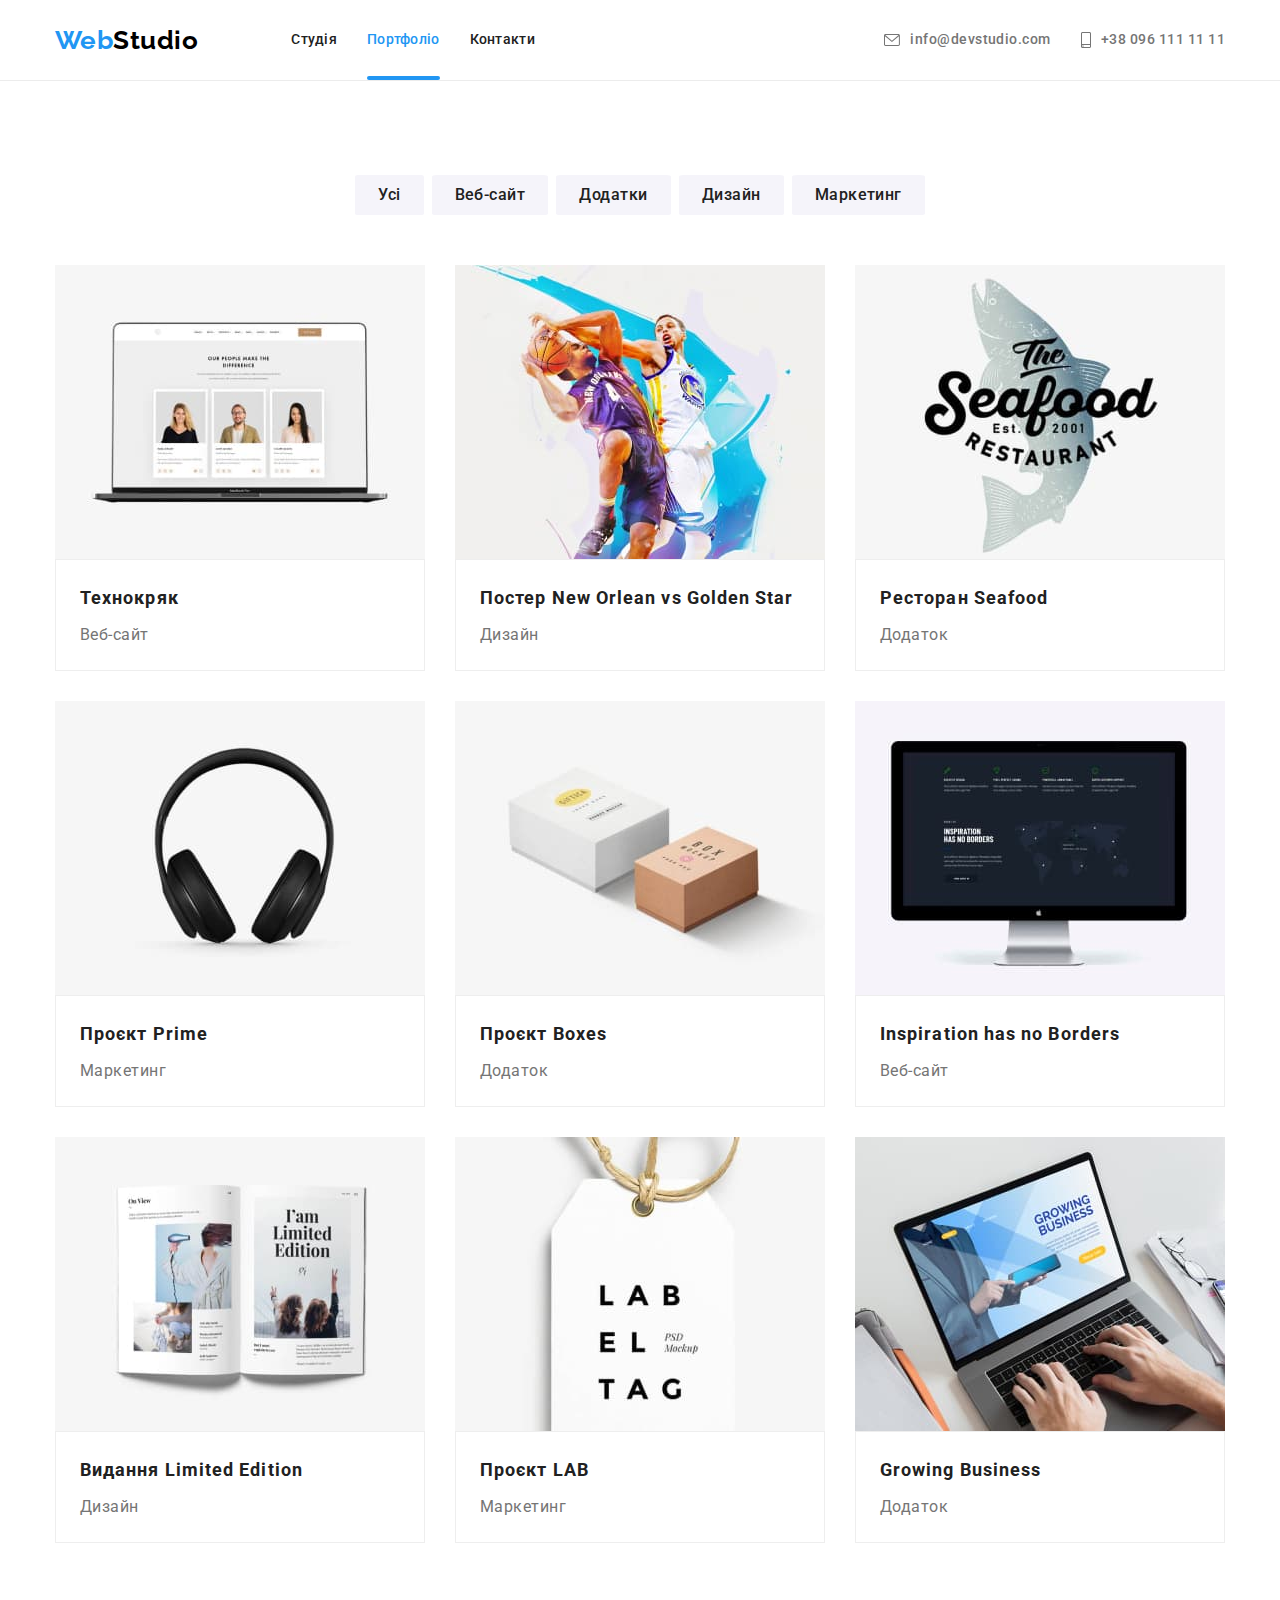
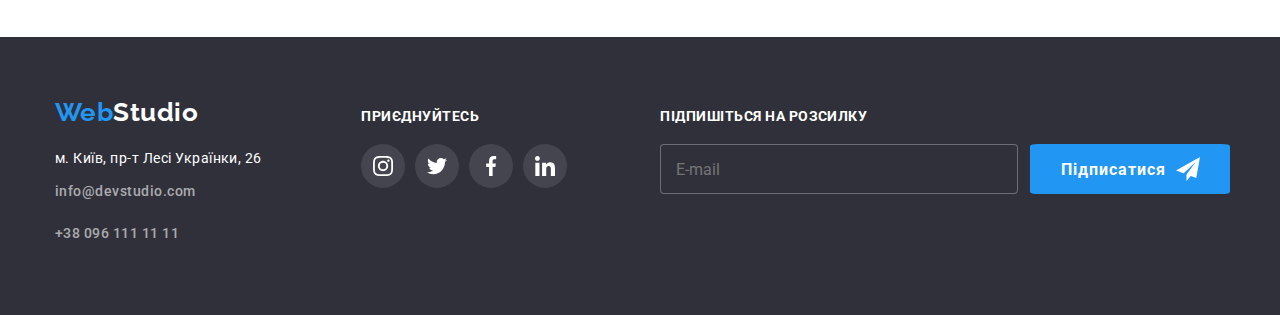
==== portfolio.html @ f46c578a "копіює 6 репозиторій" ====
<!DOCTYPE html>
<html lang="en">
  <head>
    <meta charset="UTF-8" />
    <meta http-equiv="X-UA-Compatible" content="IE=edge" />
    <meta name="viewport" content="width=device-width, initial-scale=1.0" />
    <title>Document</title>
    <link rel="preconnect" href="https://fonts.googleapis.com" />
    <link rel="preconnect" href="https://fonts.gstatic.com" crossorigin />
    <link
      href="https://fonts.googleapis.com/css2?family=Raleway:wght@700&family=Roboto:wght@400;500;700;900&display=swap"
      rel="stylesheet"
    />

    <link
      rel="stylesheet"
      href="https://cdnjs.cloudflare.com/ajax/libs/modern-normalize/1.1.0/modern-normalize.min.css"
    />
    <link rel="stylesheet" href="./css/styles.css" />
  </head>
  <body class="body">
    <header>
      <div class="header-body container">
        <nav class="nav">
          <a class="logo" href="/"
            >Web<span class="logo studio">Studio</span></a
          >
          <ul class="header list">
            <li class="last-margin">
              <a class="heder-nav" href="./index.html">Студія</a>
            </li>
            <li class="test last-margin">
              <a class="heder-nav current" href="./portfolio.html">Портфоліо</a>
            </li>
            <li class="last-margin">
              <a class="heder-nav" href="">Контакти</a>
            </li>
          </ul>
        </nav>
        <ul class="contacts list">
          <li class="last-margin">
            <a class="contacts-info" href="mailto:info@devstudio.com">
              <svg class="envelope" width="16" height="12">
                <use href="./images/symbol-defs.svg#icon-envelope"></use>
              </svg>
              info@devstudio.com</a
            >
          </li>
          <li class="last-margin">
            <a class="contacts-info" href="tel:+380961111111"
              ><svg class="envelope" width="10" height="16">
                <use href="./images/symbol-defs.svg#icon-smartphone"></use>
              </svg>
              +38 096 111 11 11</a
            >
          </li>
        </ul>
      </div>
    </header>
    <main>
      <section class="section">
        <div class="container">
          <h1 style="display: none">Галерея наших робіт</h1>
          <ul class="filters list">
            <li class="button-meny">
              <button class="button-portfolio" type="button">Усі</button>
            </li>
            <li class="button-meny">
              <button class="button-portfolio" type="button">Веб-сайт</button>
            </li>
            <li class="button-meny">
              <button class="button-portfolio" type="button">Додатки</button>
            </li>
            <li class="button-meny">
              <button class="button-portfolio" type="button">Дизайн</button>
            </li>
            <li class="button-meny">
              <button class="button-portfolio" type="button">Маркетинг</button>
            </li>
          </ul>

          <ul class="gallery-meny list">
            <li class="gallery">
              <a class="card">
                <div class="tumb">
                  <img
                    class="foto"
                    src="./images/portfolio1.jpg"
                    alt="Веб-сайт Технокряк"
                    width="370"
                  />
                  <p class="text-overlay">
                    Ресурс пропонує комплексні пропозиції з різним рівнем
                    функціоналу та сервісів. Все це дозволить відвідувачу
                    отримати вичерпні відомості про компанію чи приватну особу.
                  </p>
                </div>

                <div class="group">
                  <h2 class="portfolio">Технокряк</h2>
                  <p class="portfolio-examples">Веб-сайт</p>
                </div>
              </a>
            </li>
            <li class="gallery">
              <a class="card">
                <div class="tumb">
                  <img
                    class="foto"
                    src="./images/portfolio2.jpg"
                    alt="Наш постер для баскетбольної гри"
                    width="370"
                  />
                  <p class="text-overlay">
                    Ресурс пропонує комплексні пропозиції з різним рівнем
                    функціоналу та сервісів. Все це дозволить відвідувачу
                    отримати вичерпні відомості про компанію чи приватну особу.
                  </p>
                </div>
                <div class="group">
                  <h2 class="portfolio">Постер New Orlean vs Golden Star</h2>
                  <p class="portfolio-examples">Дизайн</p>
                </div>
              </a>
            </li>
            <li class="gallery">
              <a class="card">
                <div class="tumb">
                  <img
                    class="foto"
                    src="./images/portfolio3.jpg"
                    alt="Наш Додаток для ресторану"
                    width="370"
                  />
                  <p class="text-overlay">
                    Ресурс пропонує комплексні пропозиції з різним рівнем
                    функціоналу та сервісів. Все це дозволить відвідувачу
                    отримати вичерпні відомості про компанію чи приватну особу.
                  </p>
                </div>
                <div class="group">
                  <h2 class="portfolio">Ресторан Seafood</h2>
                  <p class="portfolio-examples">Додаток</p>
                </div>
              </a>
            </li>
            <li class="gallery">
              <a class="card">
                <div class="tumb">
                  <img
                    class="foto"
                    src="./images/portfolio7.jpg"
                    alt="Навушники"
                    width="370"
                  />
                  <p class="text-overlay">
                    Ресурс пропонує комплексні пропозиції з різним рівнем
                    функціоналу та сервісів. Все це дозволить відвідувачу
                    отримати вичерпні відомості про компанію чи приватну особу.
                  </p>
                </div>
                <div class="group">
                  <h2 class="portfolio">Проєкт Prime</h2>
                  <p class="portfolio-examples">Маркетинг</p>
                </div>
              </a>
            </li>
            <li class="gallery">
              <a class="card">
                <div class="tumb">
                  <img
                    class="foto"
                    src="./images/portfolio8.jpg"
                    alt="Коробки"
                    width="370"
                  />
                  <p class="text-overlay">
                    Ресурс пропонує комплексні пропозиції з різним рівнем
                    функціоналу та сервісів. Все це дозволить відвідувачу
                    отримати вичерпні відомості про компанію чи приватну особу.
                  </p>
                </div>
                <div class="group">
                  <h2 class="portfolio">Проєкт Boxes</h2>
                  <p class="portfolio-examples">Додаток</p>
                </div>
              </a>
            </li>
            <li class="gallery">
              <a class="card">
                <div class="tumb">
                  <img
                    class="foto"
                    src="./images/portfolio9.jpg"
                    alt="Наші Веб-сайти на екрані комп'ютера"
                    width="370"
                  />
                  <p class="text-overlay">
                    Ресурс пропонує комплексні пропозиції з різним рівнем
                    функціоналу та сервісів. Все це дозволить відвідувачу
                    отримати вичерпні відомості про компанію чи приватну особу.
                  </p>
                </div>
                <div class="group">
                  <h2 class="portfolio">Inspiration has no Borders</h2>
                  <p class="portfolio-examples">Веб-сайт</p>
                </div>
              </a>
            </li>
            <li class="gallery">
              <a class="card">
                <div class="tumb">
                  <img
                    class="foto"
                    src="./images/portfolio4.jpg"
                    alt="Книга"
                    width="370"
                  />
                  <p class="text-overlay">
                    Ресурс пропонує комплексні пропозиції з різним рівнем
                    функціоналу та сервісів. Все це дозволить відвідувачу
                    отримати вичерпні відомості про компанію чи приватну особу.
                  </p>
                </div>
                <div class="group">
                  <h2 class="portfolio">Видання Limited Edition</h2>
                  <p class="portfolio-examples">Дизайн</p>
                </div>
              </a>
            </li>
            <li class="gallery">
              <a class="card">
                <div class="tumb">
                  <img
                    class="foto"
                    src="./images/portfolio5.jpg"
                    alt="Значок лейбл"
                    width="370"
                  />
                  <p class="text-overlay">
                    Ресурс пропонує комплексні пропозиції з різним рівнем
                    функціоналу та сервісів. Все це дозволить відвідувачу
                    отримати вичерпні відомості про компанію чи приватну особу.
                  </p>
                </div>
                <div class="group">
                  <h2 class="portfolio">Проєкт LAB</h2>
                  <p class="portfolio-examples">Маркетинг</p>
                </div>
              </a>
            </li>
            <li class="gallery">
              <a class="card">
                <div class="tumb">
                  <img
                    class="foto"
                    src="./images/portfolio6.jpg"
                    alt="Наші додаток зображений на екрані комп'ютера"
                    width="370"
                  />
                  <p class="text-overlay">
                    Ресурс пропонує комплексні пропозиції з різним рівнем
                    функціоналу та сервісів. Все це дозволить відвідувачу
                    отримати вичерпні відомості про компанію чи приватну особу.
                  </p>
                </div>
                <div class="group">
                  <h2 class="portfolio">Growing Business</h2>
                  <p class="portfolio-examples">Додаток</p>
                </div>
              </a>
            </li>
          </ul>
        </div>
      </section>
    </main>
    <footer class="footer">
      <div class="footer-nav container">
        <div class="left-footer">
          <div class="logo-footer">
            <a class="logo" href="/"
              >Web<span class="logo wite">Studio</span></a
            >
          </div>

          <address>
            <p class="adres">м. Київ, пр-т Лесі Українки, 26</p>
            <ul class="list">
              <li class="margin">
                <a class="contacts-info footer" href="mailto:info@devstudio.com"
                  >info@devstudio.com</a
                >
              </li>
              <li>
                <a class="contacts-info footer" href="tel:+380961111111"
                  >+38 096 111 11 11</a
                >
              </li>
            </ul>
          </address>
        </div>

        <div class="center-footer">
          <h2 class="welcome">ПРИЄДНУЙТЕСЬ</h2>
          <ul class="icon-list list">
            <li class="footer-icon">
              <a href="#icon-instagram" class="icon icon-footer"
                ><svg class="social" width="20" height="20">
                  <use
                    href="./images/symbol-defs.svg#icon-instagram"
                  ></use></svg
              ></a>
            </li>
            <li class="footer-icon">
              <a href="#icon-twitter" class="icon icon-footer"
                ><svg class="social" width="20" height="20">
                  <use href="./images/symbol-defs.svg#icon-twitter"></use></svg
              ></a>
            </li>
            <li class="footer-icon">
              <a href="#icon-facebook" class="icon icon-footer"
                ><svg class="social" width="20" height="20">
                  <use href="./images/symbol-defs.svg#icon-facebook"></use></svg
              ></a>
            </li>
            <li class="footer-icon">
              <a href="#icon-linkedin" class="icon icon-footer"
                ><svg class="social" width="20" height="20">
                  <use href="./images/symbol-defs.svg#icon-linkedin"></use></svg
              ></a>
            </li>
          </ul>
        </div>

        <div class="right-footer">
          <h2 class="welcome">ПІДПИШІТЬСЯ НА РОЗСИЛКУ</h2>
          <form action="" class="email-footer">
            <label>
              <input
                class="email-footer-input"
                type="email-footer"
                name="email-footer"
                id="email-footer"
                placeholder="E-mail"
            /></label>
            <button class="button" type="submit">
              Підписатися<svg class="icon-send" width="24" height="24">
                <use href="./images/symbol-defs.svg#icon-icon-send"></use>
              </svg>
            </button>
          </form>
        </div>
      </div>
    </footer>
  </body>
</html>
---- css/styles.css ----
:root {
  --primary-text-color: #000000;
  --title-text-color: #757575;
  --accent-color: #2196f3;
  --heading-color: #2f303a;
  --featurs-title-color: #212121;
  --foter-adres-color: rgba(255, 255, 255, 0.6);
  --body-background-color: #ffffff;
  --heading-background-color: #f5f4fa;
  --featurs-bacgraund-color: #f5f5f5;
  --button-focus-color: #188ce8;
  --border-solid-color: #eeeeee;
  --sociala-medier-color: #afb1b8;
}

html {
  box-sizing: border-box;
}

* *::before,
*::after {
  box-sizing: inherit;
}

h1,
h2,
h3,
p,
ul {
  margin: 0;
  padding: 0;
}

.body {
  background-color: var(--body-background-color);

  font-family: Roboto, sans-serif;
  letter-spacing: 0.03em;
  margin: 0 auto;
}

.list {
  list-style: none;
}

.container {
  margin-left: auto;
  margin-right: auto;

  width: 1200px;
  padding-left: 15px;
  padding-right: 15px;
}

.section {
  padding-top: 94px;
  padding-bottom: 94px;
}

header {
  border-bottom: 1px solid #ececec;
}

.header-body {
  display: flex;
  justify-content: space-between;
  align-items: center;
}

.nav {
  display: flex;
  justify-content: space-between;
  align-items: center;
}

.logo {
  color: var(--accent-color);
  font-family: Raleway, sans-serif;
  font-weight: 700;
  font-size: 26px;
  line-height: 1.19;
  text-decoration: none;

  display: inline-block;
  margin-right: 93px;
}
.logo.studio {
  color: var(--primary-text-color);
  font-family: Raleway, sans-serif;
  font-weight: 700;
  font-size: 26px;
  line-height: 1.19;
  margin-right: 0px;
}

.header {
  display: flex;
}
.heder-nav {
  color: var(--featurs-title-color);
  font-weight: 500;
  font-size: 14px;
  line-height: 1.14;
  letter-spacing: 0.02em;
  text-decoration: none;

  display: block;
  padding: 32px 0;
  transition: color 250ms cubic-bezier(0.4, 0, 0.2, 1);
}

.current {
  color: var(--accent-color);
}
.test {
  position: relative;
}

.current::after {
  position: absolute;
  content: "";
  display: flex;
  height: 4px;
  width: 100%;
  background: #2196f3;
  border-radius: 2px;
  margin-top: 28px;
}

.heder-nav:hover,
.heder-nav:focus {
  color: var(--accent-color);
}

.contacts {
  display: flex;
}

.contacts-info {
  color: var(--title-text-color);
  text-decoration: none;
  font-size: 14px;
  line-height: 1.71;
  font-weight: 500;

  display: inline-flex;
  align-items: center;
  transition: color 250ms cubic-bezier(0.4, 0, 0.2, 1);
}

.contacts-info:hover,
.contacts-info:focus {
  color: var(--accent-color);
}

.envelope {
  margin-right: 10px;
}

.last-margin:not(:last-child) {
  margin-right: 30px;
}

.hero {
  background-color: #c4c4c4;
  text-align: center;
  padding: 200px;

  max-width: 1600px;
  min-height: 600px;
  background-image: linear-gradient(
      rgba(47, 48, 58, 0.4),
      rgba(47, 48, 58, 0.4)
    ),
    url(../images/fon.jpg);

  margin-left: auto;
  margin-right: auto;
}
.herou-text {
  color: var(--body-background-color);
  font-weight: 900;
  font-size: 44px;
  line-height: 1.36;
  text-align: center;
  letter-spacing: 0.06em;
  text-transform: uppercase;

  margin-bottom: 30px;
}
.button {
  padding: 10px 32px;
  display: inline-block;
  border-radius: 4%;
  min-width: 216px;
  text-align: center;

  color: var(--body-background-color);
  background-color: var(--accent-color);

  font-family: inherit;
  font-weight: 700;
  font-size: 16px;
  line-height: 1.87;
  letter-spacing: 0.06em;

  cursor: pointer;
  border: 1px solid transparent;
  transition: transform 250ms cubic-bezier(0.4, 0, 0.2, 1);
}

.button:hover,
.button:focus {
  background-color: var(--button-focus-color);
}

.backdrop {
  position: fixed;
  top: 0px;
  left: 0px;
  width: 100%;
  height: 100%;
  background-color: rgba(0, 0, 0, 0.2);
  z-index: 1;

  transition: opacity 250ms cubic-bezier(0.4, 0, 0.2, 1),
    visibility 250ms cubic-bezier(0.4, 0, 0.2, 1);
}

.backdrop.is-hidden {
  opacity: 0;
  pointer-events: none;
  visibility: hidden;
  transition: background-color 250ms cubic-bezier(0.4, 0, 0.2, 1);
}

.modal {
  position: absolute;
  top: 50%;
  left: 50%;
  transform: translate(-50%, -50%);

  width: 528px;
  height: 581px;
  padding: 40px;
  background: var(--body-background-color);

  box-shadow: 0px 1px 3px rgba(0, 0, 0, 0.12), 0px 1px 1px rgba(0, 0, 0, 0.14),
    0px 2px 1px rgba(0, 0, 0, 0.2);
  border-radius: 4px;

  transition: background-color 250ms cubic-bezier(0.4, 0, 0.2, 1),
    box-shadow 250ms cubic-bezier(0.4, 0, 0.2, 1);
}

.form {
  width: 448px;
}

.titile-modal {
  margin-bottom: 12px;

  font-family: "Roboto";
  font-style: normal;
  font-weight: 700;
  font-size: 20px;
  line-height: 1.15;
  text-align: center;
  letter-spacing: 0.03em;
}

.close-modal {
  position: absolute;
  top: 8px;
  right: 8px;

  display: flex;
  align-items: center;
  justify-content: center;

  margin: 0px;
  width: 30px;
  height: 30px;

  border: 1px solid rgba(0, 0, 0, 0.1);
  background-color: #ffffff;
  border-radius: 50%;
  cursor: pointer;

  transition: color 250ms cubic-bezier(0.4, 0, 0.2, 1);
}

.close-modal:hover,
.close-modal:focus {
  color: var(--accent-color);
}

.form-icon {
  display: inline-block;
  position: absolute;

  bottom: 11px;
  left: 12px;
  transition: color 250ms cubic-bezier(0.4, 0, 0.2, 1);
}

.form-filed {
  display: flex;
  position: relative;
  flex-direction: column;
  margin-bottom: 10px;
}

.form-input {
  margin: 0px;
  padding: 11px 12px;
  padding-left: 40px;

  border: 1px solid rgba(33, 33, 33, 0.2);
  border-radius: 4px;
  transition: border-color 250ms cubic-bezier(0.4, 0, 0.2, 1);
  outline: none;
}

.form-input:focus-within {
  border: 1px solid var(--accent-color);
}

.form-input:focus ~ .form-icon {
  fill: #2196f3;
}

.form-filed label {
  margin-bottom: 4px;
  text-align: left;

  font-family: "Roboto";
  font-style: normal;
  font-weight: 400;
  font-size: 12px;
  line-height: 1.16;
  letter-spacing: 0.01em;
  color: var(--title-text-color);
}

.comment {
  width: 448px;
  height: 120px;

  padding: 11px 12px;
  border: 1px solid rgba(33, 33, 33, 0.2);
  border-radius: 4px;
  resize: none;

  font-family: "Roboto";
  font-style: normal;
  font-weight: 400;
  font-size: 12px;
  line-height: 1.16;
  letter-spacing: 0.01em;
  outline: none;
  color: var(--title-text-color);
  transition: border-color 250ms cubic-bezier(0.4, 0, 0.2, 1);
}

.form-filed.textarea {
  margin-bottom: 20px;
}

.comment:focus-within {
  border: 1px solid var(--accent-color);
}

.comment::placeholder {
  color: rgba(117, 117, 117, 0.5);
}

.checkbox {
  position: absolute;
  width: 1px;
  height: 1px;
  margin: -1px;
  border: 0;
  padding: 0;

  white-space: nowrap;
  clip-path: inset(100%);
  clip: rect(0 0 0 0);
  overflow: hidden;
}

.icon-check {
  position: absolute;
  left: 0;
  top: 4px;
  fill: transparent;
  display: inline-block;
  border: 2px solid #212121;
  border-radius: 2px;
  transition: background-color 250ms cubic-bezier(0.4, 0, 0.2, 1),
    border-color 250ms cubic-bezier(0.4, 0, 0.2, 1),
    fill 250ms cubic-bezier(0.4, 0, 0.2, 1);
}

.checkbox:checked + .icon-check {
  fill: var(--body-background-color);
  background-color: var(--accent-color);
  border-color: var(--accent-color);
}

.accept {
  color: var(--title-text-color);
  font-family: "Roboto";
  font-style: normal;
  font-weight: 400;
  font-size: 14px;
  line-height: 1.71;
  margin-bottom: 30px;

  display: inline-block;
  position: relative;
  padding-left: 20px;
}

.a-accept {
  color: var(--accent-color);
  text-decoration: underline;

  margin-left: 5px;
}

.form .button {
  margin-left: auto;
  margin-right: auto;
}

.featurs {
  display: flex;
  width: 1170px;
}
.groups:not(:last-child) {
  margin-right: 30px;
}

.featurs-group {
  background-color: var(--featurs-bacgraund-color);
  width: 270px;
  height: 120px;

  display: flex;
  justify-content: center;
  align-items: center;
}

.featurs-title {
  color: var(--featurs-title-color);
  font-size: 14px;
  line-height: 1.4;
  text-transform: uppercase;

  margin-bottom: 10px;
  margin-top: 30px;
}
.featurs-text {
  color: var(--title-text-color);
  font-size: 14px;
  line-height: 1.7;

  margin-right: 30px;
}

.heading {
  padding-top: 0;
}

.box {
  position: relative;
}

.label-text {
  display: flex;
  font-family: "Roboto";
  font-style: normal;
  font-weight: 700;
  font-size: 14px;
  line-height: 1.14;
  color: var(--body-background-color);

  padding: 27px 0px;
  width: 370px;

  position: absolute;
  background-color: rgba(47, 48, 58, 0.8);
  text-align: center;
  justify-content: center;
  bottom: 0px;
}

.heading-titel {
  color: var(--featurs-title-color);
  font-size: 36px;
  line-height: 1.16;
  text-align: center;

  margin-bottom: 50px;
}

.container > .heading-foto {
  display: flex;

  margin: 0%;
  padding: 0%;
  list-style: none;
}

.foto {
  max-width: 100%;
  height: auto;
  display: block;
}
.foto .no-grap {
  display: block;
}

.foto:not(:last-child) {
  margin-right: 30px;
}

.content {
  background-color: var(--heading-background-color);

  margin-top: 0%;
  margin-bottom: 0%;
}
.content-title {
  color: var(--featurs-title-color);
  font-size: 36px;
  line-height: 1.16;
  text-align: center;

  margin-top: 0%;
  margin-bottom: 50px;
}

.images {
  display: flex;
  justify-content: space-between;
}

.content-frame {
  background-color: var(--body-background-color);

  margin-top: 0;
  margin-bottom: 0px;
  padding-bottom: 30px;

  box-shadow: 0px 1px 3px rgba(0, 0, 0, 0.12), 0px 1px 1px rgba(0, 0, 0, 0.14),
    0px 2px 1px rgba(0, 0, 0, 0.2);
  border-radius: 0px 0px 4px 4px;
}

.name {
  color: var(--featurs-title-color);
  font-weight: 500;
  font-size: 16px;
  line-height: 1.18;
  text-align: center;
}

.comanda {
  padding-top: 30px;
  padding-bottom: 30px;
}

.position {
  color: var(--title-text-color);
  font-size: 16px;
  line-height: 1.18;
  text-align: center;

  margin-top: 10px;
}

.icon-list {
  display: flex;
  justify-content: center;
}

.ic:not(:last-child) {
  margin-right: 10px;
}

.icon {
  display: flex;
  justify-content: center;
  align-items: center;

  height: 44px;
  width: 44px;

  color: var(--sociala-medier-color);
  cursor: pointer;
  border-radius: 50%;
  transition: background-color 250ms cubic-bezier(0.4, 0, 0.2, 1),
    color 250ms cubic-bezier(0.4, 0, 0.2, 1);
}

.icon:hover,
.icon:focus {
  background-color: var(--accent-color);
  color: var(--body-background-color);
}

.social {
  object-position: 50px 50px;
  fill: currentColor;

  transition: color 250ma cubic-bezier(0.4, 0, 0.2, 1);
}

.social:hover,
.social:focus {
  color: var(--body-background-color);
}

.customers-section {
  padding-top: 94px;
  padding-bottom: 94px;
}
.customers {
  font-family: Roboto;
  font-size: 36px;
  line-height: 1.16;
  text-align: center;
  color: var(--featurs-title-color);
}

.custom-list {
  display: flex;
  margin-top: 50px;
}

.custom {
  margin-right: 30px;
}

.custom:not(:last-child) {
  margin-right: 30px;
}

.custom-logo {
  display: flex;
  justify-content: center;
  align-items: center;

  width: 170px;
  height: 92px;

  cursor: pointer;
  border: 1px solid var(--sociala-medier-color);
  color: var(--sociala-medier-color);
  border-radius: 4px;

  transition: color 250ms cubic-bezier(0.4, 0, 0.2, 1),
    border-color 250ms cubic-bezier(0.4, 0, 0.2, 1);
}

.custom-logo:hover,
.custom-logo:focus {
  color: var(--accent-color);
  border: 1px solid var(--accent-color);
}
.footer {
  background-color: var(--heading-color);

  padding-top: 60px;
  padding-bottom: 60px;
}

.footer .logo {
  margin-bottom: 20px;
  display: flex;
}

.logo.wite {
  color: var(--body-background-color);
  font-family: Raleway, sans-serif;
  font-weight: 700;
  font-size: 26px;
  line-height: 1.19;
  margin: 0px;
}

.adres {
  color: var(--body-background-color);
  font-style: normal;
  font-size: 14px;
  line-height: 1.71;

  margin-bottom: 9px;
}
.contacts-info.footer {
  padding-top: 0;
  padding-bottom: 9px;

  color: var(--foter-adres-color);
  font-size: 14px;
  line-height: 1.71;
  font-style: normal;

  transition: color 250ms cubic-bezier(0.4, 0, 0.2, 1);
}

.margin {
  margin-bottom: 9px;
}

.contacts-info.footer:hover,
.contacts-info.footer:focus {
  color: var(--accent-color);
}

.footer-nav {
  display: flex;
  align-items: baseline;
}

.left-footer {
  margin-right: 70px;
}

.footer-icon:not(:last-child) {
  margin-right: 10px;
}

.right-footer {
  margin-left: 93px;
}

.email-footer {
  display: flex;
}
.icon-send {
}

.email-footer input {
  width: 358px;
  height: 50px;
  padding: 16px 15px;
  margin-right: 12px;

  font-family: "Roboto";
  font-style: normal;
  font-weight: 400;
  font-size: 16px;
  line-height: 1.25;
  color: rgba(255, 255, 255, 0.6);

  background-color: var(--heading-color);
  border: 1px solid rgba(255, 255, 255, 0.3);
  border-radius: 4px;
  outline: none;
  transition: border-color 250ms cubic-bezier(0.4, 0, 0.2, 1);
}

.email-footer input:focus-within {
  border: 1px solid var(--accent-color);
}

form .button {
  display: flex;
  align-items: center;
  justify-content: center;
  padding: 10px 28px;

  height: 50px;
  min-width: 200px;
}

.icon-send {
  margin-left: 10px;
}

.icon.icon-footer {
  color: var(--body-background-color);
  background-color: rgba(255, 255, 255, 0.1);
  border-radius: 50px;

  transition: background-color 250ms cubic-bezier(0.4, 0, 0.2, 1);
}

.icon.icon-footer:hover,
.icon.icon-footer:focus {
  background-color: #2196f3;
}

.welcome {
  font-family: Roboto;
  font-weight: 700;
  color: var(--body-background-color);
  font-size: 14px;
  line-height: 1.14;

  margin-bottom: 20px;
}

/* Css for portfolio */

.filters {
  display: flex;
  justify-content: center;
  margin-bottom: 50px;
}

.button-meny:not(:last-child) {
  margin-right: 8px;
}

.button-meny {
  border-radius: 4px;
}

.button-portfolio {
  display: inline-block;
  text-align: center;
  padding: 6px 22px;

  color: var(--featurs-title-color);
  background-color: var(--heading-background-color);

  font-family: inherit;
  font-weight: 500;
  font-size: 16px;
  line-height: 1.62;
  letter-spacing: 0.03em;

  cursor: pointer;
  border-radius: 4%;
  border: 1px solid transparent;

  transition: color 250ms cubic-bezier(0.4, 0, 0.2, 1),
    background-color 250ms cubic-bezier(0.4, 0, 0.2, 1),
    box-shadow 250ms cubic-bezier(0.4, 0, 0.2, 1);
}

.button-portfolio:hover,
.button-portfolio:focus {
  background-color: var(--accent-color);
  color: var(--body-background-color);
  box-shadow: 0px 3px 1px rgba(0, 0, 0, 0.1), 0px 1px 2px rgba(0, 0, 0, 0.08),
    0px 2px 2px rgba(0, 0, 0, 0.12);
}

.gallery-meny {
  display: flex;
  flex-wrap: wrap;

  margin-bottom: -30px;
  margin-right: -30px;
}

.gallery {
  flex-basis: calc((100% - 90px) / 3);

  margin-bottom: 30px;
  margin-right: 30px;
}

.card {
  display: block;

  cursor: pointer;
  transition: box-shadow 250ms cubic-bezier(0.4, 0, 0.2, 1);
}

.card:hover {
  box-shadow: 0px 1px 1px rgba(0, 0, 0, 0.12), 0px 4px 4px rgba(0, 0, 0, 0.06),
    1px 4px 6px rgba(0, 0, 0, 0.16);
}

.tumb {
  position: relative;
  overflow: hidden;
  display: flex;
}

.tumb::before {
  content: "";
  position: absolute;
  display: inline-block;

  width: 100%;
  height: 100%;

  background-color: rgba(33, 150, 243, 0.9);
  transition: opacity 250ms cubic-bezier(0.4, 0, 0.2, 1),
    transform 250ms cubic-bezier(0.4, 0, 0.2, 1);
  opacity: 1;
  transform: translateY(100%);
}

.card:hover .tumb::before {
  opacity: 1;
  transform: translateY(0);
}
.text-overlay {
  position: absolute;
  top: 50%;
  left: 50%;
  transform: translate(-50%, -50%);

  width: 322px;
  height: 168px;

  font-family: "Roboto";
  font-style: normal;
  font-weight: 400;
  font-size: 18px;
  line-height: 1.5;
  color: var(--body-background-color);

  opacity: 0;
  transition: opacity 250ms cubic-bezier(0.4, 0, 0.2, 1);
}

.card:hover .text-overlay {
  opacity: 1;
}

.portfolio {
  color: var(--featurs-title-color);
  font-size: 18px;
  line-height: 2;
  letter-spacing: 0.06em;

  margin-top: 0;
  margin-bottom: 4px;
}
.portfolio-examples {
  color: var(--title-text-color);
  font-size: 16px;
  line-height: 1.87;

  margin-top: 0;
  margin-bottom: 0;
}

.group {
  padding-top: 20px;
  padding-bottom: 20px;
  padding-left: 24px;

  max-width: 370px;
  border: 1px solid var(--border-solid-color);
}
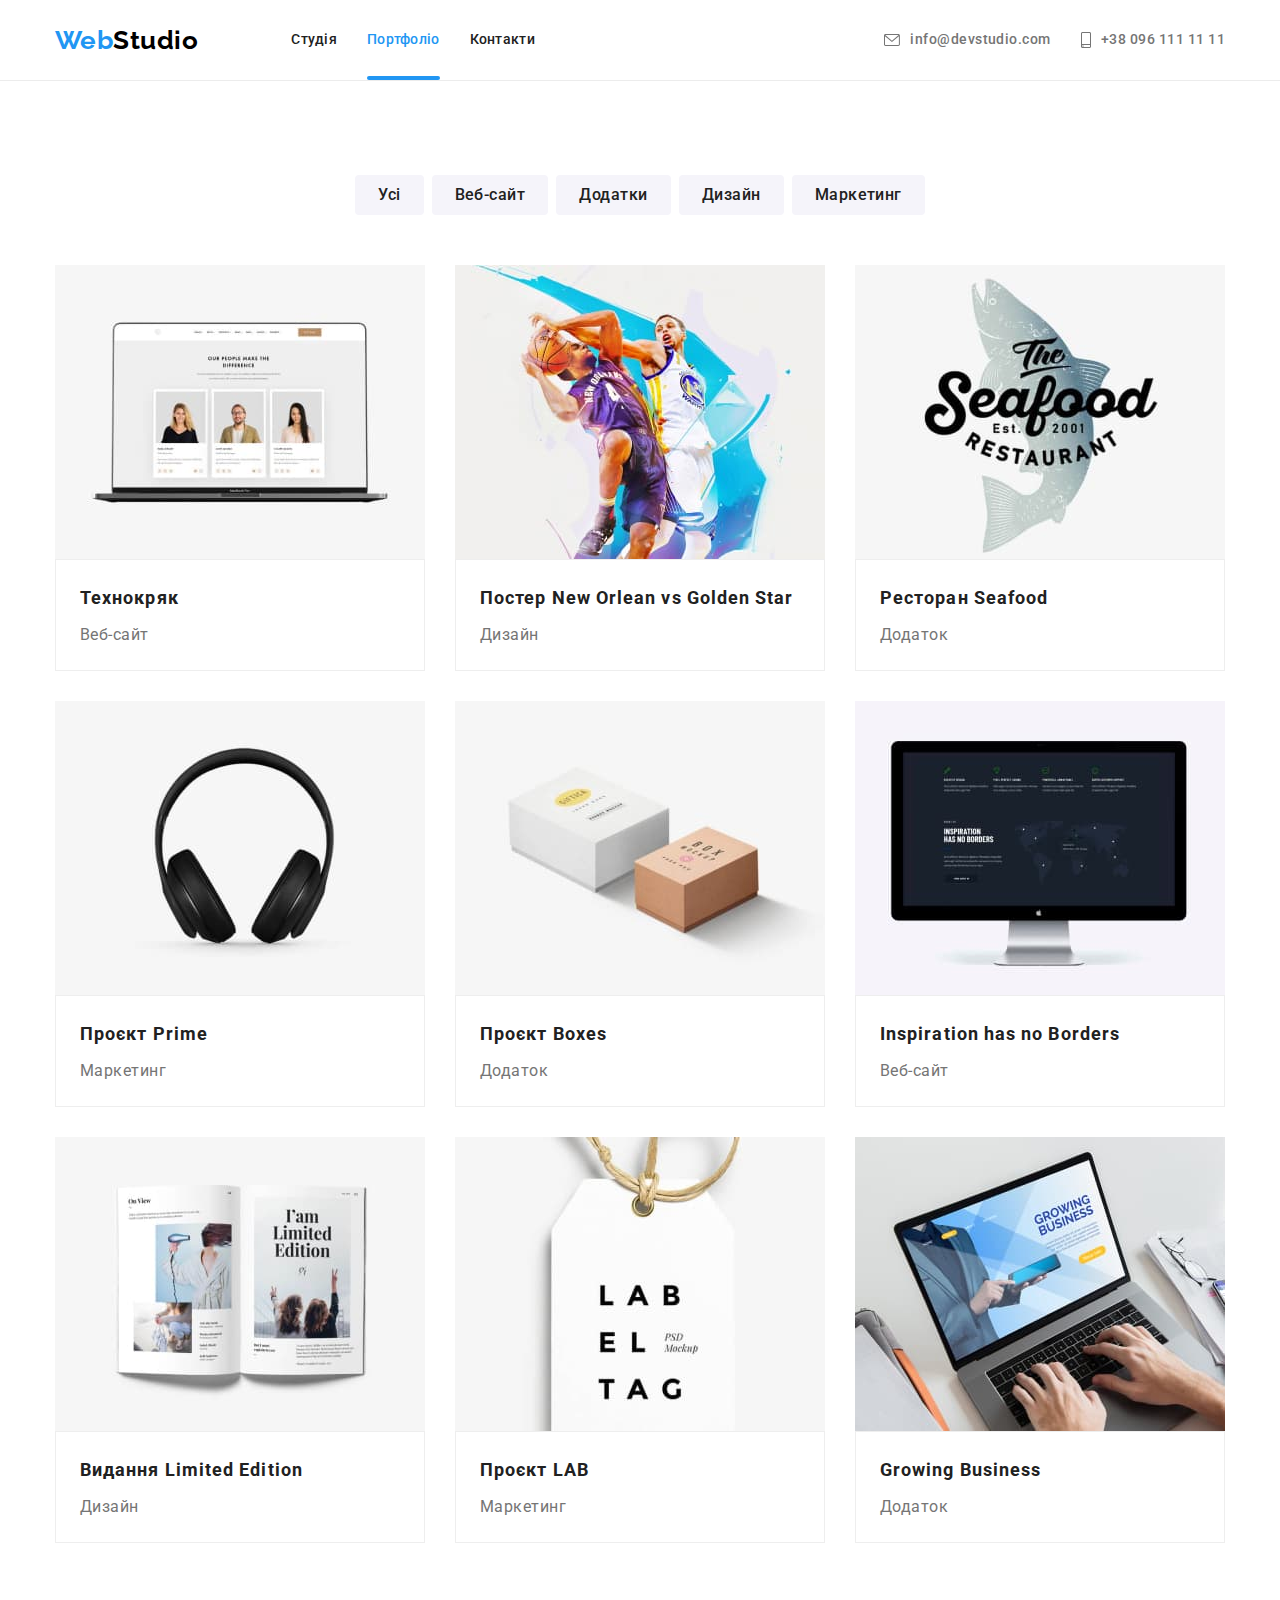
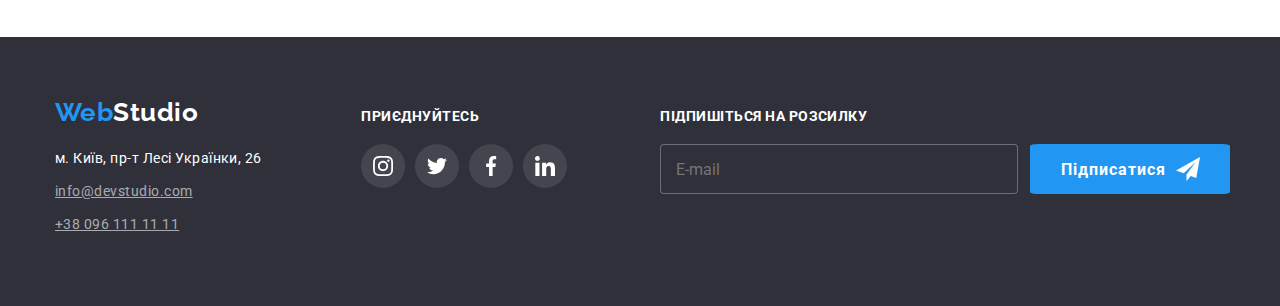
==== commit afd1eaff: "додає класи ВEM" ====
--- a/portfolio.html
+++ b/portfolio.html
@@ -19,36 +19,42 @@
     <link rel="stylesheet" href="./css/styles.css" />
   </head>
   <body class="body">
-    <header>
-      <div class="header-body container">
-        <nav class="nav">
+    <header class="header">
+      <div class="header__body container">
+        <nav class="header__nav">
           <a class="logo" href="/"
-            >Web<span class="logo studio">Studio</span></a
+            >Web<span class="logo--black">Studio</span></a
           >
-          <ul class="header list">
-            <li class="last-margin">
-              <a class="heder-nav" href="./index.html">Студія</a>
-            </li>
-            <li class="test last-margin">
-              <a class="heder-nav current" href="./portfolio.html">Портфоліо</a>
-            </li>
-            <li class="last-margin">
-              <a class="heder-nav" href="">Контакти</a>
+          <ul class="header__list-nav list">
+            <li class="heder__nav-page--last-margin">
+              <a class="heder__nav-page" href="./index.html">Студія</a>
+            </li>
+            <li
+              class="heder__nav-page--current-small heder__nav-page--last-margin"
+            >
+              <a
+                class="heder__nav-page heder__nav-page--current"
+                href="./portfolio.html"
+                >Портфоліо</a
+              >
+            </li>
+            <li class="heder__nav-page--last-margin">
+              <a class="heder__nav-page" href="">Контакти</a>
             </li>
           </ul>
         </nav>
         <ul class="contacts list">
-          <li class="last-margin">
-            <a class="contacts-info" href="mailto:info@devstudio.com">
-              <svg class="envelope" width="16" height="12">
+          <li class="contacts--last-margin">
+            <a class="contacts__info" href="mailto:info@devstudio.com">
+              <svg class="contacts__symbol" width="16" height="12">
                 <use href="./images/symbol-defs.svg#icon-envelope"></use>
               </svg>
               info@devstudio.com</a
             >
           </li>
-          <li class="last-margin">
-            <a class="contacts-info" href="tel:+380961111111"
-              ><svg class="envelope" width="10" height="16">
+          <li class="contacts--last-margin">
+            <a class="contacts__info" href="tel:+380961111111"
+              ><svg class="contacts__symbol" width="10" height="16">
                 <use href="./images/symbol-defs.svg#icon-smartphone"></use>
               </svg>
               +38 096 111 11 11</a
@@ -57,216 +63,231 @@
         </ul>
       </div>
     </header>
+
     <main>
-      <section class="section">
+      <section class="portfolio">
         <div class="container">
           <h1 style="display: none">Галерея наших робіт</h1>
-          <ul class="filters list">
-            <li class="button-meny">
-              <button class="button-portfolio" type="button">Усі</button>
-            </li>
-            <li class="button-meny">
-              <button class="button-portfolio" type="button">Веб-сайт</button>
-            </li>
-            <li class="button-meny">
-              <button class="button-portfolio" type="button">Додатки</button>
-            </li>
-            <li class="button-meny">
-              <button class="button-portfolio" type="button">Дизайн</button>
-            </li>
-            <li class="button-meny">
-              <button class="button-portfolio" type="button">Маркетинг</button>
+          <ul class="portfolio__meny list">
+            <li class="portfolio__meny-button-last-margin">
+              <button class="portfolio__meny-button" type="button">Усі</button>
+            </li>
+            <li class="portfolio__meny-button-last-margin">
+              <button class="portfolio__meny-button" type="button">
+                Веб-сайт
+              </button>
+            </li>
+            <li class="portfolio__meny-button-last-margin">
+              <button class="portfolio__meny-button" type="button">
+                Додатки
+              </button>
+            </li>
+            <li class="portfolio__meny-button-last-margin">
+              <button class="portfolio__meny-button" type="button">
+                Дизайн
+              </button>
+            </li>
+            <li class="portfolio__meny-button-last-margin">
+              <button class="portfolio__meny-button" type="button">
+                Маркетинг
+              </button>
             </li>
           </ul>
 
-          <ul class="gallery-meny list">
-            <li class="gallery">
-              <a class="card">
-                <div class="tumb">
-                  <img
-                    class="foto"
+          <ul class="portfolio__gallery list">
+            <li class="portfolio__gallery-li">
+              <a class="portfolio__gallery-card">
+                <div class="portfolio__gallery-tumb">
+                  <img
+                    class="portfolio__gallery-img"
                     src="./images/portfolio1.jpg"
                     alt="Веб-сайт Технокряк"
                     width="370"
                   />
-                  <p class="text-overlay">
-                    Ресурс пропонує комплексні пропозиції з різним рівнем
-                    функціоналу та сервісів. Все це дозволить відвідувачу
-                    отримати вичерпні відомості про компанію чи приватну особу.
-                  </p>
-                </div>
-
-                <div class="group">
-                  <h2 class="portfolio">Технокряк</h2>
-                  <p class="portfolio-examples">Веб-сайт</p>
-                </div>
-              </a>
-            </li>
-            <li class="gallery">
-              <a class="card">
-                <div class="tumb">
-                  <img
-                    class="foto"
+                  <p class="portfolio__text--overlay">
+                    Ресурс пропонує комплексні пропозиції з різним рівнем
+                    функціоналу та сервісів. Все це дозволить відвідувачу
+                    отримати вичерпні відомості про компанію чи приватну особу.
+                  </p>
+                </div>
+
+                <div class="portfolio__gallery-group">
+                  <h2 class="portfolio__group-title">Технокряк</h2>
+                  <p class="portfolio__group-examples">Веб-сайт</p>
+                </div>
+              </a>
+            </li>
+            <li class="portfolio__gallery-li">
+              <a class="portfolio__gallery-card">
+                <div class="portfolio__gallery-tumb">
+                  <img
+                    class="portfolio__gallery-img"
                     src="./images/portfolio2.jpg"
                     alt="Наш постер для баскетбольної гри"
                     width="370"
                   />
-                  <p class="text-overlay">
-                    Ресурс пропонує комплексні пропозиції з різним рівнем
-                    функціоналу та сервісів. Все це дозволить відвідувачу
-                    отримати вичерпні відомості про компанію чи приватну особу.
-                  </p>
-                </div>
-                <div class="group">
-                  <h2 class="portfolio">Постер New Orlean vs Golden Star</h2>
-                  <p class="portfolio-examples">Дизайн</p>
-                </div>
-              </a>
-            </li>
-            <li class="gallery">
-              <a class="card">
-                <div class="tumb">
-                  <img
-                    class="foto"
+                  <p class="portfolio__text--overlay">
+                    Ресурс пропонує комплексні пропозиції з різним рівнем
+                    функціоналу та сервісів. Все це дозволить відвідувачу
+                    отримати вичерпні відомості про компанію чи приватну особу.
+                  </p>
+                </div>
+                <div class="portfolio__gallery-group">
+                  <h2 class="portfolio__group-title">
+                    Постер New Orlean vs Golden Star
+                  </h2>
+                  <p class="portfolio__group-examples">Дизайн</p>
+                </div>
+              </a>
+            </li>
+            <li class="portfolio__gallery-li">
+              <a class="portfolio__gallery-card">
+                <div class="portfolio__gallery-tumb">
+                  <img
+                    class="portfolio__gallery-img"
                     src="./images/portfolio3.jpg"
                     alt="Наш Додаток для ресторану"
                     width="370"
                   />
-                  <p class="text-overlay">
-                    Ресурс пропонує комплексні пропозиції з різним рівнем
-                    функціоналу та сервісів. Все це дозволить відвідувачу
-                    отримати вичерпні відомості про компанію чи приватну особу.
-                  </p>
-                </div>
-                <div class="group">
-                  <h2 class="portfolio">Ресторан Seafood</h2>
-                  <p class="portfolio-examples">Додаток</p>
-                </div>
-              </a>
-            </li>
-            <li class="gallery">
-              <a class="card">
-                <div class="tumb">
-                  <img
-                    class="foto"
+                  <p class="portfolio__text--overlay">
+                    Ресурс пропонує комплексні пропозиції з різним рівнем
+                    функціоналу та сервісів. Все це дозволить відвідувачу
+                    отримати вичерпні відомості про компанію чи приватну особу.
+                  </p>
+                </div>
+                <div class="portfolio__gallery-group">
+                  <h2 class="portfolio__group-title">Ресторан Seafood</h2>
+                  <p class="portfolio__group-examples">Додаток</p>
+                </div>
+              </a>
+            </li>
+            <li class="portfolio__gallery-li">
+              <a class="portfolio__gallery-card">
+                <div class="portfolio__gallery-tumb">
+                  <img
+                    class="portfolio__gallery-img"
                     src="./images/portfolio7.jpg"
                     alt="Навушники"
                     width="370"
                   />
-                  <p class="text-overlay">
-                    Ресурс пропонує комплексні пропозиції з різним рівнем
-                    функціоналу та сервісів. Все це дозволить відвідувачу
-                    отримати вичерпні відомості про компанію чи приватну особу.
-                  </p>
-                </div>
-                <div class="group">
-                  <h2 class="portfolio">Проєкт Prime</h2>
-                  <p class="portfolio-examples">Маркетинг</p>
-                </div>
-              </a>
-            </li>
-            <li class="gallery">
-              <a class="card">
-                <div class="tumb">
-                  <img
-                    class="foto"
+                  <p class="portfolio__text--overlay">
+                    Ресурс пропонує комплексні пропозиції з різним рівнем
+                    функціоналу та сервісів. Все це дозволить відвідувачу
+                    отримати вичерпні відомості про компанію чи приватну особу.
+                  </p>
+                </div>
+                <div class="portfolio__gallery-group">
+                  <h2 class="portfolio__group-title">Проєкт Prime</h2>
+                  <p class="portfolio__group-examples">Маркетинг</p>
+                </div>
+              </a>
+            </li>
+            <li class="portfolio__gallery-li">
+              <a class="portfolio__gallery-card">
+                <div class="portfolio__gallery-tumb">
+                  <img
+                    class="portfolio__gallery-img"
                     src="./images/portfolio8.jpg"
                     alt="Коробки"
                     width="370"
                   />
-                  <p class="text-overlay">
-                    Ресурс пропонує комплексні пропозиції з різним рівнем
-                    функціоналу та сервісів. Все це дозволить відвідувачу
-                    отримати вичерпні відомості про компанію чи приватну особу.
-                  </p>
-                </div>
-                <div class="group">
-                  <h2 class="portfolio">Проєкт Boxes</h2>
-                  <p class="portfolio-examples">Додаток</p>
-                </div>
-              </a>
-            </li>
-            <li class="gallery">
-              <a class="card">
-                <div class="tumb">
-                  <img
-                    class="foto"
+                  <p class="portfolio__text--overlay">
+                    Ресурс пропонує комплексні пропозиції з різним рівнем
+                    функціоналу та сервісів. Все це дозволить відвідувачу
+                    отримати вичерпні відомості про компанію чи приватну особу.
+                  </p>
+                </div>
+                <div class="portfolio__gallery-group">
+                  <h2 class="portfolio__group-title">Проєкт Boxes</h2>
+                  <p class="portfolio__group-examples">Додаток</p>
+                </div>
+              </a>
+            </li>
+            <li class="portfolio__gallery-li">
+              <a class="portfolio__gallery-card">
+                <div class="portfolio__gallery-tumb">
+                  <img
+                    class="portfolio__gallery-img"
                     src="./images/portfolio9.jpg"
                     alt="Наші Веб-сайти на екрані комп'ютера"
                     width="370"
                   />
-                  <p class="text-overlay">
-                    Ресурс пропонує комплексні пропозиції з різним рівнем
-                    функціоналу та сервісів. Все це дозволить відвідувачу
-                    отримати вичерпні відомості про компанію чи приватну особу.
-                  </p>
-                </div>
-                <div class="group">
-                  <h2 class="portfolio">Inspiration has no Borders</h2>
-                  <p class="portfolio-examples">Веб-сайт</p>
-                </div>
-              </a>
-            </li>
-            <li class="gallery">
-              <a class="card">
-                <div class="tumb">
-                  <img
-                    class="foto"
+                  <p class="portfolio__text--overlay">
+                    Ресурс пропонує комплексні пропозиції з різним рівнем
+                    функціоналу та сервісів. Все це дозволить відвідувачу
+                    отримати вичерпні відомості про компанію чи приватну особу.
+                  </p>
+                </div>
+                <div class="portfolio__gallery-group">
+                  <h2 class="portfolio__group-title">
+                    Inspiration has no Borders
+                  </h2>
+                  <p class="portfolio__group-examples">Веб-сайт</p>
+                </div>
+              </a>
+            </li>
+            <li class="portfolio__gallery-li">
+              <a class="portfolio__gallery-card">
+                <div class="portfolio__gallery-tumb">
+                  <img
+                    class="portfolio__gallery-img"
                     src="./images/portfolio4.jpg"
                     alt="Книга"
                     width="370"
                   />
-                  <p class="text-overlay">
-                    Ресурс пропонує комплексні пропозиції з різним рівнем
-                    функціоналу та сервісів. Все це дозволить відвідувачу
-                    отримати вичерпні відомості про компанію чи приватну особу.
-                  </p>
-                </div>
-                <div class="group">
-                  <h2 class="portfolio">Видання Limited Edition</h2>
-                  <p class="portfolio-examples">Дизайн</p>
-                </div>
-              </a>
-            </li>
-            <li class="gallery">
-              <a class="card">
-                <div class="tumb">
-                  <img
-                    class="foto"
+                  <p class="portfolio__text--overlay">
+                    Ресурс пропонує комплексні пропозиції з різним рівнем
+                    функціоналу та сервісів. Все це дозволить відвідувачу
+                    отримати вичерпні відомості про компанію чи приватну особу.
+                  </p>
+                </div>
+                <div class="portfolio__gallery-group">
+                  <h2 class="portfolio__group-title">
+                    Видання Limited Edition
+                  </h2>
+                  <p class="portfolio__group-examples">Дизайн</p>
+                </div>
+              </a>
+            </li>
+            <li class="portfolio__gallery-li">
+              <a class="portfolio__gallery-card">
+                <div class="portfolio__gallery-tumb">
+                  <img
+                    class="portfolio__gallery-img"
                     src="./images/portfolio5.jpg"
                     alt="Значок лейбл"
                     width="370"
                   />
-                  <p class="text-overlay">
-                    Ресурс пропонує комплексні пропозиції з різним рівнем
-                    функціоналу та сервісів. Все це дозволить відвідувачу
-                    отримати вичерпні відомості про компанію чи приватну особу.
-                  </p>
-                </div>
-                <div class="group">
-                  <h2 class="portfolio">Проєкт LAB</h2>
-                  <p class="portfolio-examples">Маркетинг</p>
-                </div>
-              </a>
-            </li>
-            <li class="gallery">
-              <a class="card">
-                <div class="tumb">
-                  <img
-                    class="foto"
+                  <p class="portfolio__text--overlay">
+                    Ресурс пропонує комплексні пропозиції з різним рівнем
+                    функціоналу та сервісів. Все це дозволить відвідувачу
+                    отримати вичерпні відомості про компанію чи приватну особу.
+                  </p>
+                </div>
+                <div class="portfolio__gallery-group">
+                  <h2 class="portfolio__group-title">Проєкт LAB</h2>
+                  <p class="portfolio__group-examples">Маркетинг</p>
+                </div>
+              </a>
+            </li>
+            <li class="portfolio__gallery-li">
+              <a class="portfolio__gallery-card">
+                <div class="portfolio__gallery-tumb">
+                  <img
+                    class="portfolio__gallery-img"
                     src="./images/portfolio6.jpg"
                     alt="Наші додаток зображений на екрані комп'ютера"
                     width="370"
                   />
-                  <p class="text-overlay">
-                    Ресурс пропонує комплексні пропозиції з різним рівнем
-                    функціоналу та сервісів. Все це дозволить відвідувачу
-                    отримати вичерпні відомості про компанію чи приватну особу.
-                  </p>
-                </div>
-                <div class="group">
-                  <h2 class="portfolio">Growing Business</h2>
-                  <p class="portfolio-examples">Додаток</p>
+                  <p class="portfolio__text--overlay">
+                    Ресурс пропонує комплексні пропозиції з різним рівнем
+                    функціоналу та сервісів. Все це дозволить відвідувачу
+                    отримати вичерпні відомості про компанію чи приватну особу.
+                  </p>
+                </div>
+                <div class="portfolio__gallery-group">
+                  <h2 class="portfolio__group-title">Growing Business</h2>
+                  <p class="portfolio__group-examples">Додаток</p>
                 </div>
               </a>
             </li>
@@ -275,24 +296,21 @@
       </section>
     </main>
     <footer class="footer">
-      <div class="footer-nav container">
-        <div class="left-footer">
-          <div class="logo-footer">
-            <a class="logo" href="/"
-              >Web<span class="logo wite">Studio</span></a
-            >
-          </div>
-
+      <div class="footer__nav container">
+        <div class="footer__contact-details">
+          <a class="logo logo--position" href="/"
+            >Web<span class="logo--wite">Studio</span></a
+          >
           <address>
-            <p class="adres">м. Київ, пр-т Лесі Українки, 26</p>
-            <ul class="list">
-              <li class="margin">
-                <a class="contacts-info footer" href="mailto:info@devstudio.com"
+            <p class="footer__adres">м. Київ, пр-т Лесі Українки, 26</p>
+            <ul class="footer__contacts list">
+              <li class="footer__contacts--margin">
+                <a class="footer__contacts" href="mailto:info@devstudio.com"
                   >info@devstudio.com</a
                 >
               </li>
               <li>
-                <a class="contacts-info footer" href="tel:+380961111111"
+                <a class="footer__contacts" href="tel:+380961111111"
                   >+38 096 111 11 11</a
                 >
               </li>
@@ -300,51 +318,62 @@
           </address>
         </div>
 
-        <div class="center-footer">
-          <h2 class="welcome">ПРИЄДНУЙТЕСЬ</h2>
-          <ul class="icon-list list">
-            <li class="footer-icon">
-              <a href="#icon-instagram" class="icon icon-footer"
-                ><svg class="social" width="20" height="20">
+        <div>
+          <h2 class="footer__social-networks">ПРИЄДНУЙТЕСЬ</h2>
+          <ul class="sociala-medier list">
+            <li class="sociala-medier__icon--last-margin">
+              <a
+                href="#icon-instagram"
+                class="sociala-medier__link sociala-medier__link--grey"
+                ><svg class="sociala-medier__icon" width="20" height="20">
                   <use
                     href="./images/symbol-defs.svg#icon-instagram"
                   ></use></svg
               ></a>
             </li>
-            <li class="footer-icon">
-              <a href="#icon-twitter" class="icon icon-footer"
-                ><svg class="social" width="20" height="20">
+            <li class="sociala-medier__icon--last-margin">
+              <a
+                href="#icon-twitter"
+                class="sociala-medier__link sociala-medier__link--grey"
+                ><svg class="sociala-medier__icon" width="20" height="20">
                   <use href="./images/symbol-defs.svg#icon-twitter"></use></svg
               ></a>
             </li>
-            <li class="footer-icon">
-              <a href="#icon-facebook" class="icon icon-footer"
-                ><svg class="social" width="20" height="20">
+            <li class="sociala-medier__icon--last-margin">
+              <a
+                href="#icon-facebook"
+                class="sociala-medier__link sociala-medier__link--grey"
+                ><svg class="sociala-medier__icon" width="20" height="20">
                   <use href="./images/symbol-defs.svg#icon-facebook"></use></svg
               ></a>
             </li>
-            <li class="footer-icon">
-              <a href="#icon-linkedin" class="icon icon-footer"
-                ><svg class="social" width="20" height="20">
+            <li class="sociala-medier__icon--last-margin">
+              <a
+                href="#icon-linkedin"
+                class="sociala-medier__link sociala-medier__link--grey"
+                ><svg class="sociala-medier__icon" width="20" height="20">
                   <use href="./images/symbol-defs.svg#icon-linkedin"></use></svg
               ></a>
             </li>
           </ul>
         </div>
-
-        <div class="right-footer">
-          <h2 class="welcome">ПІДПИШІТЬСЯ НА РОЗСИЛКУ</h2>
-          <form action="" class="email-footer">
+        <div class="footer__subscription">
+          <h2 class="footer__social-networks">ПІДПИШІТЬСЯ НА РОЗСИЛКУ</h2>
+          <form action="" class="footer__form">
             <label>
               <input
-                class="email-footer-input"
+                class="footer__form-email"
                 type="email-footer"
                 name="email-footer"
                 id="email-footer"
                 placeholder="E-mail"
             /></label>
-            <button class="button" type="submit">
-              Підписатися<svg class="icon-send" width="24" height="24">
+            <button class="button footer__button" type="submit">
+              Підписатися<svg
+                class="footer__button-icon"
+                width="24"
+                height="24"
+              >
                 <use href="./images/symbol-defs.svg#icon-icon-send"></use>
               </svg>
             </button>
--- a/css/styles.css
+++ b/css/styles.css
@@ -31,6 +31,10 @@
   padding: 0;
 }
 
+.list {
+  list-style: none;
+}
+
 .body {
   background-color: var(--body-background-color);
 
@@ -39,8 +43,14 @@
   margin: 0 auto;
 }
 
-.list {
-  list-style: none;
+.header {
+  border-bottom: 1px solid #ececec;
+}
+
+.header__body {
+  display: flex;
+  justify-content: space-between;
+  align-items: center;
 }
 
 .container {
@@ -52,22 +62,7 @@
   padding-right: 15px;
 }
 
-.section {
-  padding-top: 94px;
-  padding-bottom: 94px;
-}
-
-header {
-  border-bottom: 1px solid #ececec;
-}
-
-.header-body {
-  display: flex;
-  justify-content: space-between;
-  align-items: center;
-}
-
-.nav {
+.header__nav {
   display: flex;
   justify-content: space-between;
   align-items: center;
@@ -84,7 +79,7 @@
   display: inline-block;
   margin-right: 93px;
 }
-.logo.studio {
+.logo--black {
   color: var(--primary-text-color);
   font-family: Raleway, sans-serif;
   font-weight: 700;
@@ -93,10 +88,10 @@
   margin-right: 0px;
 }
 
-.header {
-  display: flex;
-}
-.heder-nav {
+.header__list-nav {
+  display: flex;
+}
+.heder__nav-page {
   color: var(--featurs-title-color);
   font-weight: 500;
   font-size: 14px;
@@ -109,14 +104,16 @@
   transition: color 250ms cubic-bezier(0.4, 0, 0.2, 1);
 }
 
-.current {
+.heder__nav-page:hover,
+.heder__nav-page:focus {
   color: var(--accent-color);
 }
-.test {
-  position: relative;
-}
-
-.current::after {
+
+.heder__nav-page--current {
+  color: var(--accent-color);
+}
+
+.heder__nav-page--current::after {
   position: absolute;
   content: "";
   display: flex;
@@ -127,16 +124,23 @@
   margin-top: 28px;
 }
 
-.heder-nav:hover,
-.heder-nav:focus {
-  color: var(--accent-color);
+.heder__nav-page--current-small {
+  position: relative;
+}
+
+.heder__nav-page--last-margin:not(:last-child) {
+  margin-right: 30px;
 }
 
 .contacts {
   display: flex;
 }
 
-.contacts-info {
+.contacts--last-margin:not(:last-child) {
+  margin-right: 30px;
+}
+
+.contacts__info {
   color: var(--title-text-color);
   text-decoration: none;
   font-size: 14px;
@@ -148,17 +152,13 @@
   transition: color 250ms cubic-bezier(0.4, 0, 0.2, 1);
 }
 
-.contacts-info:hover,
-.contacts-info:focus {
+.contacts__info:hover,
+.contacts__info:focus {
   color: var(--accent-color);
 }
 
-.envelope {
+.contacts__symbol {
   margin-right: 10px;
-}
-
-.last-margin:not(:last-child) {
-  margin-right: 30px;
 }
 
 .hero {
@@ -177,7 +177,7 @@
   margin-left: auto;
   margin-right: auto;
 }
-.herou-text {
+.herou__text {
   color: var(--body-background-color);
   font-weight: 900;
   font-size: 44px;
@@ -253,11 +253,33 @@
     box-shadow 250ms cubic-bezier(0.4, 0, 0.2, 1);
 }
 
-.form {
-  width: 448px;
-}
-
-.titile-modal {
+.modal__button-close {
+  position: absolute;
+  top: 8px;
+  right: 8px;
+
+  display: flex;
+  align-items: center;
+  justify-content: center;
+
+  margin: 0px;
+  width: 30px;
+  height: 30px;
+
+  border: 1px solid rgba(0, 0, 0, 0.1);
+  background-color: #ffffff;
+  border-radius: 50%;
+  cursor: pointer;
+
+  transition: color 250ms cubic-bezier(0.4, 0, 0.2, 1);
+}
+
+.modal__button-close:hover,
+.modal__button-close:focus {
+  color: var(--accent-color);
+}
+
+.modal__titile {
   margin-bottom: 12px;
 
   font-family: "Roboto";
@@ -269,68 +291,17 @@
   letter-spacing: 0.03em;
 }
 
-.close-modal {
-  position: absolute;
-  top: 8px;
-  right: 8px;
-
-  display: flex;
-  align-items: center;
-  justify-content: center;
-
-  margin: 0px;
-  width: 30px;
-  height: 30px;
-
-  border: 1px solid rgba(0, 0, 0, 0.1);
-  background-color: #ffffff;
-  border-radius: 50%;
-  cursor: pointer;
-
-  transition: color 250ms cubic-bezier(0.4, 0, 0.2, 1);
-}
-
-.close-modal:hover,
-.close-modal:focus {
-  color: var(--accent-color);
-}
-
-.form-icon {
-  display: inline-block;
-  position: absolute;
-
-  bottom: 11px;
-  left: 12px;
-  transition: color 250ms cubic-bezier(0.4, 0, 0.2, 1);
-}
-
-.form-filed {
+.form {
+  width: 448px;
+}
+
+.form__filed {
   display: flex;
   position: relative;
   flex-direction: column;
   margin-bottom: 10px;
 }
-
-.form-input {
-  margin: 0px;
-  padding: 11px 12px;
-  padding-left: 40px;
-
-  border: 1px solid rgba(33, 33, 33, 0.2);
-  border-radius: 4px;
-  transition: border-color 250ms cubic-bezier(0.4, 0, 0.2, 1);
-  outline: none;
-}
-
-.form-input:focus-within {
-  border: 1px solid var(--accent-color);
-}
-
-.form-input:focus ~ .form-icon {
-  fill: #2196f3;
-}
-
-.form-filed label {
+.form__filed label {
   margin-bottom: 4px;
   text-align: left;
 
@@ -343,7 +314,35 @@
   color: var(--title-text-color);
 }
 
-.comment {
+.form__input {
+  margin: 0px;
+  padding: 11px 12px;
+  padding-left: 40px;
+
+  border: 1px solid rgba(33, 33, 33, 0.2);
+  border-radius: 4px;
+  transition: border-color 250ms cubic-bezier(0.4, 0, 0.2, 1);
+  outline: none;
+}
+
+.form__input:focus-within {
+  border: 1px solid var(--accent-color);
+}
+
+.form__input:focus ~ .form__icon {
+  fill: #2196f3;
+}
+
+.form__icon {
+  display: inline-block;
+  position: absolute;
+
+  bottom: 11px;
+  left: 12px;
+  transition: color 250ms cubic-bezier(0.4, 0, 0.2, 1);
+}
+
+.form__comment {
   width: 448px;
   height: 120px;
 
@@ -363,19 +362,32 @@
   transition: border-color 250ms cubic-bezier(0.4, 0, 0.2, 1);
 }
 
-.form-filed.textarea {
+.form__comment:focus-within {
+  border: 1px solid var(--accent-color);
+}
+
+.form__comment::placeholder {
+  color: rgba(117, 117, 117, 0.5);
+}
+
+.form__filed.form__filed--margin-bottom {
   margin-bottom: 20px;
 }
 
-.comment:focus-within {
-  border: 1px solid var(--accent-color);
-}
-
-.comment::placeholder {
-  color: rgba(117, 117, 117, 0.5);
-}
-
-.checkbox {
+.form__accept {
+  color: var(--title-text-color);
+  font-family: "Roboto";
+  font-style: normal;
+  font-weight: 400;
+  font-size: 14px;
+  line-height: 1.71;
+  margin-bottom: 30px;
+
+  display: inline-block;
+  position: relative;
+  padding-left: 20px;
+}
+.form__checkbox {
   position: absolute;
   width: 1px;
   height: 1px;
@@ -389,7 +401,7 @@
   overflow: hidden;
 }
 
-.icon-check {
+.form__icon-check {
   position: absolute;
   left: 0;
   top: 4px;
@@ -402,47 +414,38 @@
     fill 250ms cubic-bezier(0.4, 0, 0.2, 1);
 }
 
-.checkbox:checked + .icon-check {
+.form__checkbox:checked + .form__icon-check {
   fill: var(--body-background-color);
   background-color: var(--accent-color);
   border-color: var(--accent-color);
 }
 
-.accept {
-  color: var(--title-text-color);
-  font-family: "Roboto";
-  font-style: normal;
-  font-weight: 400;
-  font-size: 14px;
-  line-height: 1.71;
-  margin-bottom: 30px;
-
-  display: inline-block;
-  position: relative;
-  padding-left: 20px;
-}
-
-.a-accept {
+.form__accept-link {
   color: var(--accent-color);
   text-decoration: underline;
 
   margin-left: 5px;
 }
 
-.form .button {
+.button--auto-margin {
   margin-left: auto;
   margin-right: auto;
 }
 
 .featurs {
+  padding-top: 94px;
+  padding-bottom: 94px;
+}
+
+.featurs__list {
   display: flex;
   width: 1170px;
 }
-.groups:not(:last-child) {
+.featurs__list-groups--margin:not(:last-child) {
   margin-right: 30px;
 }
 
-.featurs-group {
+.featurs__groups-icon {
   background-color: var(--featurs-bacgraund-color);
   width: 270px;
   height: 120px;
@@ -452,7 +455,7 @@
   align-items: center;
 }
 
-.featurs-title {
+.featurs__groups-title {
   color: var(--featurs-title-color);
   font-size: 14px;
   line-height: 1.4;
@@ -461,7 +464,7 @@
   margin-bottom: 10px;
   margin-top: 30px;
 }
-.featurs-text {
+.featurs__groups-text {
   color: var(--title-text-color);
   font-size: 14px;
   line-height: 1.7;
@@ -471,13 +474,41 @@
 
 .heading {
   padding-top: 0;
-}
-
-.box {
+  padding-bottom: 94px;
+}
+
+.heading__titel {
+  color: var(--featurs-title-color);
+  font-size: 36px;
+  line-height: 1.16;
+  text-align: center;
+
+  margin-bottom: 50px;
+}
+
+.heading__gallery {
+  display: flex;
+
+  margin: 0%;
+  padding: 0%;
+  list-style: none;
+}
+
+.heading__gallery-foto {
+  max-width: 100%;
+  height: auto;
+  display: block;
+}
+
+.heading__gallery-foto:not(:last-child) {
+  margin-right: 30px;
+}
+
+.heading__foto-box {
   position: relative;
 }
 
-.label-text {
+.heading__foto-text {
   display: flex;
   font-family: "Roboto";
   font-style: normal;
@@ -496,58 +527,31 @@
   bottom: 0px;
 }
 
-.heading-titel {
+.comanda {
+  background-color: var(--heading-background-color);
+
+  margin-top: 0%;
+  margin-bottom: 0%;
+
+  padding-top: 94px;
+  padding-bottom: 94px;
+}
+.comanda__title {
   color: var(--featurs-title-color);
   font-size: 36px;
   line-height: 1.16;
   text-align: center;
 
-  margin-bottom: 50px;
-}
-
-.container > .heading-foto {
-  display: flex;
-
-  margin: 0%;
-  padding: 0%;
-  list-style: none;
-}
-
-.foto {
-  max-width: 100%;
-  height: auto;
-  display: block;
-}
-.foto .no-grap {
-  display: block;
-}
-
-.foto:not(:last-child) {
-  margin-right: 30px;
-}
-
-.content {
-  background-color: var(--heading-background-color);
-
-  margin-top: 0%;
-  margin-bottom: 0%;
-}
-.content-title {
-  color: var(--featurs-title-color);
-  font-size: 36px;
-  line-height: 1.16;
-  text-align: center;
-
   margin-top: 0%;
   margin-bottom: 50px;
 }
 
-.images {
+.comanda__worker-list {
   display: flex;
   justify-content: space-between;
 }
 
-.content-frame {
+.comanda__list-content {
   background-color: var(--body-background-color);
 
   margin-top: 0;
@@ -559,7 +563,12 @@
   border-radius: 0px 0px 4px 4px;
 }
 
-.name {
+.comanda__worker-information {
+  padding-top: 30px;
+  padding-bottom: 30px;
+}
+
+.comanda__worker-name {
   color: var(--featurs-title-color);
   font-weight: 500;
   font-size: 16px;
@@ -567,12 +576,7 @@
   text-align: center;
 }
 
-.comanda {
-  padding-top: 30px;
-  padding-bottom: 30px;
-}
-
-.position {
+.comanda__worker-position {
   color: var(--title-text-color);
   font-size: 16px;
   line-height: 1.18;
@@ -581,16 +585,16 @@
   margin-top: 10px;
 }
 
-.icon-list {
+.sociala-medier {
   display: flex;
   justify-content: center;
 }
 
-.ic:not(:last-child) {
+.sociala-medier__icon--last-margin:not(:last-child) {
   margin-right: 10px;
 }
 
-.icon {
+.sociala-medier__link {
   display: flex;
   justify-content: center;
   align-items: center;
@@ -605,29 +609,29 @@
     color 250ms cubic-bezier(0.4, 0, 0.2, 1);
 }
 
-.icon:hover,
-.icon:focus {
+.sociala-medier__link:hover,
+.sociala-medier__link:focus {
   background-color: var(--accent-color);
   color: var(--body-background-color);
 }
 
-.social {
+.sociala-medier__icon {
   object-position: 50px 50px;
   fill: currentColor;
 
   transition: color 250ma cubic-bezier(0.4, 0, 0.2, 1);
 }
 
-.social:hover,
-.social:focus {
-  color: var(--body-background-color);
-}
-
-.customers-section {
+.sociala-medier__icon:hover,
+.sociala-medier__icon:focus {
+  color: var(--body-background-color);
+}
+
+.customers {
   padding-top: 94px;
   padding-bottom: 94px;
 }
-.customers {
+.customers__title {
   font-family: Roboto;
   font-size: 36px;
   line-height: 1.16;
@@ -635,16 +639,12 @@
   color: var(--featurs-title-color);
 }
 
-.custom-list {
+.customers__list {
   display: flex;
   margin-top: 50px;
 }
 
-.custom {
-  margin-right: 30px;
-}
-
-.custom:not(:last-child) {
+.customers__list-client:not(:last-child) {
   margin-right: 30px;
 }
 
@@ -670,6 +670,7 @@
   color: var(--accent-color);
   border: 1px solid var(--accent-color);
 }
+
 .footer {
   background-color: var(--heading-color);
 
@@ -677,12 +678,21 @@
   padding-bottom: 60px;
 }
 
-.footer .logo {
+.footer__nav {
+  display: flex;
+  align-items: baseline;
+}
+
+.footer__contact-details {
+  margin-right: 70px;
+}
+
+.logo--position {
   margin-bottom: 20px;
   display: flex;
 }
 
-.logo.wite {
+.logo--wite {
   color: var(--body-background-color);
   font-family: Raleway, sans-serif;
   font-weight: 700;
@@ -691,7 +701,7 @@
   margin: 0px;
 }
 
-.adres {
+.footer__adres {
   color: var(--body-background-color);
   font-style: normal;
   font-size: 14px;
@@ -699,7 +709,12 @@
 
   margin-bottom: 9px;
 }
-.contacts-info.footer {
+
+.footer__contacts--margin {
+  margin-bottom: 9px;
+}
+
+.footer__contacts {
   padding-top: 0;
   padding-bottom: 9px;
 
@@ -711,39 +726,43 @@
   transition: color 250ms cubic-bezier(0.4, 0, 0.2, 1);
 }
 
-.margin {
-  margin-bottom: 9px;
-}
-
-.contacts-info.footer:hover,
-.contacts-info.footer:focus {
+.footer__contacts:hover,
+.footer__contacts:focus {
   color: var(--accent-color);
 }
 
-.footer-nav {
-  display: flex;
-  align-items: baseline;
-}
-
-.left-footer {
-  margin-right: 70px;
-}
-
-.footer-icon:not(:last-child) {
-  margin-right: 10px;
-}
-
-.right-footer {
+.footer__social-networks {
+  font-family: Roboto;
+  font-weight: 700;
+  color: var(--body-background-color);
+  font-size: 14px;
+  line-height: 1.14;
+
+  margin-bottom: 20px;
+}
+
+.sociala-medier__link--grey {
+  color: var(--body-background-color);
+  background-color: rgba(255, 255, 255, 0.1);
+  border-radius: 50px;
+
+  transition: background-color 250ms cubic-bezier(0.4, 0, 0.2, 1);
+}
+
+.sociala-medier__link--grey:hover,
+.sociala-medier__link--grey:focus {
+  background-color: #2196f3;
+}
+
+.footer__subscription {
   margin-left: 93px;
 }
 
-.email-footer {
-  display: flex;
-}
-.icon-send {
-}
-
-.email-footer input {
+.footer__form {
+  display: flex;
+}
+
+.footer__form-email {
   width: 358px;
   height: 50px;
   padding: 16px 15px;
@@ -763,11 +782,11 @@
   transition: border-color 250ms cubic-bezier(0.4, 0, 0.2, 1);
 }
 
-.email-footer input:focus-within {
+.footer__form-email:focus-within {
   border: 1px solid var(--accent-color);
 }
 
-form .button {
+.footer__button {
   display: flex;
   align-items: center;
   justify-content: center;
@@ -777,50 +796,27 @@
   min-width: 200px;
 }
 
-.icon-send {
+.footer__button-icon {
   margin-left: 10px;
 }
 
-.icon.icon-footer {
-  color: var(--body-background-color);
-  background-color: rgba(255, 255, 255, 0.1);
-  border-radius: 50px;
-
-  transition: background-color 250ms cubic-bezier(0.4, 0, 0.2, 1);
-}
-
-.icon.icon-footer:hover,
-.icon.icon-footer:focus {
-  background-color: #2196f3;
-}
-
-.welcome {
-  font-family: Roboto;
-  font-weight: 700;
-  color: var(--body-background-color);
-  font-size: 14px;
-  line-height: 1.14;
-
-  margin-bottom: 20px;
-}
-
 /* Css for portfolio */
 
-.filters {
+.portfolio {
+  padding-top: 94px;
+  padding-bottom: 94px;
+}
+.portfolio__meny {
   display: flex;
   justify-content: center;
   margin-bottom: 50px;
 }
 
-.button-meny:not(:last-child) {
+.portfolio__meny-button-last-margin:not(:last-child) {
   margin-right: 8px;
 }
 
-.button-meny {
-  border-radius: 4px;
-}
-
-.button-portfolio {
+.portfolio__meny-button {
   display: inline-block;
   text-align: center;
   padding: 6px 22px;
@@ -837,21 +833,22 @@
   cursor: pointer;
   border-radius: 4%;
   border: 1px solid transparent;
+  border-radius: 4px;
 
   transition: color 250ms cubic-bezier(0.4, 0, 0.2, 1),
     background-color 250ms cubic-bezier(0.4, 0, 0.2, 1),
     box-shadow 250ms cubic-bezier(0.4, 0, 0.2, 1);
 }
 
-.button-portfolio:hover,
-.button-portfolio:focus {
+.portfolio__meny-button:hover,
+.portfolio__meny-button:focus {
   background-color: var(--accent-color);
   color: var(--body-background-color);
   box-shadow: 0px 3px 1px rgba(0, 0, 0, 0.1), 0px 1px 2px rgba(0, 0, 0, 0.08),
     0px 2px 2px rgba(0, 0, 0, 0.12);
 }
 
-.gallery-meny {
+.portfolio__gallery {
   display: flex;
   flex-wrap: wrap;
 
@@ -859,32 +856,41 @@
   margin-right: -30px;
 }
 
-.gallery {
+.portfolio__gallery-li {
   flex-basis: calc((100% - 90px) / 3);
 
   margin-bottom: 30px;
   margin-right: 30px;
 }
 
-.card {
+.portfolio__gallery-card {
   display: block;
 
   cursor: pointer;
   transition: box-shadow 250ms cubic-bezier(0.4, 0, 0.2, 1);
 }
 
-.card:hover {
+.portfolio__gallery-card:hover {
   box-shadow: 0px 1px 1px rgba(0, 0, 0, 0.12), 0px 4px 4px rgba(0, 0, 0, 0.06),
     1px 4px 6px rgba(0, 0, 0, 0.16);
 }
 
-.tumb {
+.portfolio__gallery-card:hover .portfolio__gallery-tumb::before {
+  opacity: 1;
+  transform: translateY(0);
+}
+
+.portfolio__gallery-card:hover .portfolio__text--overlay {
+  opacity: 1;
+}
+
+.portfolio__gallery-tumb {
   position: relative;
   overflow: hidden;
   display: flex;
 }
 
-.tumb::before {
+.portfolio__gallery-tumb::before {
   content: "";
   position: absolute;
   display: inline-block;
@@ -899,11 +905,17 @@
   transform: translateY(100%);
 }
 
-.card:hover .tumb::before {
-  opacity: 1;
-  transform: translateY(0);
-}
-.text-overlay {
+.portfolio__gallery-img {
+  max-width: 100%;
+  height: auto;
+  display: block;
+}
+
+.portfolio__gallery-img:not(:last-child) {
+  margin-right: 30px;
+}
+
+.portfolio__text--overlay {
   position: absolute;
   top: 50%;
   left: 50%;
@@ -923,11 +935,16 @@
   transition: opacity 250ms cubic-bezier(0.4, 0, 0.2, 1);
 }
 
-.card:hover .text-overlay {
-  opacity: 1;
-}
-
-.portfolio {
+.portfolio__gallery-group {
+  padding-top: 20px;
+  padding-bottom: 20px;
+  padding-left: 24px;
+
+  max-width: 370px;
+  border: 1px solid var(--border-solid-color);
+}
+
+.portfolio__group-title {
   color: var(--featurs-title-color);
   font-size: 18px;
   line-height: 2;
@@ -936,7 +953,7 @@
   margin-top: 0;
   margin-bottom: 4px;
 }
-.portfolio-examples {
+.portfolio__group-examples {
   color: var(--title-text-color);
   font-size: 16px;
   line-height: 1.87;
@@ -944,12 +961,3 @@
   margin-top: 0;
   margin-bottom: 0;
 }
-
-.group {
-  padding-top: 20px;
-  padding-bottom: 20px;
-  padding-left: 24px;
-
-  max-width: 370px;
-  border: 1px solid var(--border-solid-color);
-}
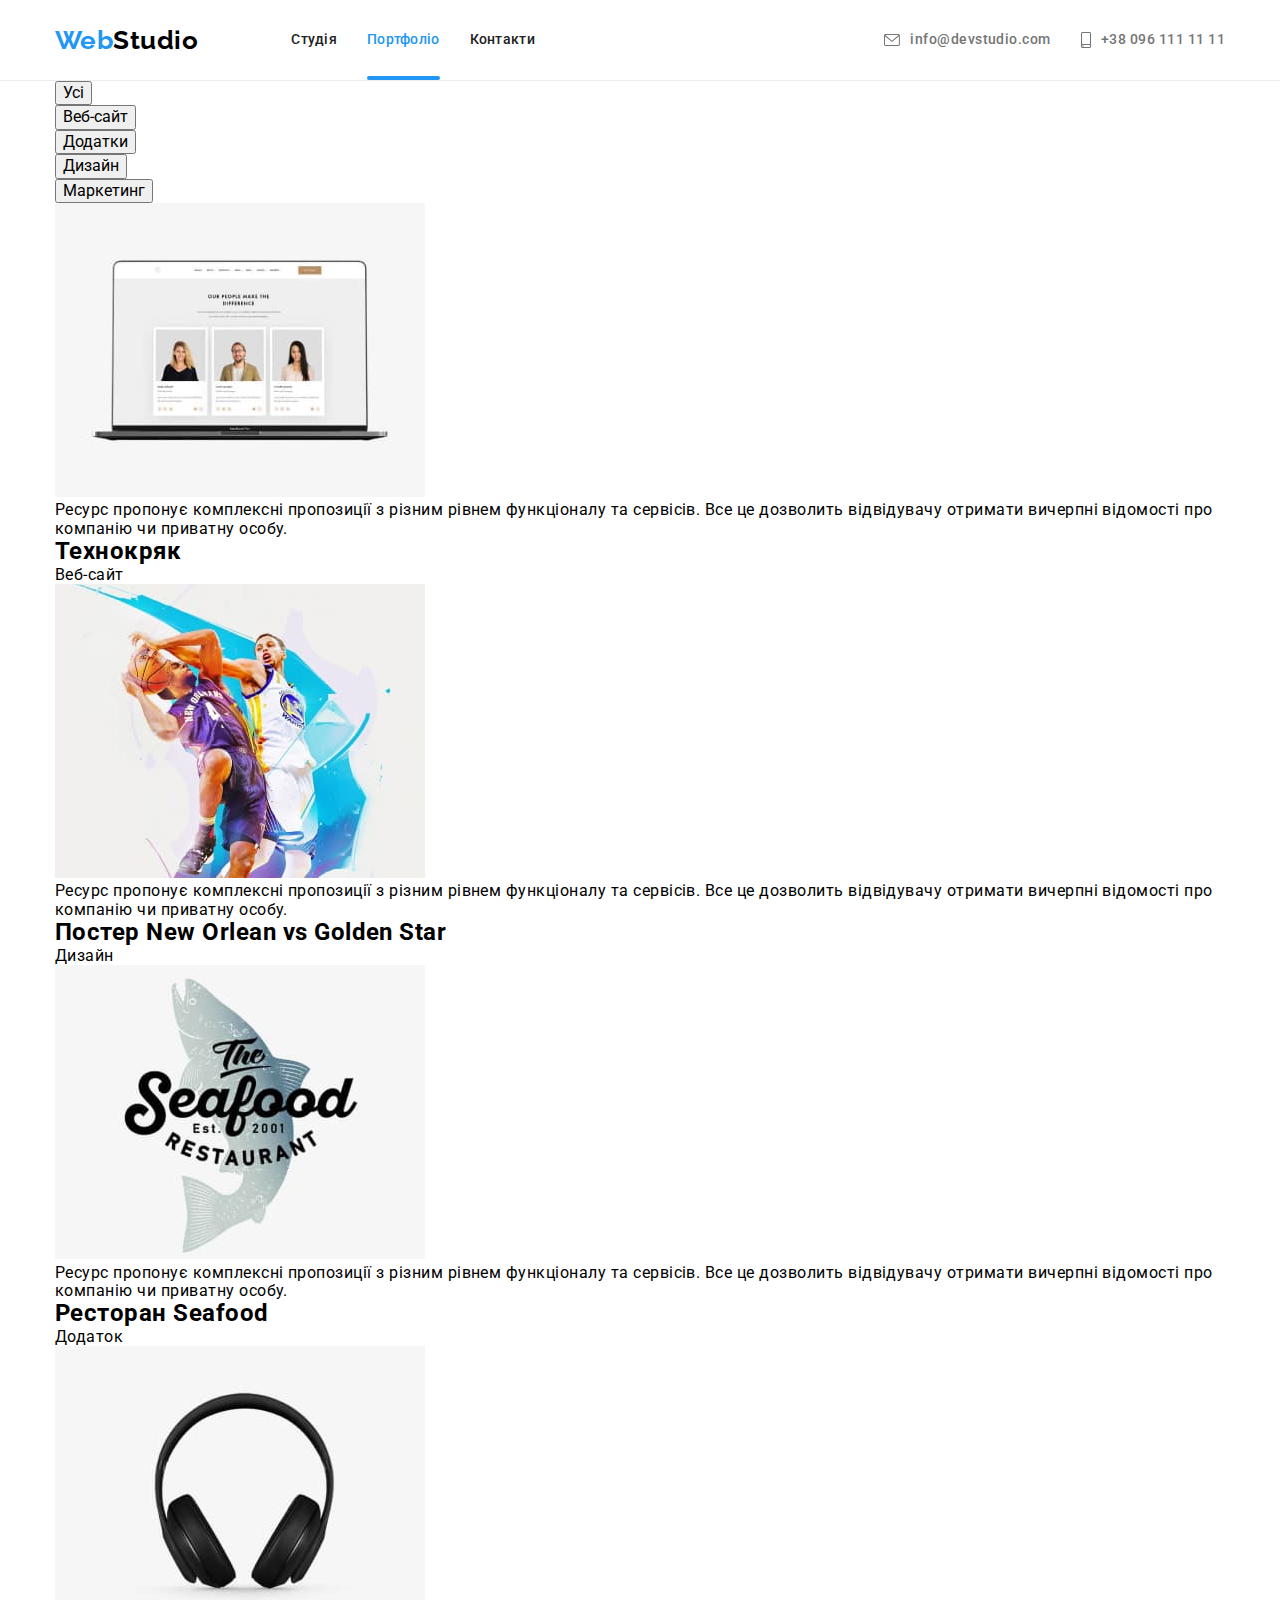
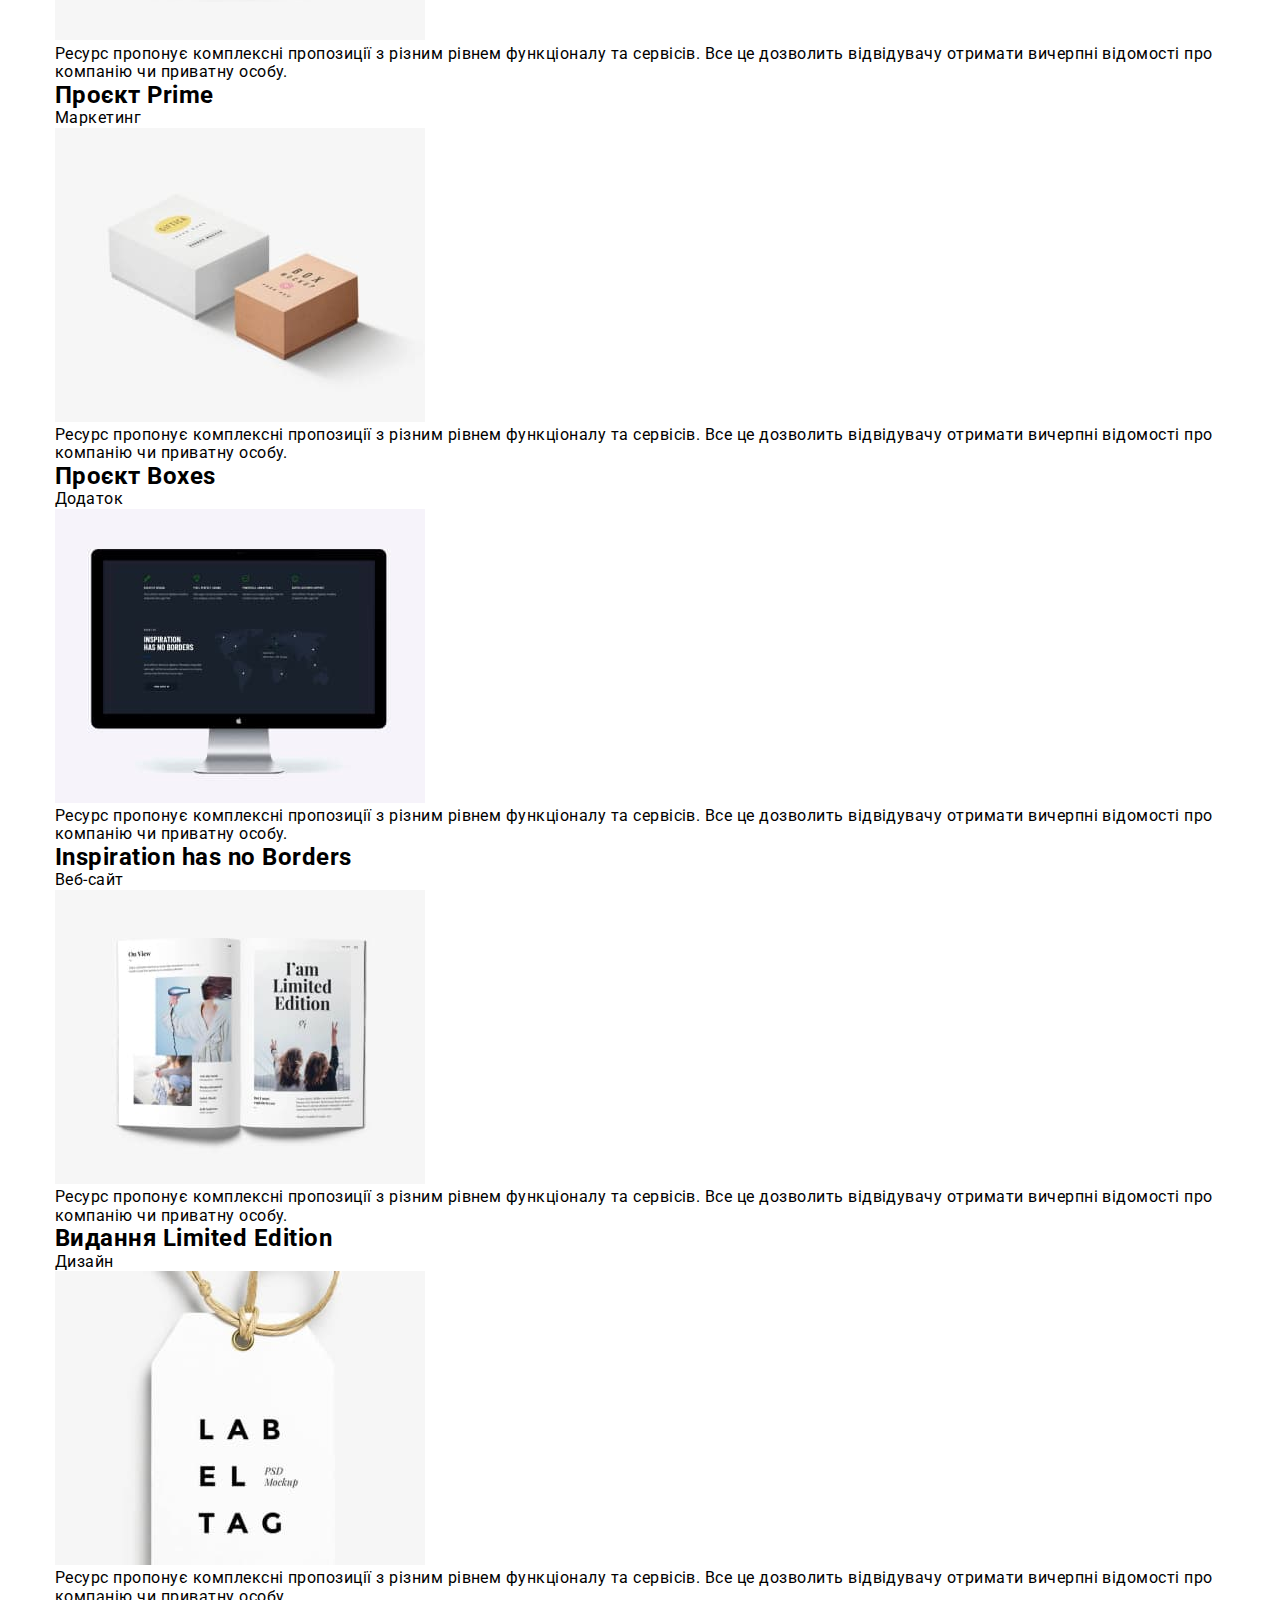
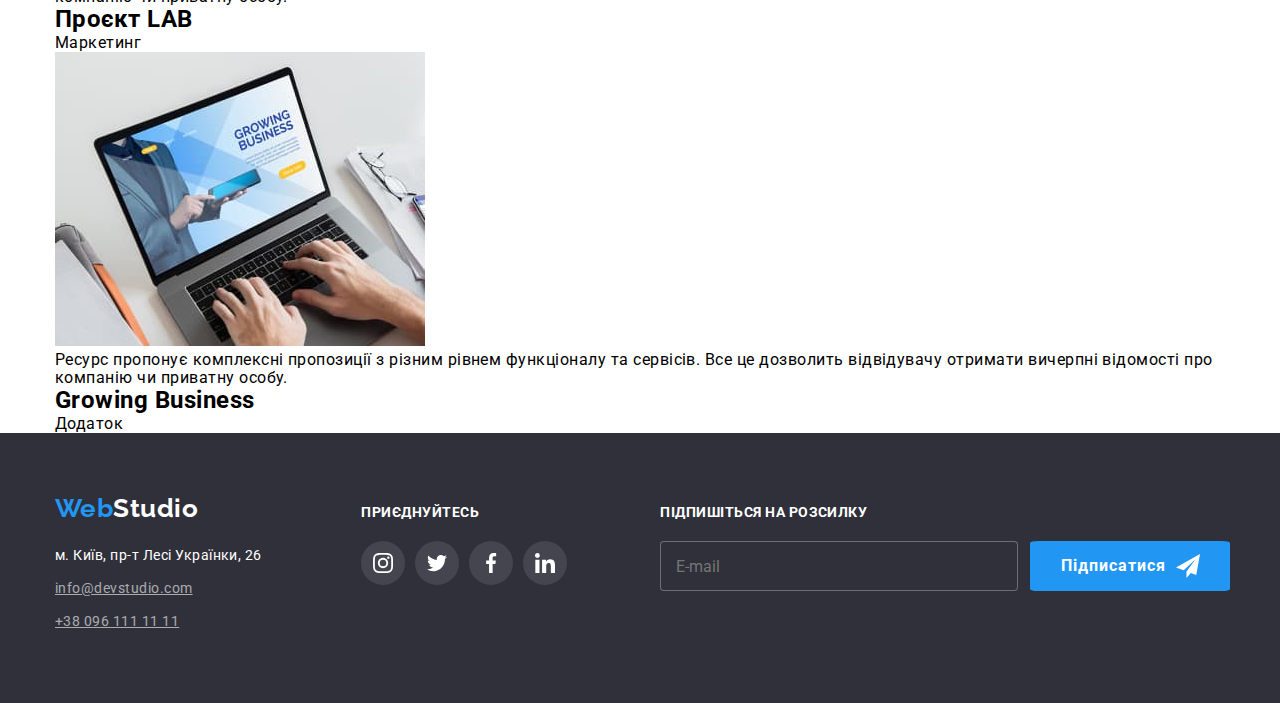
==== commit c7b0d962: "scss for portfolio" ====
--- a/portfolio.html
+++ b/portfolio.html
@@ -17,24 +17,19 @@
       href="https://cdnjs.cloudflare.com/ajax/libs/modern-normalize/1.1.0/modern-normalize.min.css"
     />
     <link rel="stylesheet" href="./css/styles.css" />
+    <link rel="stylesheet" href="./css/main.min.css" />
   </head>
   <body class="body">
     <header class="header">
       <div class="header__body container">
         <nav class="header__nav">
-          <a class="logo" href="/"
-            >Web<span class="logo--black">Studio</span></a
-          >
+          <a class="logo" href="/">Web<span class="logo--black">Studio</span></a>
           <ul class="header__list-nav list">
             <li class="heder__nav-page--last-margin">
               <a class="heder__nav-page" href="./index.html">Студія</a>
             </li>
-            <li
-              class="heder__nav-page--current-small heder__nav-page--last-margin"
-            >
-              <a
-                class="heder__nav-page heder__nav-page--current"
-                href="./portfolio.html"
+            <li class="heder__nav-page--current-small heder__nav-page--last-margin">
+              <a class="heder__nav-page heder__nav-page--current" href="./portfolio.html"
                 >Портфоліо</a
               >
             </li>
@@ -69,28 +64,20 @@
         <div class="container">
           <h1 style="display: none">Галерея наших робіт</h1>
           <ul class="portfolio__meny list">
+            <li class="portfolio__meny-button--last-margin">
+              <button class="portfolio__meny-button" type="button">Усі</button>
+            </li>
             <li class="portfolio__meny-button-last-margin">
-              <button class="portfolio__meny-button" type="button">Усі</button>
+              <button class="portfolio__meny-button" type="button">Веб-сайт</button>
             </li>
             <li class="portfolio__meny-button-last-margin">
-              <button class="portfolio__meny-button" type="button">
-                Веб-сайт
-              </button>
+              <button class="portfolio__meny-button" type="button">Додатки</button>
             </li>
             <li class="portfolio__meny-button-last-margin">
-              <button class="portfolio__meny-button" type="button">
-                Додатки
-              </button>
+              <button class="portfolio__meny-button" type="button">Дизайн</button>
             </li>
             <li class="portfolio__meny-button-last-margin">
-              <button class="portfolio__meny-button" type="button">
-                Дизайн
-              </button>
-            </li>
-            <li class="portfolio__meny-button-last-margin">
-              <button class="portfolio__meny-button" type="button">
-                Маркетинг
-              </button>
+              <button class="portfolio__meny-button" type="button">Маркетинг</button>
             </li>
           </ul>
 
@@ -105,9 +92,9 @@
                     width="370"
                   />
                   <p class="portfolio__text--overlay">
-                    Ресурс пропонує комплексні пропозиції з різним рівнем
-                    функціоналу та сервісів. Все це дозволить відвідувачу
-                    отримати вичерпні відомості про компанію чи приватну особу.
+                    Ресурс пропонує комплексні пропозиції з різним рівнем функціоналу та сервісів.
+                    Все це дозволить відвідувачу отримати вичерпні відомості про компанію чи
+                    приватну особу.
                   </p>
                 </div>
 
@@ -127,15 +114,13 @@
                     width="370"
                   />
                   <p class="portfolio__text--overlay">
-                    Ресурс пропонує комплексні пропозиції з різним рівнем
-                    функціоналу та сервісів. Все це дозволить відвідувачу
-                    отримати вичерпні відомості про компанію чи приватну особу.
-                  </p>
-                </div>
-                <div class="portfolio__gallery-group">
-                  <h2 class="portfolio__group-title">
-                    Постер New Orlean vs Golden Star
-                  </h2>
+                    Ресурс пропонує комплексні пропозиції з різним рівнем функціоналу та сервісів.
+                    Все це дозволить відвідувачу отримати вичерпні відомості про компанію чи
+                    приватну особу.
+                  </p>
+                </div>
+                <div class="portfolio__gallery-group">
+                  <h2 class="portfolio__group-title">Постер New Orlean vs Golden Star</h2>
                   <p class="portfolio__group-examples">Дизайн</p>
                 </div>
               </a>
@@ -150,9 +135,9 @@
                     width="370"
                   />
                   <p class="portfolio__text--overlay">
-                    Ресурс пропонує комплексні пропозиції з різним рівнем
-                    функціоналу та сервісів. Все це дозволить відвідувачу
-                    отримати вичерпні відомості про компанію чи приватну особу.
+                    Ресурс пропонує комплексні пропозиції з різним рівнем функціоналу та сервісів.
+                    Все це дозволить відвідувачу отримати вичерпні відомості про компанію чи
+                    приватну особу.
                   </p>
                 </div>
                 <div class="portfolio__gallery-group">
@@ -171,9 +156,9 @@
                     width="370"
                   />
                   <p class="portfolio__text--overlay">
-                    Ресурс пропонує комплексні пропозиції з різним рівнем
-                    функціоналу та сервісів. Все це дозволить відвідувачу
-                    отримати вичерпні відомості про компанію чи приватну особу.
+                    Ресурс пропонує комплексні пропозиції з різним рівнем функціоналу та сервісів.
+                    Все це дозволить відвідувачу отримати вичерпні відомості про компанію чи
+                    приватну особу.
                   </p>
                 </div>
                 <div class="portfolio__gallery-group">
@@ -192,9 +177,9 @@
                     width="370"
                   />
                   <p class="portfolio__text--overlay">
-                    Ресурс пропонує комплексні пропозиції з різним рівнем
-                    функціоналу та сервісів. Все це дозволить відвідувачу
-                    отримати вичерпні відомості про компанію чи приватну особу.
+                    Ресурс пропонує комплексні пропозиції з різним рівнем функціоналу та сервісів.
+                    Все це дозволить відвідувачу отримати вичерпні відомості про компанію чи
+                    приватну особу.
                   </p>
                 </div>
                 <div class="portfolio__gallery-group">
@@ -213,15 +198,13 @@
                     width="370"
                   />
                   <p class="portfolio__text--overlay">
-                    Ресурс пропонує комплексні пропозиції з різним рівнем
-                    функціоналу та сервісів. Все це дозволить відвідувачу
-                    отримати вичерпні відомості про компанію чи приватну особу.
-                  </p>
-                </div>
-                <div class="portfolio__gallery-group">
-                  <h2 class="portfolio__group-title">
-                    Inspiration has no Borders
-                  </h2>
+                    Ресурс пропонує комплексні пропозиції з різним рівнем функціоналу та сервісів.
+                    Все це дозволить відвідувачу отримати вичерпні відомості про компанію чи
+                    приватну особу.
+                  </p>
+                </div>
+                <div class="portfolio__gallery-group">
+                  <h2 class="portfolio__group-title">Inspiration has no Borders</h2>
                   <p class="portfolio__group-examples">Веб-сайт</p>
                 </div>
               </a>
@@ -236,15 +219,13 @@
                     width="370"
                   />
                   <p class="portfolio__text--overlay">
-                    Ресурс пропонує комплексні пропозиції з різним рівнем
-                    функціоналу та сервісів. Все це дозволить відвідувачу
-                    отримати вичерпні відомості про компанію чи приватну особу.
-                  </p>
-                </div>
-                <div class="portfolio__gallery-group">
-                  <h2 class="portfolio__group-title">
-                    Видання Limited Edition
-                  </h2>
+                    Ресурс пропонує комплексні пропозиції з різним рівнем функціоналу та сервісів.
+                    Все це дозволить відвідувачу отримати вичерпні відомості про компанію чи
+                    приватну особу.
+                  </p>
+                </div>
+                <div class="portfolio__gallery-group">
+                  <h2 class="portfolio__group-title">Видання Limited Edition</h2>
                   <p class="portfolio__group-examples">Дизайн</p>
                 </div>
               </a>
@@ -259,9 +240,9 @@
                     width="370"
                   />
                   <p class="portfolio__text--overlay">
-                    Ресурс пропонує комплексні пропозиції з різним рівнем
-                    функціоналу та сервісів. Все це дозволить відвідувачу
-                    отримати вичерпні відомості про компанію чи приватну особу.
+                    Ресурс пропонує комплексні пропозиції з різним рівнем функціоналу та сервісів.
+                    Все це дозволить відвідувачу отримати вичерпні відомості про компанію чи
+                    приватну особу.
                   </p>
                 </div>
                 <div class="portfolio__gallery-group">
@@ -280,9 +261,9 @@
                     width="370"
                   />
                   <p class="portfolio__text--overlay">
-                    Ресурс пропонує комплексні пропозиції з різним рівнем
-                    функціоналу та сервісів. Все це дозволить відвідувачу
-                    отримати вичерпні відомості про компанію чи приватну особу.
+                    Ресурс пропонує комплексні пропозиції з різним рівнем функціоналу та сервісів.
+                    Все це дозволить відвідувачу отримати вичерпні відомості про компанію чи
+                    приватну особу.
                   </p>
                 </div>
                 <div class="portfolio__gallery-group">
@@ -298,21 +279,15 @@
     <footer class="footer">
       <div class="footer__nav container">
         <div class="footer__contact-details">
-          <a class="logo logo--position" href="/"
-            >Web<span class="logo--wite">Studio</span></a
-          >
+          <a class="logo logo--position" href="/">Web<span class="logo--wite">Studio</span></a>
           <address>
             <p class="footer__adres">м. Київ, пр-т Лесі Українки, 26</p>
             <ul class="footer__contacts list">
               <li class="footer__contacts--margin">
-                <a class="footer__contacts" href="mailto:info@devstudio.com"
-                  >info@devstudio.com</a
-                >
+                <a class="footer__contacts" href="mailto:info@devstudio.com">info@devstudio.com</a>
               </li>
               <li>
-                <a class="footer__contacts" href="tel:+380961111111"
-                  >+38 096 111 11 11</a
-                >
+                <a class="footer__contacts" href="tel:+380961111111">+38 096 111 11 11</a>
               </li>
             </ul>
           </address>
@@ -322,35 +297,25 @@
           <h2 class="footer__social-networks">ПРИЄДНУЙТЕСЬ</h2>
           <ul class="sociala-medier list">
             <li class="sociala-medier__icon--last-margin">
-              <a
-                href="#icon-instagram"
-                class="sociala-medier__link sociala-medier__link--grey"
+              <a href="#icon-instagram" class="sociala-medier__link sociala-medier__link--grey"
                 ><svg class="sociala-medier__icon" width="20" height="20">
-                  <use
-                    href="./images/symbol-defs.svg#icon-instagram"
-                  ></use></svg
+                  <use href="./images/symbol-defs.svg#icon-instagram"></use></svg
               ></a>
             </li>
             <li class="sociala-medier__icon--last-margin">
-              <a
-                href="#icon-twitter"
-                class="sociala-medier__link sociala-medier__link--grey"
+              <a href="#icon-twitter" class="sociala-medier__link sociala-medier__link--grey"
                 ><svg class="sociala-medier__icon" width="20" height="20">
                   <use href="./images/symbol-defs.svg#icon-twitter"></use></svg
               ></a>
             </li>
             <li class="sociala-medier__icon--last-margin">
-              <a
-                href="#icon-facebook"
-                class="sociala-medier__link sociala-medier__link--grey"
+              <a href="#icon-facebook" class="sociala-medier__link sociala-medier__link--grey"
                 ><svg class="sociala-medier__icon" width="20" height="20">
                   <use href="./images/symbol-defs.svg#icon-facebook"></use></svg
               ></a>
             </li>
             <li class="sociala-medier__icon--last-margin">
-              <a
-                href="#icon-linkedin"
-                class="sociala-medier__link sociala-medier__link--grey"
+              <a href="#icon-linkedin" class="sociala-medier__link sociala-medier__link--grey"
                 ><svg class="sociala-medier__icon" width="20" height="20">
                   <use href="./images/symbol-defs.svg#icon-linkedin"></use></svg
               ></a>
@@ -369,11 +334,7 @@
                 placeholder="E-mail"
             /></label>
             <button class="button footer__button" type="submit">
-              Підписатися<svg
-                class="footer__button-icon"
-                width="24"
-                height="24"
-              >
+              Підписатися<svg class="footer__button-icon" width="24" height="24">
                 <use href="./images/symbol-defs.svg#icon-icon-send"></use>
               </svg>
             </button>
--- a/css/styles.css
+++ b/css/styles.css
@@ -1,963 +1 @@
-:root {
-  --primary-text-color: #000000;
-  --title-text-color: #757575;
-  --accent-color: #2196f3;
-  --heading-color: #2f303a;
-  --featurs-title-color: #212121;
-  --foter-adres-color: rgba(255, 255, 255, 0.6);
-  --body-background-color: #ffffff;
-  --heading-background-color: #f5f4fa;
-  --featurs-bacgraund-color: #f5f5f5;
-  --button-focus-color: #188ce8;
-  --border-solid-color: #eeeeee;
-  --sociala-medier-color: #afb1b8;
-}
-
-html {
-  box-sizing: border-box;
-}
-
-* *::before,
-*::after {
-  box-sizing: inherit;
-}
-
-h1,
-h2,
-h3,
-p,
-ul {
-  margin: 0;
-  padding: 0;
-}
-
-.list {
-  list-style: none;
-}
-
-.body {
-  background-color: var(--body-background-color);
-
-  font-family: Roboto, sans-serif;
-  letter-spacing: 0.03em;
-  margin: 0 auto;
-}
-
-.header {
-  border-bottom: 1px solid #ececec;
-}
-
-.header__body {
-  display: flex;
-  justify-content: space-between;
-  align-items: center;
-}
-
-.container {
-  margin-left: auto;
-  margin-right: auto;
-
-  width: 1200px;
-  padding-left: 15px;
-  padding-right: 15px;
-}
-
-.header__nav {
-  display: flex;
-  justify-content: space-between;
-  align-items: center;
-}
-
-.logo {
-  color: var(--accent-color);
-  font-family: Raleway, sans-serif;
-  font-weight: 700;
-  font-size: 26px;
-  line-height: 1.19;
-  text-decoration: none;
-
-  display: inline-block;
-  margin-right: 93px;
-}
-.logo--black {
-  color: var(--primary-text-color);
-  font-family: Raleway, sans-serif;
-  font-weight: 700;
-  font-size: 26px;
-  line-height: 1.19;
-  margin-right: 0px;
-}
-
-.header__list-nav {
-  display: flex;
-}
-.heder__nav-page {
-  color: var(--featurs-title-color);
-  font-weight: 500;
-  font-size: 14px;
-  line-height: 1.14;
-  letter-spacing: 0.02em;
-  text-decoration: none;
-
-  display: block;
-  padding: 32px 0;
-  transition: color 250ms cubic-bezier(0.4, 0, 0.2, 1);
-}
-
-.heder__nav-page:hover,
-.heder__nav-page:focus {
-  color: var(--accent-color);
-}
-
-.heder__nav-page--current {
-  color: var(--accent-color);
-}
-
-.heder__nav-page--current::after {
-  position: absolute;
-  content: "";
-  display: flex;
-  height: 4px;
-  width: 100%;
-  background: #2196f3;
-  border-radius: 2px;
-  margin-top: 28px;
-}
-
-.heder__nav-page--current-small {
-  position: relative;
-}
-
-.heder__nav-page--last-margin:not(:last-child) {
-  margin-right: 30px;
-}
-
-.contacts {
-  display: flex;
-}
-
-.contacts--last-margin:not(:last-child) {
-  margin-right: 30px;
-}
-
-.contacts__info {
-  color: var(--title-text-color);
-  text-decoration: none;
-  font-size: 14px;
-  line-height: 1.71;
-  font-weight: 500;
-
-  display: inline-flex;
-  align-items: center;
-  transition: color 250ms cubic-bezier(0.4, 0, 0.2, 1);
-}
-
-.contacts__info:hover,
-.contacts__info:focus {
-  color: var(--accent-color);
-}
-
-.contacts__symbol {
-  margin-right: 10px;
-}
-
-.hero {
-  background-color: #c4c4c4;
-  text-align: center;
-  padding: 200px;
-
-  max-width: 1600px;
-  min-height: 600px;
-  background-image: linear-gradient(
-      rgba(47, 48, 58, 0.4),
-      rgba(47, 48, 58, 0.4)
-    ),
-    url(../images/fon.jpg);
-
-  margin-left: auto;
-  margin-right: auto;
-}
-.herou__text {
-  color: var(--body-background-color);
-  font-weight: 900;
-  font-size: 44px;
-  line-height: 1.36;
-  text-align: center;
-  letter-spacing: 0.06em;
-  text-transform: uppercase;
-
-  margin-bottom: 30px;
-}
-.button {
-  padding: 10px 32px;
-  display: inline-block;
-  border-radius: 4%;
-  min-width: 216px;
-  text-align: center;
-
-  color: var(--body-background-color);
-  background-color: var(--accent-color);
-
-  font-family: inherit;
-  font-weight: 700;
-  font-size: 16px;
-  line-height: 1.87;
-  letter-spacing: 0.06em;
-
-  cursor: pointer;
-  border: 1px solid transparent;
-  transition: transform 250ms cubic-bezier(0.4, 0, 0.2, 1);
-}
-
-.button:hover,
-.button:focus {
-  background-color: var(--button-focus-color);
-}
-
-.backdrop {
-  position: fixed;
-  top: 0px;
-  left: 0px;
-  width: 100%;
-  height: 100%;
-  background-color: rgba(0, 0, 0, 0.2);
-  z-index: 1;
-
-  transition: opacity 250ms cubic-bezier(0.4, 0, 0.2, 1),
-    visibility 250ms cubic-bezier(0.4, 0, 0.2, 1);
-}
-
-.backdrop.is-hidden {
-  opacity: 0;
-  pointer-events: none;
-  visibility: hidden;
-  transition: background-color 250ms cubic-bezier(0.4, 0, 0.2, 1);
-}
-
-.modal {
-  position: absolute;
-  top: 50%;
-  left: 50%;
-  transform: translate(-50%, -50%);
-
-  width: 528px;
-  height: 581px;
-  padding: 40px;
-  background: var(--body-background-color);
-
-  box-shadow: 0px 1px 3px rgba(0, 0, 0, 0.12), 0px 1px 1px rgba(0, 0, 0, 0.14),
-    0px 2px 1px rgba(0, 0, 0, 0.2);
-  border-radius: 4px;
-
-  transition: background-color 250ms cubic-bezier(0.4, 0, 0.2, 1),
-    box-shadow 250ms cubic-bezier(0.4, 0, 0.2, 1);
-}
-
-.modal__button-close {
-  position: absolute;
-  top: 8px;
-  right: 8px;
-
-  display: flex;
-  align-items: center;
-  justify-content: center;
-
-  margin: 0px;
-  width: 30px;
-  height: 30px;
-
-  border: 1px solid rgba(0, 0, 0, 0.1);
-  background-color: #ffffff;
-  border-radius: 50%;
-  cursor: pointer;
-
-  transition: color 250ms cubic-bezier(0.4, 0, 0.2, 1);
-}
-
-.modal__button-close:hover,
-.modal__button-close:focus {
-  color: var(--accent-color);
-}
-
-.modal__titile {
-  margin-bottom: 12px;
-
-  font-family: "Roboto";
-  font-style: normal;
-  font-weight: 700;
-  font-size: 20px;
-  line-height: 1.15;
-  text-align: center;
-  letter-spacing: 0.03em;
-}
-
-.form {
-  width: 448px;
-}
-
-.form__filed {
-  display: flex;
-  position: relative;
-  flex-direction: column;
-  margin-bottom: 10px;
-}
-.form__filed label {
-  margin-bottom: 4px;
-  text-align: left;
-
-  font-family: "Roboto";
-  font-style: normal;
-  font-weight: 400;
-  font-size: 12px;
-  line-height: 1.16;
-  letter-spacing: 0.01em;
-  color: var(--title-text-color);
-}
-
-.form__input {
-  margin: 0px;
-  padding: 11px 12px;
-  padding-left: 40px;
-
-  border: 1px solid rgba(33, 33, 33, 0.2);
-  border-radius: 4px;
-  transition: border-color 250ms cubic-bezier(0.4, 0, 0.2, 1);
-  outline: none;
-}
-
-.form__input:focus-within {
-  border: 1px solid var(--accent-color);
-}
-
-.form__input:focus ~ .form__icon {
-  fill: #2196f3;
-}
-
-.form__icon {
-  display: inline-block;
-  position: absolute;
-
-  bottom: 11px;
-  left: 12px;
-  transition: color 250ms cubic-bezier(0.4, 0, 0.2, 1);
-}
-
-.form__comment {
-  width: 448px;
-  height: 120px;
-
-  padding: 11px 12px;
-  border: 1px solid rgba(33, 33, 33, 0.2);
-  border-radius: 4px;
-  resize: none;
-
-  font-family: "Roboto";
-  font-style: normal;
-  font-weight: 400;
-  font-size: 12px;
-  line-height: 1.16;
-  letter-spacing: 0.01em;
-  outline: none;
-  color: var(--title-text-color);
-  transition: border-color 250ms cubic-bezier(0.4, 0, 0.2, 1);
-}
-
-.form__comment:focus-within {
-  border: 1px solid var(--accent-color);
-}
-
-.form__comment::placeholder {
-  color: rgba(117, 117, 117, 0.5);
-}
-
-.form__filed.form__filed--margin-bottom {
-  margin-bottom: 20px;
-}
-
-.form__accept {
-  color: var(--title-text-color);
-  font-family: "Roboto";
-  font-style: normal;
-  font-weight: 400;
-  font-size: 14px;
-  line-height: 1.71;
-  margin-bottom: 30px;
-
-  display: inline-block;
-  position: relative;
-  padding-left: 20px;
-}
-.form__checkbox {
-  position: absolute;
-  width: 1px;
-  height: 1px;
-  margin: -1px;
-  border: 0;
-  padding: 0;
-
-  white-space: nowrap;
-  clip-path: inset(100%);
-  clip: rect(0 0 0 0);
-  overflow: hidden;
-}
-
-.form__icon-check {
-  position: absolute;
-  left: 0;
-  top: 4px;
-  fill: transparent;
-  display: inline-block;
-  border: 2px solid #212121;
-  border-radius: 2px;
-  transition: background-color 250ms cubic-bezier(0.4, 0, 0.2, 1),
-    border-color 250ms cubic-bezier(0.4, 0, 0.2, 1),
-    fill 250ms cubic-bezier(0.4, 0, 0.2, 1);
-}
-
-.form__checkbox:checked + .form__icon-check {
-  fill: var(--body-background-color);
-  background-color: var(--accent-color);
-  border-color: var(--accent-color);
-}
-
-.form__accept-link {
-  color: var(--accent-color);
-  text-decoration: underline;
-
-  margin-left: 5px;
-}
-
-.button--auto-margin {
-  margin-left: auto;
-  margin-right: auto;
-}
-
-.featurs {
-  padding-top: 94px;
-  padding-bottom: 94px;
-}
-
-.featurs__list {
-  display: flex;
-  width: 1170px;
-}
-.featurs__list-groups--margin:not(:last-child) {
-  margin-right: 30px;
-}
-
-.featurs__groups-icon {
-  background-color: var(--featurs-bacgraund-color);
-  width: 270px;
-  height: 120px;
-
-  display: flex;
-  justify-content: center;
-  align-items: center;
-}
-
-.featurs__groups-title {
-  color: var(--featurs-title-color);
-  font-size: 14px;
-  line-height: 1.4;
-  text-transform: uppercase;
-
-  margin-bottom: 10px;
-  margin-top: 30px;
-}
-.featurs__groups-text {
-  color: var(--title-text-color);
-  font-size: 14px;
-  line-height: 1.7;
-
-  margin-right: 30px;
-}
-
-.heading {
-  padding-top: 0;
-  padding-bottom: 94px;
-}
-
-.heading__titel {
-  color: var(--featurs-title-color);
-  font-size: 36px;
-  line-height: 1.16;
-  text-align: center;
-
-  margin-bottom: 50px;
-}
-
-.heading__gallery {
-  display: flex;
-
-  margin: 0%;
-  padding: 0%;
-  list-style: none;
-}
-
-.heading__gallery-foto {
-  max-width: 100%;
-  height: auto;
-  display: block;
-}
-
-.heading__gallery-foto:not(:last-child) {
-  margin-right: 30px;
-}
-
-.heading__foto-box {
-  position: relative;
-}
-
-.heading__foto-text {
-  display: flex;
-  font-family: "Roboto";
-  font-style: normal;
-  font-weight: 700;
-  font-size: 14px;
-  line-height: 1.14;
-  color: var(--body-background-color);
-
-  padding: 27px 0px;
-  width: 370px;
-
-  position: absolute;
-  background-color: rgba(47, 48, 58, 0.8);
-  text-align: center;
-  justify-content: center;
-  bottom: 0px;
-}
-
-.comanda {
-  background-color: var(--heading-background-color);
-
-  margin-top: 0%;
-  margin-bottom: 0%;
-
-  padding-top: 94px;
-  padding-bottom: 94px;
-}
-.comanda__title {
-  color: var(--featurs-title-color);
-  font-size: 36px;
-  line-height: 1.16;
-  text-align: center;
-
-  margin-top: 0%;
-  margin-bottom: 50px;
-}
-
-.comanda__worker-list {
-  display: flex;
-  justify-content: space-between;
-}
-
-.comanda__list-content {
-  background-color: var(--body-background-color);
-
-  margin-top: 0;
-  margin-bottom: 0px;
-  padding-bottom: 30px;
-
-  box-shadow: 0px 1px 3px rgba(0, 0, 0, 0.12), 0px 1px 1px rgba(0, 0, 0, 0.14),
-    0px 2px 1px rgba(0, 0, 0, 0.2);
-  border-radius: 0px 0px 4px 4px;
-}
-
-.comanda__worker-information {
-  padding-top: 30px;
-  padding-bottom: 30px;
-}
-
-.comanda__worker-name {
-  color: var(--featurs-title-color);
-  font-weight: 500;
-  font-size: 16px;
-  line-height: 1.18;
-  text-align: center;
-}
-
-.comanda__worker-position {
-  color: var(--title-text-color);
-  font-size: 16px;
-  line-height: 1.18;
-  text-align: center;
-
-  margin-top: 10px;
-}
-
-.sociala-medier {
-  display: flex;
-  justify-content: center;
-}
-
-.sociala-medier__icon--last-margin:not(:last-child) {
-  margin-right: 10px;
-}
-
-.sociala-medier__link {
-  display: flex;
-  justify-content: center;
-  align-items: center;
-
-  height: 44px;
-  width: 44px;
-
-  color: var(--sociala-medier-color);
-  cursor: pointer;
-  border-radius: 50%;
-  transition: background-color 250ms cubic-bezier(0.4, 0, 0.2, 1),
-    color 250ms cubic-bezier(0.4, 0, 0.2, 1);
-}
-
-.sociala-medier__link:hover,
-.sociala-medier__link:focus {
-  background-color: var(--accent-color);
-  color: var(--body-background-color);
-}
-
-.sociala-medier__icon {
-  object-position: 50px 50px;
-  fill: currentColor;
-
-  transition: color 250ma cubic-bezier(0.4, 0, 0.2, 1);
-}
-
-.sociala-medier__icon:hover,
-.sociala-medier__icon:focus {
-  color: var(--body-background-color);
-}
-
-.customers {
-  padding-top: 94px;
-  padding-bottom: 94px;
-}
-.customers__title {
-  font-family: Roboto;
-  font-size: 36px;
-  line-height: 1.16;
-  text-align: center;
-  color: var(--featurs-title-color);
-}
-
-.customers__list {
-  display: flex;
-  margin-top: 50px;
-}
-
-.customers__list-client:not(:last-child) {
-  margin-right: 30px;
-}
-
-.custom-logo {
-  display: flex;
-  justify-content: center;
-  align-items: center;
-
-  width: 170px;
-  height: 92px;
-
-  cursor: pointer;
-  border: 1px solid var(--sociala-medier-color);
-  color: var(--sociala-medier-color);
-  border-radius: 4px;
-
-  transition: color 250ms cubic-bezier(0.4, 0, 0.2, 1),
-    border-color 250ms cubic-bezier(0.4, 0, 0.2, 1);
-}
-
-.custom-logo:hover,
-.custom-logo:focus {
-  color: var(--accent-color);
-  border: 1px solid var(--accent-color);
-}
-
-.footer {
-  background-color: var(--heading-color);
-
-  padding-top: 60px;
-  padding-bottom: 60px;
-}
-
-.footer__nav {
-  display: flex;
-  align-items: baseline;
-}
-
-.footer__contact-details {
-  margin-right: 70px;
-}
-
-.logo--position {
-  margin-bottom: 20px;
-  display: flex;
-}
-
-.logo--wite {
-  color: var(--body-background-color);
-  font-family: Raleway, sans-serif;
-  font-weight: 700;
-  font-size: 26px;
-  line-height: 1.19;
-  margin: 0px;
-}
-
-.footer__adres {
-  color: var(--body-background-color);
-  font-style: normal;
-  font-size: 14px;
-  line-height: 1.71;
-
-  margin-bottom: 9px;
-}
-
-.footer__contacts--margin {
-  margin-bottom: 9px;
-}
-
-.footer__contacts {
-  padding-top: 0;
-  padding-bottom: 9px;
-
-  color: var(--foter-adres-color);
-  font-size: 14px;
-  line-height: 1.71;
-  font-style: normal;
-
-  transition: color 250ms cubic-bezier(0.4, 0, 0.2, 1);
-}
-
-.footer__contacts:hover,
-.footer__contacts:focus {
-  color: var(--accent-color);
-}
-
-.footer__social-networks {
-  font-family: Roboto;
-  font-weight: 700;
-  color: var(--body-background-color);
-  font-size: 14px;
-  line-height: 1.14;
-
-  margin-bottom: 20px;
-}
-
-.sociala-medier__link--grey {
-  color: var(--body-background-color);
-  background-color: rgba(255, 255, 255, 0.1);
-  border-radius: 50px;
-
-  transition: background-color 250ms cubic-bezier(0.4, 0, 0.2, 1);
-}
-
-.sociala-medier__link--grey:hover,
-.sociala-medier__link--grey:focus {
-  background-color: #2196f3;
-}
-
-.footer__subscription {
-  margin-left: 93px;
-}
-
-.footer__form {
-  display: flex;
-}
-
-.footer__form-email {
-  width: 358px;
-  height: 50px;
-  padding: 16px 15px;
-  margin-right: 12px;
-
-  font-family: "Roboto";
-  font-style: normal;
-  font-weight: 400;
-  font-size: 16px;
-  line-height: 1.25;
-  color: rgba(255, 255, 255, 0.6);
-
-  background-color: var(--heading-color);
-  border: 1px solid rgba(255, 255, 255, 0.3);
-  border-radius: 4px;
-  outline: none;
-  transition: border-color 250ms cubic-bezier(0.4, 0, 0.2, 1);
-}
-
-.footer__form-email:focus-within {
-  border: 1px solid var(--accent-color);
-}
-
-.footer__button {
-  display: flex;
-  align-items: center;
-  justify-content: center;
-  padding: 10px 28px;
-
-  height: 50px;
-  min-width: 200px;
-}
-
-.footer__button-icon {
-  margin-left: 10px;
-}
-
 /* Css for portfolio */
-
-.portfolio {
-  padding-top: 94px;
-  padding-bottom: 94px;
-}
-.portfolio__meny {
-  display: flex;
-  justify-content: center;
-  margin-bottom: 50px;
-}
-
-.portfolio__meny-button-last-margin:not(:last-child) {
-  margin-right: 8px;
-}
-
-.portfolio__meny-button {
-  display: inline-block;
-  text-align: center;
-  padding: 6px 22px;
-
-  color: var(--featurs-title-color);
-  background-color: var(--heading-background-color);
-
-  font-family: inherit;
-  font-weight: 500;
-  font-size: 16px;
-  line-height: 1.62;
-  letter-spacing: 0.03em;
-
-  cursor: pointer;
-  border-radius: 4%;
-  border: 1px solid transparent;
-  border-radius: 4px;
-
-  transition: color 250ms cubic-bezier(0.4, 0, 0.2, 1),
-    background-color 250ms cubic-bezier(0.4, 0, 0.2, 1),
-    box-shadow 250ms cubic-bezier(0.4, 0, 0.2, 1);
-}
-
-.portfolio__meny-button:hover,
-.portfolio__meny-button:focus {
-  background-color: var(--accent-color);
-  color: var(--body-background-color);
-  box-shadow: 0px 3px 1px rgba(0, 0, 0, 0.1), 0px 1px 2px rgba(0, 0, 0, 0.08),
-    0px 2px 2px rgba(0, 0, 0, 0.12);
-}
-
-.portfolio__gallery {
-  display: flex;
-  flex-wrap: wrap;
-
-  margin-bottom: -30px;
-  margin-right: -30px;
-}
-
-.portfolio__gallery-li {
-  flex-basis: calc((100% - 90px) / 3);
-
-  margin-bottom: 30px;
-  margin-right: 30px;
-}
-
-.portfolio__gallery-card {
-  display: block;
-
-  cursor: pointer;
-  transition: box-shadow 250ms cubic-bezier(0.4, 0, 0.2, 1);
-}
-
-.portfolio__gallery-card:hover {
-  box-shadow: 0px 1px 1px rgba(0, 0, 0, 0.12), 0px 4px 4px rgba(0, 0, 0, 0.06),
-    1px 4px 6px rgba(0, 0, 0, 0.16);
-}
-
-.portfolio__gallery-card:hover .portfolio__gallery-tumb::before {
-  opacity: 1;
-  transform: translateY(0);
-}
-
-.portfolio__gallery-card:hover .portfolio__text--overlay {
-  opacity: 1;
-}
-
-.portfolio__gallery-tumb {
-  position: relative;
-  overflow: hidden;
-  display: flex;
-}
-
-.portfolio__gallery-tumb::before {
-  content: "";
-  position: absolute;
-  display: inline-block;
-
-  width: 100%;
-  height: 100%;
-
-  background-color: rgba(33, 150, 243, 0.9);
-  transition: opacity 250ms cubic-bezier(0.4, 0, 0.2, 1),
-    transform 250ms cubic-bezier(0.4, 0, 0.2, 1);
-  opacity: 1;
-  transform: translateY(100%);
-}
-
-.portfolio__gallery-img {
-  max-width: 100%;
-  height: auto;
-  display: block;
-}
-
-.portfolio__gallery-img:not(:last-child) {
-  margin-right: 30px;
-}
-
-.portfolio__text--overlay {
-  position: absolute;
-  top: 50%;
-  left: 50%;
-  transform: translate(-50%, -50%);
-
-  width: 322px;
-  height: 168px;
-
-  font-family: "Roboto";
-  font-style: normal;
-  font-weight: 400;
-  font-size: 18px;
-  line-height: 1.5;
-  color: var(--body-background-color);
-
-  opacity: 0;
-  transition: opacity 250ms cubic-bezier(0.4, 0, 0.2, 1);
-}
-
-.portfolio__gallery-group {
-  padding-top: 20px;
-  padding-bottom: 20px;
-  padding-left: 24px;
-
-  max-width: 370px;
-  border: 1px solid var(--border-solid-color);
-}
-
-.portfolio__group-title {
-  color: var(--featurs-title-color);
-  font-size: 18px;
-  line-height: 2;
-  letter-spacing: 0.06em;
-
-  margin-top: 0;
-  margin-bottom: 4px;
-}
-.portfolio__group-examples {
-  color: var(--title-text-color);
-  font-size: 16px;
-  line-height: 1.87;
-
-  margin-top: 0;
-  margin-bottom: 0;
-}
--- a/css/main.min.css
+++ b/css/main.min.css
@@ -0,0 +1 @@
+:root{--primary-text-color: #000000;--title-text-color: #757575;--accent-color: #2196f3;--heading-color: #2f303a;--featurs-title-color: #212121;--foter-adres-color: rgba(255, 255, 255, 0.6);--body-background-color: #ffffff;--heading-background-color: #f5f4fa;--featurs-bacgraund-color: #f5f5f5;--button-focus-color: #188ce8;--border-solid-color: #eeeeee;--sociala-medier-color: #afb1b8}.body{background-color:var(--body-background-color);font-family:Roboto,sans-serif;letter-spacing:.03em;margin:0 auto}html{-webkit-box-sizing:border-box;box-sizing:border-box}* *::before,*::after{-webkit-box-sizing:inherit;box-sizing:inherit}h1,h2,h3,p,ul{margin:0;padding:0}.list{list-style:none}.container{margin-left:auto;margin-right:auto;width:1200px;padding-left:15px;padding-right:15px}.header{border-bottom:1px solid #ececec}.header__body{display:-webkit-box;display:-ms-flexbox;display:flex;-webkit-box-pack:justify;-ms-flex-pack:justify;justify-content:space-between;-webkit-box-align:center;-ms-flex-align:center;align-items:center}.header__nav{display:-webkit-box;display:-ms-flexbox;display:flex;-webkit-box-pack:justify;-ms-flex-pack:justify;justify-content:space-between;-webkit-box-align:center;-ms-flex-align:center;align-items:center}.header__list-nav{display:-webkit-box;display:-ms-flexbox;display:flex}.heder__nav-page{color:var(--featurs-title-color);font-weight:500;font-size:14px;line-height:1.14;letter-spacing:.02em;text-decoration:none;display:block;padding:32px 0;-webkit-transition:color 250ms cubic-bezier(0.4, 0, 0.2, 1);transition:color 250ms cubic-bezier(0.4, 0, 0.2, 1)}.heder__nav-page:hover,.heder__nav-page:focus{color:var(--accent-color)}.heder__nav-page--current{color:var(--accent-color)}.heder__nav-page--current::after{position:absolute;content:"";display:-webkit-box;display:-ms-flexbox;display:flex;height:4px;width:100%;background:#2196f3;border-radius:2px;margin-top:28px}.heder__nav-page--current-small{position:relative}.heder__nav-page--last-margin:not(:last-child){margin-right:30px}.logo{color:var(--accent-color);font-family:Raleway,sans-serif;font-weight:700;font-size:26px;line-height:1.19;text-decoration:none;display:inline-block;margin-right:93px}.logo--black{color:var(--primary-text-color);font-family:Raleway,sans-serif;font-weight:700;font-size:26px;line-height:1.19;margin-right:0px}.logo--position{margin-bottom:20px;display:-webkit-box;display:-ms-flexbox;display:flex}.logo--wite{color:var(--body-background-color);font-family:Raleway,sans-serif;font-weight:700;font-size:26px;line-height:1.19;margin:0px}.contacts{display:-webkit-box;display:-ms-flexbox;display:flex}.contacts--last-margin:not(:last-child){margin-right:30px}.contacts__info{color:var(--title-text-color);text-decoration:none;font-size:14px;line-height:1.71;font-weight:500;display:-webkit-inline-box;display:-ms-inline-flexbox;display:inline-flex;-webkit-box-align:center;-ms-flex-align:center;align-items:center;-webkit-transition:color 250ms cubic-bezier(0.4, 0, 0.2, 1);transition:color 250ms cubic-bezier(0.4, 0, 0.2, 1)}.contacts__info:hover,.contacts__info:focus{color:var(--accent-color)}.contacts__symbol{margin-right:10px}.footer__contacts--margin{margin-bottom:9px}.footer__contacts{padding-top:0;padding-bottom:9px;color:var(--foter-adres-color);font-size:14px;line-height:1.71;font-style:normal;-webkit-transition:color 250ms cubic-bezier(0.4, 0, 0.2, 1);transition:color 250ms cubic-bezier(0.4, 0, 0.2, 1)}.footer__contacts:hover,.footer__contacts:focus{color:var(--accent-color)}.hero{background-color:#c4c4c4;text-align:center;padding:200px;max-width:1600px;min-height:600px;background-image:-webkit-gradient(linear, left top, left bottom, from(rgba(47, 48, 58, 0.4)), to(rgba(47, 48, 58, 0.4))),url(../images/fon.jpg);background-image:linear-gradient(rgba(47, 48, 58, 0.4), rgba(47, 48, 58, 0.4)),url(../images/fon.jpg);margin-left:auto;margin-right:auto}.herou__text{color:var(--body-background-color);font-weight:900;font-size:44px;line-height:1.36;text-align:center;letter-spacing:.06em;text-transform:uppercase;margin-bottom:30px}.button{padding:10px 32px;display:inline-block;border-radius:4%;min-width:216px;text-align:center;color:var(--body-background-color);background-color:var(--accent-color);font-family:inherit;font-weight:700;font-size:16px;line-height:1.87;letter-spacing:.06em;cursor:pointer;border:1px solid rgba(0,0,0,0);-webkit-transition:-webkit-transform 250ms cubic-bezier(0.4, 0, 0.2, 1);transition:-webkit-transform 250ms cubic-bezier(0.4, 0, 0.2, 1);transition:transform 250ms cubic-bezier(0.4, 0, 0.2, 1);transition:transform 250ms cubic-bezier(0.4, 0, 0.2, 1), -webkit-transform 250ms cubic-bezier(0.4, 0, 0.2, 1)}.button:hover,.button:focus{background-color:var(--button-focus-color)}.button--auto-margin{margin-left:auto;margin-right:auto}.footer__button{display:-webkit-box;display:-ms-flexbox;display:flex;-webkit-box-align:center;-ms-flex-align:center;align-items:center;-webkit-box-pack:center;-ms-flex-pack:center;justify-content:center;padding:10px 28px;height:50px;min-width:200px}.footer__button-icon{margin-left:10px}.backdrop{position:fixed;top:0px;left:0px;width:100%;height:100%;background-color:rgba(0,0,0,.2);z-index:1;-webkit-transition:opacity 250ms cubic-bezier(0.4, 0, 0.2, 1),visibility 250ms cubic-bezier(0.4, 0, 0.2, 1);transition:opacity 250ms cubic-bezier(0.4, 0, 0.2, 1),visibility 250ms cubic-bezier(0.4, 0, 0.2, 1)}.backdrop.is-hidden{opacity:0;pointer-events:none;visibility:hidden;-webkit-transition:background-color 250ms cubic-bezier(0.4, 0, 0.2, 1);transition:background-color 250ms cubic-bezier(0.4, 0, 0.2, 1)}.modal{position:absolute;top:50%;left:50%;-webkit-transform:translate(-50%, -50%);transform:translate(-50%, -50%);width:528px;height:581px;padding:40px;background:var(--body-background-color);-webkit-box-shadow:0px 1px 3px rgba(0,0,0,.12),0px 1px 1px rgba(0,0,0,.14),0px 2px 1px rgba(0,0,0,.2);box-shadow:0px 1px 3px rgba(0,0,0,.12),0px 1px 1px rgba(0,0,0,.14),0px 2px 1px rgba(0,0,0,.2);border-radius:4px;-webkit-transition:background-color 250ms cubic-bezier(0.4, 0, 0.2, 1),-webkit-box-shadow 250ms cubic-bezier(0.4, 0, 0.2, 1);transition:background-color 250ms cubic-bezier(0.4, 0, 0.2, 1),-webkit-box-shadow 250ms cubic-bezier(0.4, 0, 0.2, 1);transition:background-color 250ms cubic-bezier(0.4, 0, 0.2, 1),box-shadow 250ms cubic-bezier(0.4, 0, 0.2, 1);transition:background-color 250ms cubic-bezier(0.4, 0, 0.2, 1),box-shadow 250ms cubic-bezier(0.4, 0, 0.2, 1),-webkit-box-shadow 250ms cubic-bezier(0.4, 0, 0.2, 1)}.modal__button-close{position:absolute;top:8px;right:8px;display:-webkit-box;display:-ms-flexbox;display:flex;-webkit-box-align:center;-ms-flex-align:center;align-items:center;-webkit-box-pack:center;-ms-flex-pack:center;justify-content:center;margin:0px;width:30px;height:30px;border:1px solid rgba(0,0,0,.1);background-color:#fff;border-radius:50%;cursor:pointer;-webkit-transition:color 250ms cubic-bezier(0.4, 0, 0.2, 1);transition:color 250ms cubic-bezier(0.4, 0, 0.2, 1)}.modal__button-close:hover,.modal__button-close:focus{color:var(--accent-color)}.modal__titile{margin-bottom:12px;font-family:"Roboto";font-style:normal;font-weight:700;font-size:20px;line-height:1.15;text-align:center;letter-spacing:.03em}.form{width:448px}.form__filed{display:-webkit-box;display:-ms-flexbox;display:flex;position:relative;-webkit-box-orient:vertical;-webkit-box-direction:normal;-ms-flex-direction:column;flex-direction:column;margin-bottom:10px}.form__filed label{margin-bottom:4px;text-align:left;font-family:"Roboto";font-style:normal;font-weight:400;font-size:12px;line-height:1.16;letter-spacing:.01em;color:var(--title-text-color)}.form__input{margin:0px;padding:11px 12px;padding-left:40px;border:1px solid rgba(33,33,33,.2);border-radius:4px;-webkit-transition:border-color 250ms cubic-bezier(0.4, 0, 0.2, 1);transition:border-color 250ms cubic-bezier(0.4, 0, 0.2, 1);outline:none}.form__input:focus-within{border:1px solid var(--accent-color)}.form__input:focus~.form__icon{fill:#2196f3}.form__icon{display:inline-block;position:absolute;bottom:11px;left:12px;-webkit-transition:color 250ms cubic-bezier(0.4, 0, 0.2, 1);transition:color 250ms cubic-bezier(0.4, 0, 0.2, 1)}.form__comment{width:448px;height:120px;padding:11px 12px;border:1px solid rgba(33,33,33,.2);border-radius:4px;resize:none;font-family:"Roboto";font-style:normal;font-weight:400;font-size:12px;line-height:1.16;letter-spacing:.01em;outline:none;color:var(--title-text-color);-webkit-transition:border-color 250ms cubic-bezier(0.4, 0, 0.2, 1);transition:border-color 250ms cubic-bezier(0.4, 0, 0.2, 1)}.form__comment:focus-within{border:1px solid var(--accent-color)}.form__comment::-webkit-input-placeholder{color:rgba(117,117,117,.5)}.form__comment::-moz-placeholder{color:rgba(117,117,117,.5)}.form__comment:-ms-input-placeholder{color:rgba(117,117,117,.5)}.form__comment::-ms-input-placeholder{color:rgba(117,117,117,.5)}.form__comment::placeholder{color:rgba(117,117,117,.5)}.form__filed.form__filed--margin-bottom{margin-bottom:20px}.form__accept{color:var(--title-text-color);font-family:"Roboto";font-style:normal;font-weight:400;font-size:14px;line-height:1.71;margin-bottom:30px;display:inline-block;position:relative;padding-left:20px}.form__checkbox{position:absolute;width:1px;height:1px;margin:-1px;border:0;padding:0;white-space:nowrap;-webkit-clip-path:inset(100%);clip-path:inset(100%);clip:rect(0 0 0 0);overflow:hidden}.form__icon-check{position:absolute;left:0;top:4px;fill:rgba(0,0,0,0);display:inline-block;border:2px solid #212121;border-radius:2px;-webkit-transition:background-color 250ms cubic-bezier(0.4, 0, 0.2, 1),border-color 250ms cubic-bezier(0.4, 0, 0.2, 1),fill 250ms cubic-bezier(0.4, 0, 0.2, 1);transition:background-color 250ms cubic-bezier(0.4, 0, 0.2, 1),border-color 250ms cubic-bezier(0.4, 0, 0.2, 1),fill 250ms cubic-bezier(0.4, 0, 0.2, 1)}.form__checkbox:checked+.form__icon-check{fill:var(--body-background-color);background-color:var(--accent-color);border-color:var(--accent-color)}.form__accept-link{color:var(--accent-color);text-decoration:underline;margin-left:5px}.footer__form{display:-webkit-box;display:-ms-flexbox;display:flex}.footer__form-email{width:358px;height:50px;padding:16px 15px;margin-right:12px;font-family:"Roboto";font-style:normal;font-weight:400;font-size:16px;line-height:1.25;color:rgba(255,255,255,.6);background-color:var(--heading-color);border:1px solid rgba(255,255,255,.3);border-radius:4px;outline:none;-webkit-transition:border-color 250ms cubic-bezier(0.4, 0, 0.2, 1);transition:border-color 250ms cubic-bezier(0.4, 0, 0.2, 1)}.footer__form-email:focus-within{border:1px solid var(--accent-color)}.featurs{padding-top:94px;padding-bottom:94px}.featurs__list{display:-webkit-box;display:-ms-flexbox;display:flex;width:1170px}.featurs__list-groups--margin:not(:last-child){margin-right:30px}.featurs__groups-icon{background-color:var(--featurs-bacgraund-color);width:270px;height:120px;display:-webkit-box;display:-ms-flexbox;display:flex;-webkit-box-pack:center;-ms-flex-pack:center;justify-content:center;-webkit-box-align:center;-ms-flex-align:center;align-items:center}.featurs__groups-title{color:var(--featurs-title-color);font-size:14px;line-height:1.4;text-transform:uppercase;margin-bottom:10px;margin-top:30px}.featurs__groups-text{color:var(--title-text-color);font-size:14px;line-height:1.7;margin-right:30px}.heading{padding-top:0;padding-bottom:94px}.heading__titel{color:var(--featurs-title-color);font-size:36px;line-height:1.16;text-align:center;margin-bottom:50px}.heading__gallery{display:-webkit-box;display:-ms-flexbox;display:flex;margin:0%;padding:0%;list-style:none}.heading__gallery-foto{max-width:100%;height:auto;display:block}.heading__gallery-foto:not(:last-child){margin-right:30px}.heading__foto-box{position:relative}.heading__foto-text{display:-webkit-box;display:-ms-flexbox;display:flex;font-family:"Roboto";font-style:normal;font-weight:700;font-size:14px;line-height:1.14;color:var(--body-background-color);padding:27px 0px;width:370px;position:absolute;background-color:rgba(47,48,58,.8);text-align:center;-webkit-box-pack:center;-ms-flex-pack:center;justify-content:center;bottom:0px}.comanda{background-color:var(--heading-background-color);margin-top:0%;margin-bottom:0%;padding-top:94px;padding-bottom:94px}.comanda__title{color:var(--featurs-title-color);font-size:36px;line-height:1.16;text-align:center;margin-top:0%;margin-bottom:50px}.comanda__worker-list{display:-webkit-box;display:-ms-flexbox;display:flex;-webkit-box-pack:justify;-ms-flex-pack:justify;justify-content:space-between}.comanda__list-content{background-color:var(--body-background-color);margin-top:0;margin-bottom:0px;padding-bottom:30px;-webkit-box-shadow:0px 1px 3px rgba(0,0,0,.12),0px 1px 1px rgba(0,0,0,.14),0px 2px 1px rgba(0,0,0,.2);box-shadow:0px 1px 3px rgba(0,0,0,.12),0px 1px 1px rgba(0,0,0,.14),0px 2px 1px rgba(0,0,0,.2);border-radius:0px 0px 4px 4px}.comanda__worker-information{padding-top:30px;padding-bottom:30px}.comanda__worker-name{color:var(--featurs-title-color);font-weight:500;font-size:16px;line-height:1.18;text-align:center}.comanda__worker-position{color:var(--title-text-color);font-size:16px;line-height:1.18;text-align:center;margin-top:10px}.sociala-medier{display:-webkit-box;display:-ms-flexbox;display:flex;-webkit-box-pack:center;-ms-flex-pack:center;justify-content:center}.sociala-medier__icon--last-margin:not(:last-child){margin-right:10px}.sociala-medier__link{display:-webkit-box;display:-ms-flexbox;display:flex;-webkit-box-pack:center;-ms-flex-pack:center;justify-content:center;-webkit-box-align:center;-ms-flex-align:center;align-items:center;height:44px;width:44px;color:var(--sociala-medier-color);cursor:pointer;border-radius:50%;-webkit-transition:background-color 250ms cubic-bezier(0.4, 0, 0.2, 1),color 250ms cubic-bezier(0.4, 0, 0.2, 1);transition:background-color 250ms cubic-bezier(0.4, 0, 0.2, 1),color 250ms cubic-bezier(0.4, 0, 0.2, 1)}.sociala-medier__link:hover,.sociala-medier__link:focus{background-color:var(--accent-color);color:var(--body-background-color)}.sociala-medier__icon{-o-object-position:50px 50px;object-position:50px 50px;fill:currentColor;-webkit-transition:color 250ma cubic-bezier(0.4, 0, 0.2, 1);transition:color 250ma cubic-bezier(0.4, 0, 0.2, 1)}.sociala-medier__icon:hover,.sociala-medier__icon:focus{color:var(--body-background-color)}.sociala-medier__link--grey{color:var(--body-background-color);background-color:rgba(255,255,255,.1);border-radius:50px;-webkit-transition:background-color 250ms cubic-bezier(0.4, 0, 0.2, 1);transition:background-color 250ms cubic-bezier(0.4, 0, 0.2, 1)}.sociala-medier__link--grey:hover,.sociala-medier__link--grey:focus{background-color:#2196f3}.customers{padding-top:94px;padding-bottom:94px}.customers__title{font-family:Roboto;font-size:36px;line-height:1.16;text-align:center;color:var(--featurs-title-color)}.customers__list{display:-webkit-box;display:-ms-flexbox;display:flex;margin-top:50px}.customers__list-client:not(:last-child){margin-right:30px}.custom-logo{display:-webkit-box;display:-ms-flexbox;display:flex;-webkit-box-pack:center;-ms-flex-pack:center;justify-content:center;-webkit-box-align:center;-ms-flex-align:center;align-items:center;width:170px;height:92px;cursor:pointer;border:1px solid var(--sociala-medier-color);color:var(--sociala-medier-color);border-radius:4px;-webkit-transition:color 250ms cubic-bezier(0.4, 0, 0.2, 1),border-color 250ms cubic-bezier(0.4, 0, 0.2, 1);transition:color 250ms cubic-bezier(0.4, 0, 0.2, 1),border-color 250ms cubic-bezier(0.4, 0, 0.2, 1)}.custom-logo:hover,.custom-logo:focus{color:var(--accent-color);border:1px solid var(--accent-color)}.footer{background-color:var(--heading-color);padding-top:60px;padding-bottom:60px}.footer__nav{display:-webkit-box;display:-ms-flexbox;display:flex;-webkit-box-align:baseline;-ms-flex-align:baseline;align-items:baseline}.footer__contact-details{margin-right:70px}.footer__adres{color:var(--body-background-color);font-style:normal;font-size:14px;line-height:1.71;margin-bottom:9px}.footer__social-networks{font-family:Roboto;font-weight:700;color:var(--body-background-color);font-size:14px;line-height:1.14;margin-bottom:20px}.footer__subscription{margin-left:93px}/*# sourceMappingURL=main.min.css.map */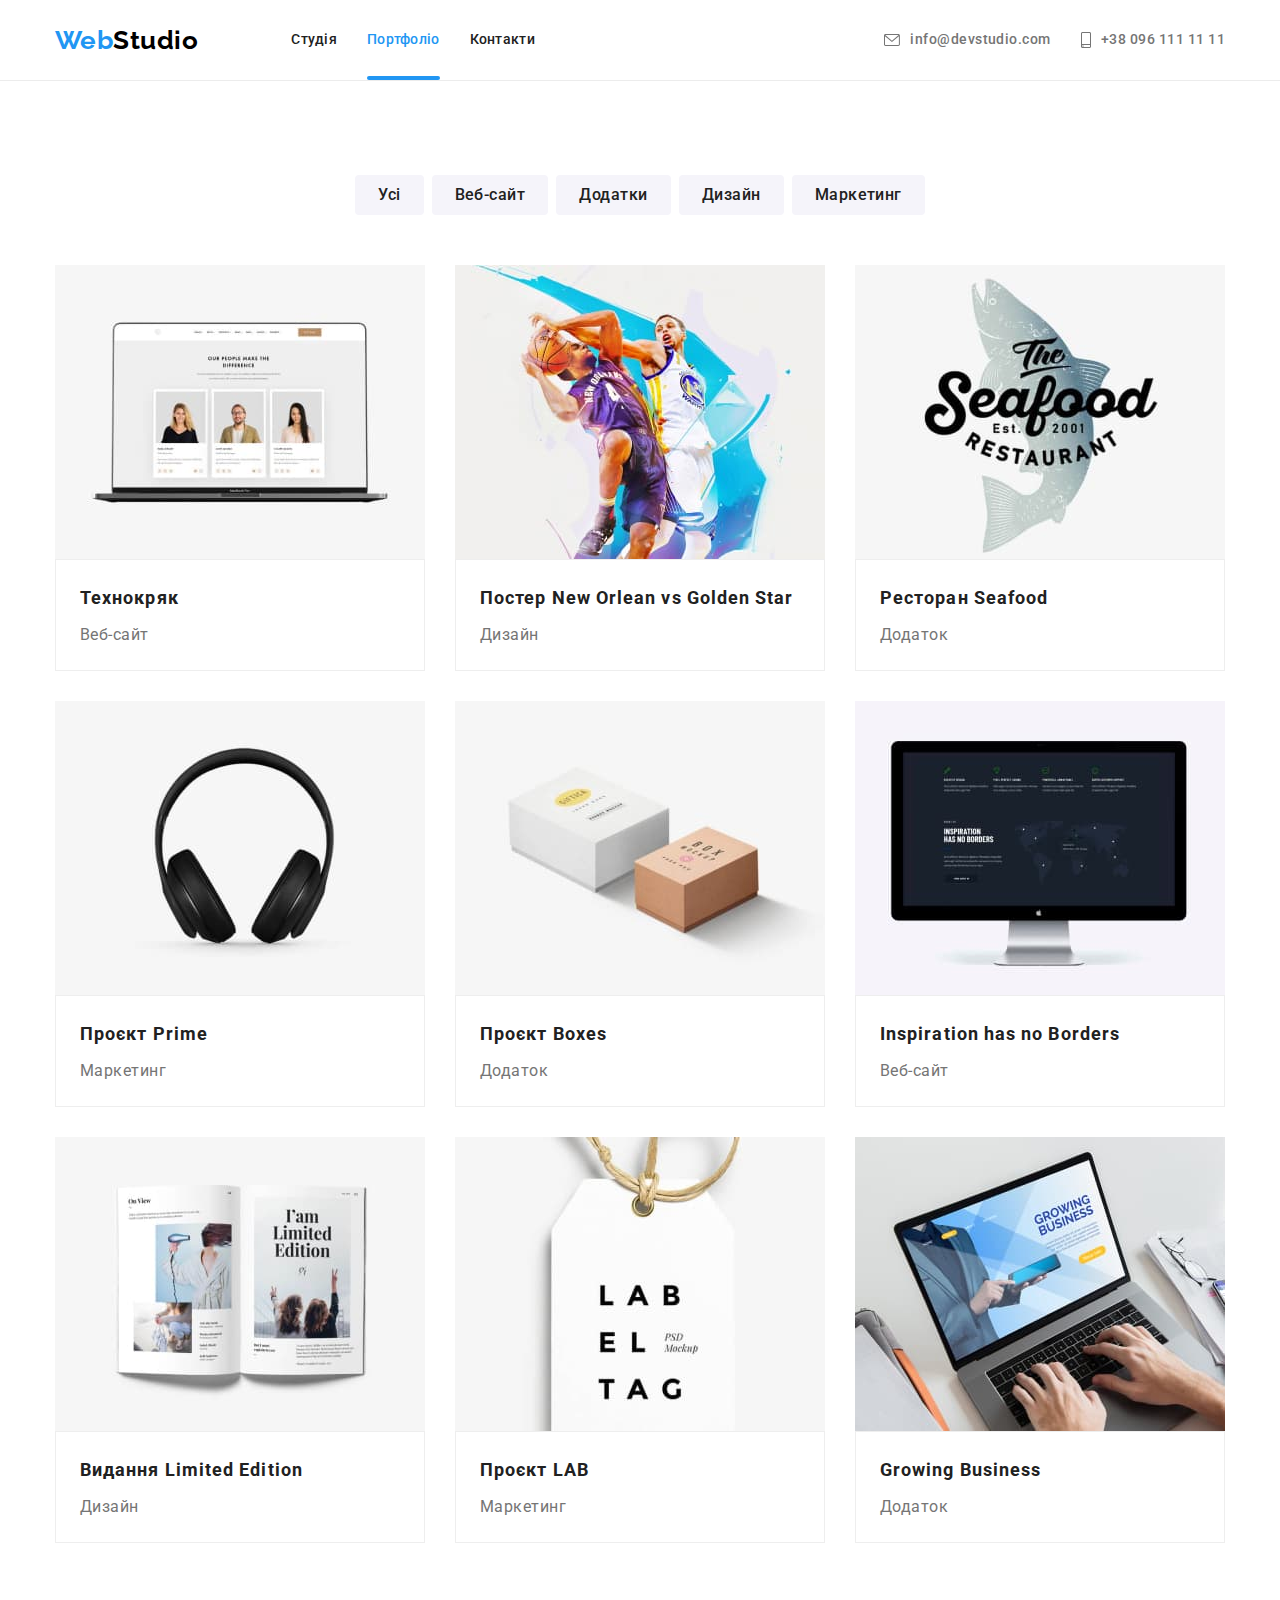
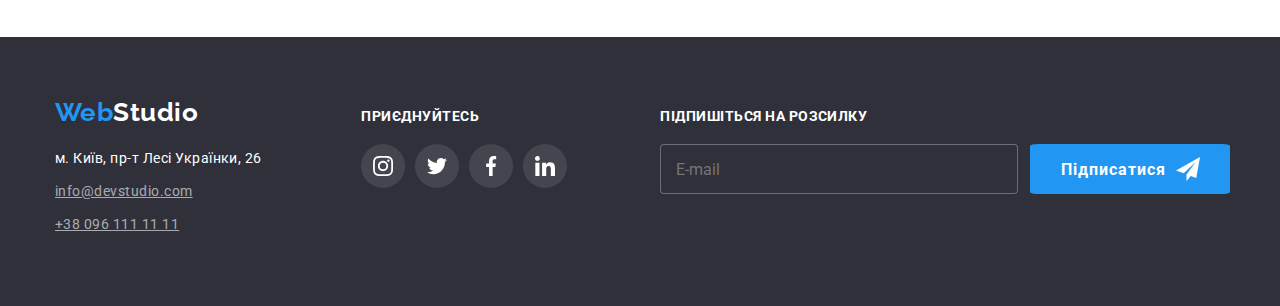
==== commit f35836f3: "Зміни в стилях scss" ====
--- a/portfolio.html
+++ b/portfolio.html
@@ -64,19 +64,19 @@
         <div class="container">
           <h1 style="display: none">Галерея наших робіт</h1>
           <ul class="portfolio__meny list">
-            <li class="portfolio__meny-button--last-margin">
+            <li class="portfolio__meny-button-last--margin">
               <button class="portfolio__meny-button" type="button">Усі</button>
             </li>
-            <li class="portfolio__meny-button-last-margin">
+            <li class="portfolio__meny-button-last--margin">
               <button class="portfolio__meny-button" type="button">Веб-сайт</button>
             </li>
-            <li class="portfolio__meny-button-last-margin">
+            <li class="portfolio__meny-button-last--margin">
               <button class="portfolio__meny-button" type="button">Додатки</button>
             </li>
-            <li class="portfolio__meny-button-last-margin">
+            <li class="portfolio__meny-button-last--margin">
               <button class="portfolio__meny-button" type="button">Дизайн</button>
             </li>
-            <li class="portfolio__meny-button-last-margin">
+            <li class="portfolio__meny-button-last--margin">
               <button class="portfolio__meny-button" type="button">Маркетинг</button>
             </li>
           </ul>
--- a/css/main.min.css
+++ b/css/main.min.css
@@ -1 +1 @@
-:root{--primary-text-color: #000000;--title-text-color: #757575;--accent-color: #2196f3;--heading-color: #2f303a;--featurs-title-color: #212121;--foter-adres-color: rgba(255, 255, 255, 0.6);--body-background-color: #ffffff;--heading-background-color: #f5f4fa;--featurs-bacgraund-color: #f5f5f5;--button-focus-color: #188ce8;--border-solid-color: #eeeeee;--sociala-medier-color: #afb1b8}.body{background-color:var(--body-background-color);font-family:Roboto,sans-serif;letter-spacing:.03em;margin:0 auto}html{-webkit-box-sizing:border-box;box-sizing:border-box}* *::before,*::after{-webkit-box-sizing:inherit;box-sizing:inherit}h1,h2,h3,p,ul{margin:0;padding:0}.list{list-style:none}.container{margin-left:auto;margin-right:auto;width:1200px;padding-left:15px;padding-right:15px}.header{border-bottom:1px solid #ececec}.header__body{display:-webkit-box;display:-ms-flexbox;display:flex;-webkit-box-pack:justify;-ms-flex-pack:justify;justify-content:space-between;-webkit-box-align:center;-ms-flex-align:center;align-items:center}.header__nav{display:-webkit-box;display:-ms-flexbox;display:flex;-webkit-box-pack:justify;-ms-flex-pack:justify;justify-content:space-between;-webkit-box-align:center;-ms-flex-align:center;align-items:center}.header__list-nav{display:-webkit-box;display:-ms-flexbox;display:flex}.heder__nav-page{color:var(--featurs-title-color);font-weight:500;font-size:14px;line-height:1.14;letter-spacing:.02em;text-decoration:none;display:block;padding:32px 0;-webkit-transition:color 250ms cubic-bezier(0.4, 0, 0.2, 1);transition:color 250ms cubic-bezier(0.4, 0, 0.2, 1)}.heder__nav-page:hover,.heder__nav-page:focus{color:var(--accent-color)}.heder__nav-page--current{color:var(--accent-color)}.heder__nav-page--current::after{position:absolute;content:"";display:-webkit-box;display:-ms-flexbox;display:flex;height:4px;width:100%;background:#2196f3;border-radius:2px;margin-top:28px}.heder__nav-page--current-small{position:relative}.heder__nav-page--last-margin:not(:last-child){margin-right:30px}.logo{color:var(--accent-color);font-family:Raleway,sans-serif;font-weight:700;font-size:26px;line-height:1.19;text-decoration:none;display:inline-block;margin-right:93px}.logo--black{color:var(--primary-text-color);font-family:Raleway,sans-serif;font-weight:700;font-size:26px;line-height:1.19;margin-right:0px}.logo--position{margin-bottom:20px;display:-webkit-box;display:-ms-flexbox;display:flex}.logo--wite{color:var(--body-background-color);font-family:Raleway,sans-serif;font-weight:700;font-size:26px;line-height:1.19;margin:0px}.contacts{display:-webkit-box;display:-ms-flexbox;display:flex}.contacts--last-margin:not(:last-child){margin-right:30px}.contacts__info{color:var(--title-text-color);text-decoration:none;font-size:14px;line-height:1.71;font-weight:500;display:-webkit-inline-box;display:-ms-inline-flexbox;display:inline-flex;-webkit-box-align:center;-ms-flex-align:center;align-items:center;-webkit-transition:color 250ms cubic-bezier(0.4, 0, 0.2, 1);transition:color 250ms cubic-bezier(0.4, 0, 0.2, 1)}.contacts__info:hover,.contacts__info:focus{color:var(--accent-color)}.contacts__symbol{margin-right:10px}.footer__contacts--margin{margin-bottom:9px}.footer__contacts{padding-top:0;padding-bottom:9px;color:var(--foter-adres-color);font-size:14px;line-height:1.71;font-style:normal;-webkit-transition:color 250ms cubic-bezier(0.4, 0, 0.2, 1);transition:color 250ms cubic-bezier(0.4, 0, 0.2, 1)}.footer__contacts:hover,.footer__contacts:focus{color:var(--accent-color)}.hero{background-color:#c4c4c4;text-align:center;padding:200px;max-width:1600px;min-height:600px;background-image:-webkit-gradient(linear, left top, left bottom, from(rgba(47, 48, 58, 0.4)), to(rgba(47, 48, 58, 0.4))),url(../images/fon.jpg);background-image:linear-gradient(rgba(47, 48, 58, 0.4), rgba(47, 48, 58, 0.4)),url(../images/fon.jpg);margin-left:auto;margin-right:auto}.herou__text{color:var(--body-background-color);font-weight:900;font-size:44px;line-height:1.36;text-align:center;letter-spacing:.06em;text-transform:uppercase;margin-bottom:30px}.button{padding:10px 32px;display:inline-block;border-radius:4%;min-width:216px;text-align:center;color:var(--body-background-color);background-color:var(--accent-color);font-family:inherit;font-weight:700;font-size:16px;line-height:1.87;letter-spacing:.06em;cursor:pointer;border:1px solid rgba(0,0,0,0);-webkit-transition:-webkit-transform 250ms cubic-bezier(0.4, 0, 0.2, 1);transition:-webkit-transform 250ms cubic-bezier(0.4, 0, 0.2, 1);transition:transform 250ms cubic-bezier(0.4, 0, 0.2, 1);transition:transform 250ms cubic-bezier(0.4, 0, 0.2, 1), -webkit-transform 250ms cubic-bezier(0.4, 0, 0.2, 1)}.button:hover,.button:focus{background-color:var(--button-focus-color)}.button--auto-margin{margin-left:auto;margin-right:auto}.footer__button{display:-webkit-box;display:-ms-flexbox;display:flex;-webkit-box-align:center;-ms-flex-align:center;align-items:center;-webkit-box-pack:center;-ms-flex-pack:center;justify-content:center;padding:10px 28px;height:50px;min-width:200px}.footer__button-icon{margin-left:10px}.backdrop{position:fixed;top:0px;left:0px;width:100%;height:100%;background-color:rgba(0,0,0,.2);z-index:1;-webkit-transition:opacity 250ms cubic-bezier(0.4, 0, 0.2, 1),visibility 250ms cubic-bezier(0.4, 0, 0.2, 1);transition:opacity 250ms cubic-bezier(0.4, 0, 0.2, 1),visibility 250ms cubic-bezier(0.4, 0, 0.2, 1)}.backdrop.is-hidden{opacity:0;pointer-events:none;visibility:hidden;-webkit-transition:background-color 250ms cubic-bezier(0.4, 0, 0.2, 1);transition:background-color 250ms cubic-bezier(0.4, 0, 0.2, 1)}.modal{position:absolute;top:50%;left:50%;-webkit-transform:translate(-50%, -50%);transform:translate(-50%, -50%);width:528px;height:581px;padding:40px;background:var(--body-background-color);-webkit-box-shadow:0px 1px 3px rgba(0,0,0,.12),0px 1px 1px rgba(0,0,0,.14),0px 2px 1px rgba(0,0,0,.2);box-shadow:0px 1px 3px rgba(0,0,0,.12),0px 1px 1px rgba(0,0,0,.14),0px 2px 1px rgba(0,0,0,.2);border-radius:4px;-webkit-transition:background-color 250ms cubic-bezier(0.4, 0, 0.2, 1),-webkit-box-shadow 250ms cubic-bezier(0.4, 0, 0.2, 1);transition:background-color 250ms cubic-bezier(0.4, 0, 0.2, 1),-webkit-box-shadow 250ms cubic-bezier(0.4, 0, 0.2, 1);transition:background-color 250ms cubic-bezier(0.4, 0, 0.2, 1),box-shadow 250ms cubic-bezier(0.4, 0, 0.2, 1);transition:background-color 250ms cubic-bezier(0.4, 0, 0.2, 1),box-shadow 250ms cubic-bezier(0.4, 0, 0.2, 1),-webkit-box-shadow 250ms cubic-bezier(0.4, 0, 0.2, 1)}.modal__button-close{position:absolute;top:8px;right:8px;display:-webkit-box;display:-ms-flexbox;display:flex;-webkit-box-align:center;-ms-flex-align:center;align-items:center;-webkit-box-pack:center;-ms-flex-pack:center;justify-content:center;margin:0px;width:30px;height:30px;border:1px solid rgba(0,0,0,.1);background-color:#fff;border-radius:50%;cursor:pointer;-webkit-transition:color 250ms cubic-bezier(0.4, 0, 0.2, 1);transition:color 250ms cubic-bezier(0.4, 0, 0.2, 1)}.modal__button-close:hover,.modal__button-close:focus{color:var(--accent-color)}.modal__titile{margin-bottom:12px;font-family:"Roboto";font-style:normal;font-weight:700;font-size:20px;line-height:1.15;text-align:center;letter-spacing:.03em}.form{width:448px}.form__filed{display:-webkit-box;display:-ms-flexbox;display:flex;position:relative;-webkit-box-orient:vertical;-webkit-box-direction:normal;-ms-flex-direction:column;flex-direction:column;margin-bottom:10px}.form__filed label{margin-bottom:4px;text-align:left;font-family:"Roboto";font-style:normal;font-weight:400;font-size:12px;line-height:1.16;letter-spacing:.01em;color:var(--title-text-color)}.form__input{margin:0px;padding:11px 12px;padding-left:40px;border:1px solid rgba(33,33,33,.2);border-radius:4px;-webkit-transition:border-color 250ms cubic-bezier(0.4, 0, 0.2, 1);transition:border-color 250ms cubic-bezier(0.4, 0, 0.2, 1);outline:none}.form__input:focus-within{border:1px solid var(--accent-color)}.form__input:focus~.form__icon{fill:#2196f3}.form__icon{display:inline-block;position:absolute;bottom:11px;left:12px;-webkit-transition:color 250ms cubic-bezier(0.4, 0, 0.2, 1);transition:color 250ms cubic-bezier(0.4, 0, 0.2, 1)}.form__comment{width:448px;height:120px;padding:11px 12px;border:1px solid rgba(33,33,33,.2);border-radius:4px;resize:none;font-family:"Roboto";font-style:normal;font-weight:400;font-size:12px;line-height:1.16;letter-spacing:.01em;outline:none;color:var(--title-text-color);-webkit-transition:border-color 250ms cubic-bezier(0.4, 0, 0.2, 1);transition:border-color 250ms cubic-bezier(0.4, 0, 0.2, 1)}.form__comment:focus-within{border:1px solid var(--accent-color)}.form__comment::-webkit-input-placeholder{color:rgba(117,117,117,.5)}.form__comment::-moz-placeholder{color:rgba(117,117,117,.5)}.form__comment:-ms-input-placeholder{color:rgba(117,117,117,.5)}.form__comment::-ms-input-placeholder{color:rgba(117,117,117,.5)}.form__comment::placeholder{color:rgba(117,117,117,.5)}.form__filed.form__filed--margin-bottom{margin-bottom:20px}.form__accept{color:var(--title-text-color);font-family:"Roboto";font-style:normal;font-weight:400;font-size:14px;line-height:1.71;margin-bottom:30px;display:inline-block;position:relative;padding-left:20px}.form__checkbox{position:absolute;width:1px;height:1px;margin:-1px;border:0;padding:0;white-space:nowrap;-webkit-clip-path:inset(100%);clip-path:inset(100%);clip:rect(0 0 0 0);overflow:hidden}.form__icon-check{position:absolute;left:0;top:4px;fill:rgba(0,0,0,0);display:inline-block;border:2px solid #212121;border-radius:2px;-webkit-transition:background-color 250ms cubic-bezier(0.4, 0, 0.2, 1),border-color 250ms cubic-bezier(0.4, 0, 0.2, 1),fill 250ms cubic-bezier(0.4, 0, 0.2, 1);transition:background-color 250ms cubic-bezier(0.4, 0, 0.2, 1),border-color 250ms cubic-bezier(0.4, 0, 0.2, 1),fill 250ms cubic-bezier(0.4, 0, 0.2, 1)}.form__checkbox:checked+.form__icon-check{fill:var(--body-background-color);background-color:var(--accent-color);border-color:var(--accent-color)}.form__accept-link{color:var(--accent-color);text-decoration:underline;margin-left:5px}.footer__form{display:-webkit-box;display:-ms-flexbox;display:flex}.footer__form-email{width:358px;height:50px;padding:16px 15px;margin-right:12px;font-family:"Roboto";font-style:normal;font-weight:400;font-size:16px;line-height:1.25;color:rgba(255,255,255,.6);background-color:var(--heading-color);border:1px solid rgba(255,255,255,.3);border-radius:4px;outline:none;-webkit-transition:border-color 250ms cubic-bezier(0.4, 0, 0.2, 1);transition:border-color 250ms cubic-bezier(0.4, 0, 0.2, 1)}.footer__form-email:focus-within{border:1px solid var(--accent-color)}.featurs{padding-top:94px;padding-bottom:94px}.featurs__list{display:-webkit-box;display:-ms-flexbox;display:flex;width:1170px}.featurs__list-groups--margin:not(:last-child){margin-right:30px}.featurs__groups-icon{background-color:var(--featurs-bacgraund-color);width:270px;height:120px;display:-webkit-box;display:-ms-flexbox;display:flex;-webkit-box-pack:center;-ms-flex-pack:center;justify-content:center;-webkit-box-align:center;-ms-flex-align:center;align-items:center}.featurs__groups-title{color:var(--featurs-title-color);font-size:14px;line-height:1.4;text-transform:uppercase;margin-bottom:10px;margin-top:30px}.featurs__groups-text{color:var(--title-text-color);font-size:14px;line-height:1.7;margin-right:30px}.heading{padding-top:0;padding-bottom:94px}.heading__titel{color:var(--featurs-title-color);font-size:36px;line-height:1.16;text-align:center;margin-bottom:50px}.heading__gallery{display:-webkit-box;display:-ms-flexbox;display:flex;margin:0%;padding:0%;list-style:none}.heading__gallery-foto{max-width:100%;height:auto;display:block}.heading__gallery-foto:not(:last-child){margin-right:30px}.heading__foto-box{position:relative}.heading__foto-text{display:-webkit-box;display:-ms-flexbox;display:flex;font-family:"Roboto";font-style:normal;font-weight:700;font-size:14px;line-height:1.14;color:var(--body-background-color);padding:27px 0px;width:370px;position:absolute;background-color:rgba(47,48,58,.8);text-align:center;-webkit-box-pack:center;-ms-flex-pack:center;justify-content:center;bottom:0px}.comanda{background-color:var(--heading-background-color);margin-top:0%;margin-bottom:0%;padding-top:94px;padding-bottom:94px}.comanda__title{color:var(--featurs-title-color);font-size:36px;line-height:1.16;text-align:center;margin-top:0%;margin-bottom:50px}.comanda__worker-list{display:-webkit-box;display:-ms-flexbox;display:flex;-webkit-box-pack:justify;-ms-flex-pack:justify;justify-content:space-between}.comanda__list-content{background-color:var(--body-background-color);margin-top:0;margin-bottom:0px;padding-bottom:30px;-webkit-box-shadow:0px 1px 3px rgba(0,0,0,.12),0px 1px 1px rgba(0,0,0,.14),0px 2px 1px rgba(0,0,0,.2);box-shadow:0px 1px 3px rgba(0,0,0,.12),0px 1px 1px rgba(0,0,0,.14),0px 2px 1px rgba(0,0,0,.2);border-radius:0px 0px 4px 4px}.comanda__worker-information{padding-top:30px;padding-bottom:30px}.comanda__worker-name{color:var(--featurs-title-color);font-weight:500;font-size:16px;line-height:1.18;text-align:center}.comanda__worker-position{color:var(--title-text-color);font-size:16px;line-height:1.18;text-align:center;margin-top:10px}.sociala-medier{display:-webkit-box;display:-ms-flexbox;display:flex;-webkit-box-pack:center;-ms-flex-pack:center;justify-content:center}.sociala-medier__icon--last-margin:not(:last-child){margin-right:10px}.sociala-medier__link{display:-webkit-box;display:-ms-flexbox;display:flex;-webkit-box-pack:center;-ms-flex-pack:center;justify-content:center;-webkit-box-align:center;-ms-flex-align:center;align-items:center;height:44px;width:44px;color:var(--sociala-medier-color);cursor:pointer;border-radius:50%;-webkit-transition:background-color 250ms cubic-bezier(0.4, 0, 0.2, 1),color 250ms cubic-bezier(0.4, 0, 0.2, 1);transition:background-color 250ms cubic-bezier(0.4, 0, 0.2, 1),color 250ms cubic-bezier(0.4, 0, 0.2, 1)}.sociala-medier__link:hover,.sociala-medier__link:focus{background-color:var(--accent-color);color:var(--body-background-color)}.sociala-medier__icon{-o-object-position:50px 50px;object-position:50px 50px;fill:currentColor;-webkit-transition:color 250ma cubic-bezier(0.4, 0, 0.2, 1);transition:color 250ma cubic-bezier(0.4, 0, 0.2, 1)}.sociala-medier__icon:hover,.sociala-medier__icon:focus{color:var(--body-background-color)}.sociala-medier__link--grey{color:var(--body-background-color);background-color:rgba(255,255,255,.1);border-radius:50px;-webkit-transition:background-color 250ms cubic-bezier(0.4, 0, 0.2, 1);transition:background-color 250ms cubic-bezier(0.4, 0, 0.2, 1)}.sociala-medier__link--grey:hover,.sociala-medier__link--grey:focus{background-color:#2196f3}.customers{padding-top:94px;padding-bottom:94px}.customers__title{font-family:Roboto;font-size:36px;line-height:1.16;text-align:center;color:var(--featurs-title-color)}.customers__list{display:-webkit-box;display:-ms-flexbox;display:flex;margin-top:50px}.customers__list-client:not(:last-child){margin-right:30px}.custom-logo{display:-webkit-box;display:-ms-flexbox;display:flex;-webkit-box-pack:center;-ms-flex-pack:center;justify-content:center;-webkit-box-align:center;-ms-flex-align:center;align-items:center;width:170px;height:92px;cursor:pointer;border:1px solid var(--sociala-medier-color);color:var(--sociala-medier-color);border-radius:4px;-webkit-transition:color 250ms cubic-bezier(0.4, 0, 0.2, 1),border-color 250ms cubic-bezier(0.4, 0, 0.2, 1);transition:color 250ms cubic-bezier(0.4, 0, 0.2, 1),border-color 250ms cubic-bezier(0.4, 0, 0.2, 1)}.custom-logo:hover,.custom-logo:focus{color:var(--accent-color);border:1px solid var(--accent-color)}.footer{background-color:var(--heading-color);padding-top:60px;padding-bottom:60px}.footer__nav{display:-webkit-box;display:-ms-flexbox;display:flex;-webkit-box-align:baseline;-ms-flex-align:baseline;align-items:baseline}.footer__contact-details{margin-right:70px}.footer__adres{color:var(--body-background-color);font-style:normal;font-size:14px;line-height:1.71;margin-bottom:9px}.footer__social-networks{font-family:Roboto;font-weight:700;color:var(--body-background-color);font-size:14px;line-height:1.14;margin-bottom:20px}.footer__subscription{margin-left:93px}/*# sourceMappingURL=main.min.css.map */+:root{--primary-text-color: #000000;--title-text-color: #757575;--accent-color: #2196f3;--heading-color: #2f303a;--featurs-title-color: #212121;--foter-adres-color: rgba(255, 255, 255, 0.6);--body-background-color: #ffffff;--heading-background-color: #f5f4fa;--featurs-bacgraund-color: #f5f5f5;--button-focus-color: #188ce8;--border-solid-color: #eeeeee;--sociala-medier-color: #afb1b8;--gallery-card-box-shadow-color: 0px 1px 1px rgba(0, 0, 0, 0.12), 0px 4px 4px rgba(0, 0, 0, 0.06), 1px 4px 6px rgba(0, 0, 0, 0.16);--portfolio__gallery-tumb-color: rgba(33, 150, 243, 0.9)}.body{background-color:var(--body-background-color);font-family:Roboto,sans-serif;letter-spacing:.03em;margin:0 auto}html{-webkit-box-sizing:border-box;box-sizing:border-box}* *::before,*::after{-webkit-box-sizing:inherit;box-sizing:inherit}h1,h2,h3,p,ul{margin:0;padding:0}.list{list-style:none}.container{margin-left:auto;margin-right:auto;width:1200px;padding-left:15px;padding-right:15px}.header{border-bottom:1px solid #ececec}.header__body{display:-webkit-box;display:-ms-flexbox;display:flex;-webkit-box-pack:justify;-ms-flex-pack:justify;justify-content:space-between;-webkit-box-align:center;-ms-flex-align:center;align-items:center}.header__nav{display:-webkit-box;display:-ms-flexbox;display:flex;-webkit-box-pack:justify;-ms-flex-pack:justify;justify-content:space-between;-webkit-box-align:center;-ms-flex-align:center;align-items:center}.header__list-nav{display:-webkit-box;display:-ms-flexbox;display:flex}.heder__nav-page{color:var(--featurs-title-color);font-weight:500;font-size:14px;line-height:1.14;letter-spacing:.02em;text-decoration:none;display:block;padding:32px 0;-webkit-transition:color 250ms cubic-bezier(0.4, 0, 0.2, 1);transition:color 250ms cubic-bezier(0.4, 0, 0.2, 1)}.heder__nav-page:hover,.heder__nav-page:focus{color:var(--accent-color)}.heder__nav-page--current{color:var(--accent-color)}.heder__nav-page--current::after{position:absolute;content:"";display:-webkit-box;display:-ms-flexbox;display:flex;height:4px;width:100%;background:#2196f3;border-radius:2px;margin-top:28px}.heder__nav-page--current-small{position:relative}.heder__nav-page--last-margin:not(:last-child):not(:last-child){margin-right:30px}.logo{color:var(--accent-color);font-family:Raleway,sans-serif;font-weight:700;font-size:26px;line-height:1.19;text-decoration:none;display:inline-block;margin-right:93px}.logo--black{color:var(--primary-text-color);font-family:Raleway,sans-serif;font-weight:700;font-size:26px;line-height:1.19;margin-right:0px}.logo--position{margin-bottom:20px;display:-webkit-box;display:-ms-flexbox;display:flex}.logo--wite{color:var(--body-background-color);font-family:Raleway,sans-serif;font-weight:700;font-size:26px;line-height:1.19;margin:0px}.contacts{display:-webkit-box;display:-ms-flexbox;display:flex}.contacts__symbol{margin-right:10px}.contacts--last-margin:not(:last-child){margin-right:30px}.contacts__info{color:var(--title-text-color);text-decoration:none;font-size:14px;line-height:1.71;font-weight:500;display:-webkit-inline-box;display:-ms-inline-flexbox;display:inline-flex;-webkit-box-align:center;-ms-flex-align:center;align-items:center;-webkit-transition:color 250ms cubic-bezier(0.4, 0, 0.2, 1);transition:color 250ms cubic-bezier(0.4, 0, 0.2, 1)}.contacts__info:hover,.contacts__info:focus{color:var(--accent-color)}.footer__contacts--margin{margin-bottom:9px}.footer__contacts{padding-top:0;padding-bottom:9px;color:var(--foter-adres-color);font-size:14px;line-height:1.71;font-style:normal;-webkit-transition:color 250ms cubic-bezier(0.4, 0, 0.2, 1);transition:color 250ms cubic-bezier(0.4, 0, 0.2, 1)}.footer__contacts:hover,.footer__contacts:focus{color:var(--accent-color)}.hero{background-color:#c4c4c4;text-align:center;padding:200px;max-width:1600px;min-height:600px;background-image:-webkit-gradient(linear, left top, left bottom, from(rgba(47, 48, 58, 0.4)), to(rgba(47, 48, 58, 0.4))),url(../images/fon.jpg);background-image:linear-gradient(rgba(47, 48, 58, 0.4), rgba(47, 48, 58, 0.4)),url(../images/fon.jpg);margin-left:auto;margin-right:auto}.hero__text{color:var(--body-background-color);font-weight:900;font-size:44px;line-height:1.36;text-align:center;letter-spacing:.06em;text-transform:uppercase;margin-bottom:30px}.button{padding:10px 32px;display:inline-block;border-radius:4%;min-width:216px;text-align:center;color:var(--body-background-color);background-color:var(--accent-color);font-family:inherit;font-weight:700;font-size:16px;line-height:1.87;letter-spacing:.06em;cursor:pointer;border:1px solid rgba(0,0,0,0);-webkit-transition:-webkit-transform 250ms cubic-bezier(0.4, 0, 0.2, 1);transition:-webkit-transform 250ms cubic-bezier(0.4, 0, 0.2, 1);transition:transform 250ms cubic-bezier(0.4, 0, 0.2, 1);transition:transform 250ms cubic-bezier(0.4, 0, 0.2, 1), -webkit-transform 250ms cubic-bezier(0.4, 0, 0.2, 1)}.button:hover,.button:focus{background-color:var(--button-focus-color)}.button--auto-margin{margin-left:auto;margin-right:auto}.footer__button{display:-webkit-box;display:-ms-flexbox;display:flex;-webkit-box-align:center;-ms-flex-align:center;align-items:center;-webkit-box-pack:center;-ms-flex-pack:center;justify-content:center;padding:10px 28px;height:50px;min-width:200px}.footer__button-icon{margin-left:10px}.backdrop{position:fixed;top:0px;left:0px;width:100%;height:100%;background-color:rgba(0,0,0,.2);z-index:1;-webkit-transition:opacity 250ms cubic-bezier(0.4, 0, 0.2, 1),visibility 250ms cubic-bezier(0.4, 0, 0.2, 1);transition:opacity 250ms cubic-bezier(0.4, 0, 0.2, 1),visibility 250ms cubic-bezier(0.4, 0, 0.2, 1)}.backdrop.is-hidden{opacity:0;pointer-events:none;visibility:hidden;-webkit-transition:background-color 250ms cubic-bezier(0.4, 0, 0.2, 1);transition:background-color 250ms cubic-bezier(0.4, 0, 0.2, 1)}.modal{position:absolute;top:50%;left:50%;-webkit-transform:translate(-50%, -50%);transform:translate(-50%, -50%);width:528px;height:581px;padding:40px;background:var(--body-background-color);-webkit-box-shadow:0px 1px 3px rgba(0,0,0,.12),0px 1px 1px rgba(0,0,0,.14),0px 2px 1px rgba(0,0,0,.2);box-shadow:0px 1px 3px rgba(0,0,0,.12),0px 1px 1px rgba(0,0,0,.14),0px 2px 1px rgba(0,0,0,.2);border-radius:4px;-webkit-transition:background-color 250ms cubic-bezier(0.4, 0, 0.2, 1),-webkit-box-shadow 250ms cubic-bezier(0.4, 0, 0.2, 1);transition:background-color 250ms cubic-bezier(0.4, 0, 0.2, 1),-webkit-box-shadow 250ms cubic-bezier(0.4, 0, 0.2, 1);transition:background-color 250ms cubic-bezier(0.4, 0, 0.2, 1),box-shadow 250ms cubic-bezier(0.4, 0, 0.2, 1);transition:background-color 250ms cubic-bezier(0.4, 0, 0.2, 1),box-shadow 250ms cubic-bezier(0.4, 0, 0.2, 1),-webkit-box-shadow 250ms cubic-bezier(0.4, 0, 0.2, 1)}.modal__button-close{position:absolute;top:8px;right:8px;display:-webkit-box;display:-ms-flexbox;display:flex;-webkit-box-align:center;-ms-flex-align:center;align-items:center;-webkit-box-pack:center;-ms-flex-pack:center;justify-content:center;margin:0px;width:30px;height:30px;border:1px solid rgba(0,0,0,.1);background-color:#fff;border-radius:50%;cursor:pointer;-webkit-transition:color 250ms cubic-bezier(0.4, 0, 0.2, 1);transition:color 250ms cubic-bezier(0.4, 0, 0.2, 1)}.modal__button-close:hover,.modal__button-close:focus{color:var(--accent-color)}.modal__titile{margin-bottom:12px;font-family:"Roboto";font-style:normal;font-weight:700;font-size:20px;line-height:1.15;text-align:center;letter-spacing:.03em}.form{width:448px}.form__filed{display:-webkit-box;display:-ms-flexbox;display:flex;position:relative;-webkit-box-orient:vertical;-webkit-box-direction:normal;-ms-flex-direction:column;flex-direction:column;margin-bottom:10px}.form__filed label{margin-bottom:4px;text-align:left;font-family:"Roboto";font-style:normal;font-weight:400;font-size:12px;line-height:1.16;letter-spacing:.01em;color:var(--title-text-color)}.form__input{margin:0px;padding:11px 12px;padding-left:40px;border:1px solid rgba(33,33,33,.2);border-radius:4px;-webkit-transition:border-color 250ms cubic-bezier(0.4, 0, 0.2, 1);transition:border-color 250ms cubic-bezier(0.4, 0, 0.2, 1);outline:none}.form__input:focus-within{border:1px solid var(--accent-color)}.form__input:focus~.form__icon{fill:#2196f3}.form__icon{display:inline-block;position:absolute;bottom:11px;left:12px;-webkit-transition:color 250ms cubic-bezier(0.4, 0, 0.2, 1);transition:color 250ms cubic-bezier(0.4, 0, 0.2, 1)}.form__comment{width:448px;height:120px;padding:11px 12px;border:1px solid rgba(33,33,33,.2);border-radius:4px;resize:none;font-family:"Roboto";font-style:normal;font-weight:400;font-size:12px;line-height:1.16;letter-spacing:.01em;outline:none;color:var(--title-text-color);-webkit-transition:border-color 250ms cubic-bezier(0.4, 0, 0.2, 1);transition:border-color 250ms cubic-bezier(0.4, 0, 0.2, 1)}.form__comment:focus-within{border:1px solid var(--accent-color)}.form__comment::-webkit-input-placeholder{color:rgba(117,117,117,.5)}.form__comment::-moz-placeholder{color:rgba(117,117,117,.5)}.form__comment:-ms-input-placeholder{color:rgba(117,117,117,.5)}.form__comment::-ms-input-placeholder{color:rgba(117,117,117,.5)}.form__comment::placeholder{color:rgba(117,117,117,.5)}.form__filed.form__filed--margin-bottom{margin-bottom:20px}.form__accept{color:var(--title-text-color);font-family:"Roboto";font-style:normal;font-weight:400;font-size:14px;line-height:1.71;margin-bottom:30px;display:inline-block;position:relative;padding-left:20px}.form__checkbox{position:absolute;width:1px;height:1px;margin:-1px;border:0;padding:0;white-space:nowrap;-webkit-clip-path:inset(100%);clip-path:inset(100%);clip:rect(0 0 0 0);overflow:hidden}.form__icon-check{position:absolute;left:0;top:4px;fill:rgba(0,0,0,0);display:inline-block;border:2px solid #212121;border-radius:2px;-webkit-transition:background-color 250ms cubic-bezier(0.4, 0, 0.2, 1),border-color 250ms cubic-bezier(0.4, 0, 0.2, 1),fill 250ms cubic-bezier(0.4, 0, 0.2, 1);transition:background-color 250ms cubic-bezier(0.4, 0, 0.2, 1),border-color 250ms cubic-bezier(0.4, 0, 0.2, 1),fill 250ms cubic-bezier(0.4, 0, 0.2, 1)}.form__checkbox:checked+.form__icon-check{fill:var(--body-background-color);background-color:var(--accent-color);border-color:var(--accent-color)}.form__accept-link{color:var(--accent-color);text-decoration:underline;margin-left:5px}.footer__form{display:-webkit-box;display:-ms-flexbox;display:flex}.footer__form-email{width:358px;height:50px;padding:16px 15px;margin-right:12px;font-family:"Roboto";font-style:normal;font-weight:400;font-size:16px;line-height:1.25;color:rgba(255,255,255,.6);background-color:var(--heading-color);border:1px solid rgba(255,255,255,.3);border-radius:4px;outline:none;-webkit-transition:border-color 250ms cubic-bezier(0.4, 0, 0.2, 1);transition:border-color 250ms cubic-bezier(0.4, 0, 0.2, 1)}.footer__form-email:focus-within{border:1px solid var(--accent-color)}.featurs{padding-top:94px;padding-bottom:94px}.featurs__list{display:-webkit-box;display:-ms-flexbox;display:flex;width:1170px}.featurs__groups-icon{background-color:var(--featurs-bacgraund-color);width:270px;height:120px;display:-webkit-box;display:-ms-flexbox;display:flex;-webkit-box-pack:center;-ms-flex-pack:center;justify-content:center;-webkit-box-align:center;-ms-flex-align:center;align-items:center}.featurs__groups-title{color:var(--featurs-title-color);font-size:14px;line-height:1.4;text-transform:uppercase;margin-bottom:10px;margin-top:30px}.featurs__groups-text{color:var(--title-text-color);font-size:14px;line-height:1.7;margin-right:30px}.featurs__list-groups--margin:not(:last-child){margin-right:30px}.heading{padding-top:0;padding-bottom:94px}.heading__titel{color:var(--featurs-title-color);font-size:36px;line-height:1.16;text-align:center;margin-bottom:50px}.heading__gallery{display:-webkit-box;display:-ms-flexbox;display:flex;margin:0%;padding:0%;list-style:none}.heading__gallery-foto{max-width:100%;height:auto;display:block}.heading__gallery-foto:not(:last-child){margin-right:30px}.heading__foto-box{position:relative}.heading__foto-text{display:-webkit-box;display:-ms-flexbox;display:flex;font-family:"Roboto";font-style:normal;font-weight:700;font-size:14px;line-height:1.14;color:var(--body-background-color);padding:27px 0px;width:370px;position:absolute;background-color:rgba(47,48,58,.8);text-align:center;-webkit-box-pack:center;-ms-flex-pack:center;justify-content:center;bottom:0px}.comanda{background-color:var(--heading-background-color);margin-top:0%;margin-bottom:0%;padding-top:94px;padding-bottom:94px}.comanda__title{color:var(--featurs-title-color);font-size:36px;line-height:1.16;text-align:center;margin-top:0%;margin-bottom:50px}.comanda__worker-list{display:-webkit-box;display:-ms-flexbox;display:flex;-webkit-box-pack:justify;-ms-flex-pack:justify;justify-content:space-between}.comanda__worker-list__list-content{background-color:var(--body-background-color);margin-top:0;margin-bottom:0px;padding-bottom:30px;-webkit-box-shadow:0px 1px 3px rgba(0,0,0,.12),0px 1px 1px rgba(0,0,0,.14),0px 2px 1px rgba(0,0,0,.2);box-shadow:0px 1px 3px rgba(0,0,0,.12),0px 1px 1px rgba(0,0,0,.14),0px 2px 1px rgba(0,0,0,.2);border-radius:0px 0px 4px 4px}.comanda__worker-list__worker-information{padding-top:30px;padding-bottom:30px}.comanda__worker-list__worker-name{color:var(--featurs-title-color);font-weight:500;font-size:16px;line-height:1.18;text-align:center}.comanda__worker-list__worker-position{color:var(--title-text-color);font-size:16px;line-height:1.18;text-align:center;margin-top:10px}.sociala-medier{display:-webkit-box;display:-ms-flexbox;display:flex;-webkit-box-pack:center;-ms-flex-pack:center;justify-content:center}.sociala-medier__icon--last-margin:not(:last-child){margin-right:10px}.sociala-medier__link{display:-webkit-box;display:-ms-flexbox;display:flex;-webkit-box-pack:center;-ms-flex-pack:center;justify-content:center;-webkit-box-align:center;-ms-flex-align:center;align-items:center;height:44px;width:44px;color:var(--sociala-medier-color);cursor:pointer;border-radius:50%;-webkit-transition:background-color 250ms cubic-bezier(0.4, 0, 0.2, 1),color 250ms cubic-bezier(0.4, 0, 0.2, 1);transition:background-color 250ms cubic-bezier(0.4, 0, 0.2, 1),color 250ms cubic-bezier(0.4, 0, 0.2, 1)}.sociala-medier__link:hover,.sociala-medier__link:focus{background-color:var(--accent-color);color:var(--body-background-color)}.sociala-medier__icon{-o-object-position:50px 50px;object-position:50px 50px;fill:currentColor;-webkit-transition:color 250ma cubic-bezier(0.4, 0, 0.2, 1);transition:color 250ma cubic-bezier(0.4, 0, 0.2, 1)}.sociala-medier__icon:hover,.sociala-medier__icon:focus{color:var(--body-background-color)}.sociala-medier__link--grey{color:var(--body-background-color);background-color:rgba(255,255,255,.1);border-radius:50px;-webkit-transition:background-color 250ms cubic-bezier(0.4, 0, 0.2, 1);transition:background-color 250ms cubic-bezier(0.4, 0, 0.2, 1)}.sociala-medier__link--grey:hover,.sociala-medier__link--grey:focus{background-color:#2196f3}.customers{padding-top:94px;padding-bottom:94px}.customers__title{font-family:Roboto;font-size:36px;line-height:1.16;text-align:center;color:var(--featurs-title-color)}.customers__list{display:-webkit-box;display:-ms-flexbox;display:flex;margin-top:50px}.customers__list-client:not(:last-child){margin-right:30px}.custom-logo{display:-webkit-box;display:-ms-flexbox;display:flex;-webkit-box-pack:center;-ms-flex-pack:center;justify-content:center;-webkit-box-align:center;-ms-flex-align:center;align-items:center;width:170px;height:92px;cursor:pointer;border:1px solid var(--sociala-medier-color);color:var(--sociala-medier-color);border-radius:4px;-webkit-transition:color 250ms cubic-bezier(0.4, 0, 0.2, 1),border-color 250ms cubic-bezier(0.4, 0, 0.2, 1);transition:color 250ms cubic-bezier(0.4, 0, 0.2, 1),border-color 250ms cubic-bezier(0.4, 0, 0.2, 1)}.custom-logo:hover,.custom-logo:focus{color:var(--accent-color);border:1px solid var(--accent-color)}.footer{background-color:var(--heading-color);padding-top:60px;padding-bottom:60px}.footer__nav{display:-webkit-box;display:-ms-flexbox;display:flex;-webkit-box-align:baseline;-ms-flex-align:baseline;align-items:baseline}.footer__adres{color:var(--body-background-color);font-style:normal;font-size:14px;line-height:1.71;margin-bottom:9px}.footer__contact-details{margin-right:70px}.footer__social-networks{font-family:Roboto;font-weight:700;color:var(--body-background-color);font-size:14px;line-height:1.14;margin-bottom:20px}.footer__subscription{margin-left:93px}.portfolio{padding-top:94px;padding-bottom:94px}.portfolio__meny{display:-webkit-box;display:-ms-flexbox;display:flex;-webkit-box-pack:center;-ms-flex-pack:center;justify-content:center;margin-bottom:50px}.portfolio__meny-button-last--margin:not(:last-child):not(:last-child){margin-right:8px;color:brown}.portfolio__meny-button{display:inline-block;text-align:center;padding:6px 22px;color:var(--featurs-title-color);background-color:var(--heading-background-color);font-family:inherit;font-weight:500;font-size:16px;line-height:1.62;letter-spacing:.03em;cursor:pointer;border-radius:4%;border:1px solid rgba(0,0,0,0);border-radius:4px;-webkit-transition:color 250ms cubic-bezier(0.4, 0, 0.2, 1),background-color 250ms cubic-bezier(0.4, 0, 0.2, 1),-webkit-box-shadow 250ms cubic-bezier(0.4, 0, 0.2, 1);transition:color 250ms cubic-bezier(0.4, 0, 0.2, 1),background-color 250ms cubic-bezier(0.4, 0, 0.2, 1),-webkit-box-shadow 250ms cubic-bezier(0.4, 0, 0.2, 1);transition:color 250ms cubic-bezier(0.4, 0, 0.2, 1),background-color 250ms cubic-bezier(0.4, 0, 0.2, 1),box-shadow 250ms cubic-bezier(0.4, 0, 0.2, 1);transition:color 250ms cubic-bezier(0.4, 0, 0.2, 1),background-color 250ms cubic-bezier(0.4, 0, 0.2, 1),box-shadow 250ms cubic-bezier(0.4, 0, 0.2, 1),-webkit-box-shadow 250ms cubic-bezier(0.4, 0, 0.2, 1)}.portfolio__meny-button:hover,.portfolio__meny-button:focus{background-color:var(--accent-color);color:var(--body-background-color);-webkit-box-shadow:0px 3px 1px rgba(0,0,0,.1),0px 1px 2px rgba(0,0,0,.08),0px 2px 2px rgba(0,0,0,.12);box-shadow:0px 3px 1px rgba(0,0,0,.1),0px 1px 2px rgba(0,0,0,.08),0px 2px 2px rgba(0,0,0,.12)}.portfolio__gallery{display:-webkit-box;display:-ms-flexbox;display:flex;-ms-flex-wrap:wrap;flex-wrap:wrap;margin-bottom:-30px;margin-right:-30px}.portfolio__gallery-li{-ms-flex-preferred-size:calc((100% - 90px)/3);flex-basis:calc((100% - 90px)/3);margin-bottom:30px;margin-right:30px}.portfolio__gallery-card{display:block;cursor:pointer;-webkit-transition:-webkit-box-shadow 250ms cubic-bezier(0.4, 0, 0.2, 1);transition:-webkit-box-shadow 250ms cubic-bezier(0.4, 0, 0.2, 1);transition:box-shadow 250ms cubic-bezier(0.4, 0, 0.2, 1);transition:box-shadow 250ms cubic-bezier(0.4, 0, 0.2, 1), -webkit-box-shadow 250ms cubic-bezier(0.4, 0, 0.2, 1)}.portfolio__gallery-card:hover{-webkit-box-shadow:var(--gallery-card-box-shadow-color);box-shadow:var(--gallery-card-box-shadow-color)}.portfolio__gallery-card:hover .portfolio__gallery-tumb::before{opacity:1;-webkit-transform:translateY(0);transform:translateY(0)}.portfolio__gallery-card:hover .portfolio__text--overlay{opacity:1}.portfolio__gallery-tumb{position:relative;overflow:hidden;display:-webkit-box;display:-ms-flexbox;display:flex}.portfolio__gallery-tumb::before{content:"";position:absolute;display:inline-block;width:100%;height:100%;background-color:var(--portfolio__gallery-tumb-color);-webkit-transition:opacity 250ms cubic-bezier(0.4, 0, 0.2, 1),-webkit-transform 250ms cubic-bezier(0.4, 0, 0.2, 1);transition:opacity 250ms cubic-bezier(0.4, 0, 0.2, 1),-webkit-transform 250ms cubic-bezier(0.4, 0, 0.2, 1);transition:opacity 250ms cubic-bezier(0.4, 0, 0.2, 1),transform 250ms cubic-bezier(0.4, 0, 0.2, 1);transition:opacity 250ms cubic-bezier(0.4, 0, 0.2, 1),transform 250ms cubic-bezier(0.4, 0, 0.2, 1),-webkit-transform 250ms cubic-bezier(0.4, 0, 0.2, 1);opacity:1;-webkit-transform:translateY(100%);transform:translateY(100%)}.portfolio__gallery-img{max-width:100%;height:auto;display:block}.portfolio__gallery-img:not(:last-child){margin-right:30px}.portfolio__text--overlay{position:absolute;top:50%;left:50%;-webkit-transform:translate(-50%, -50%);transform:translate(-50%, -50%);width:322px;height:168px;font-family:"Roboto";font-style:normal;font-weight:400;font-size:18px;line-height:1.5;color:var(--body-background-color);opacity:0;-webkit-transition:opacity 250ms cubic-bezier(0.4, 0, 0.2, 1);transition:opacity 250ms cubic-bezier(0.4, 0, 0.2, 1)}.portfolio__gallery-group{padding-top:20px;padding-bottom:20px;padding-left:24px;max-width:370px;border:1px solid var(--border-solid-color)}.portfolio__group-title{color:var(--featurs-title-color);font-size:18px;line-height:2;letter-spacing:.06em;margin-top:0;margin-bottom:4px}.portfolio__group-examples{color:var(--title-text-color);font-size:16px;line-height:1.87;margin-top:0;margin-bottom:0}/*# sourceMappingURL=main.min.css.map */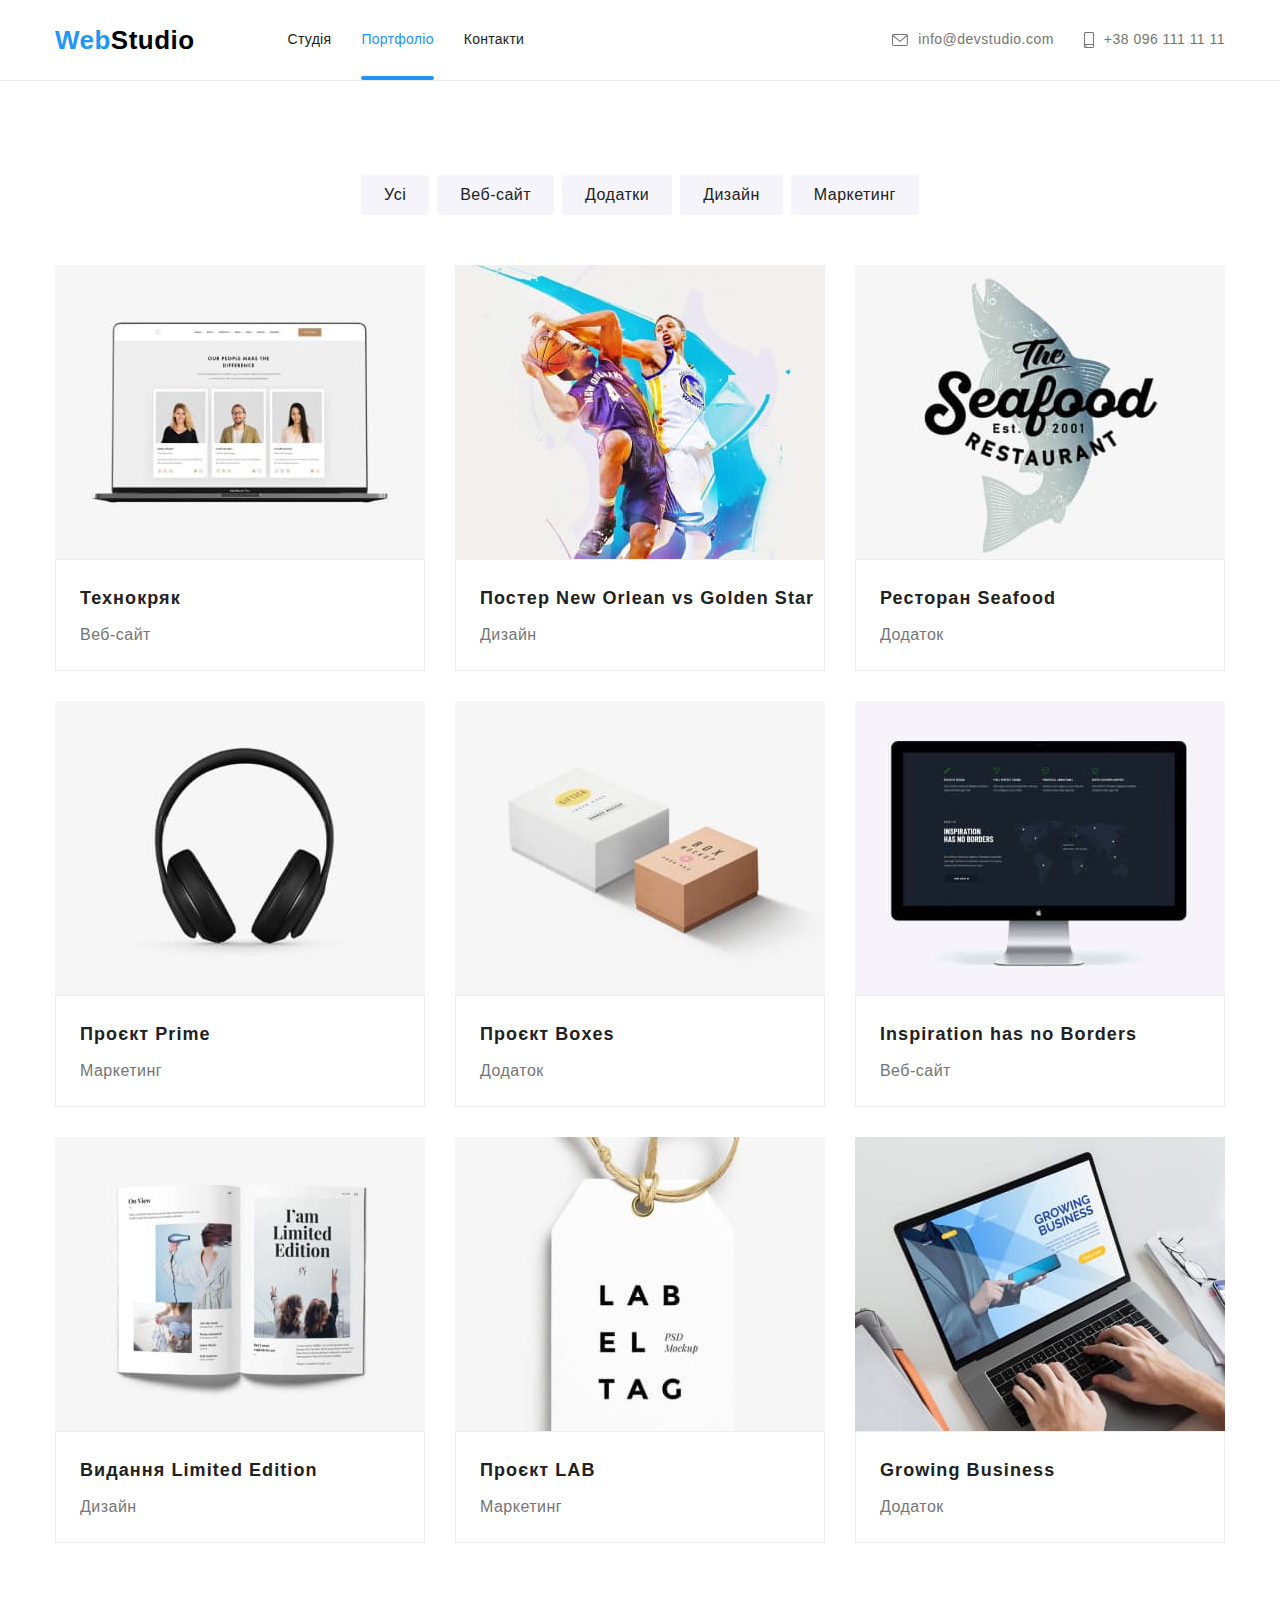
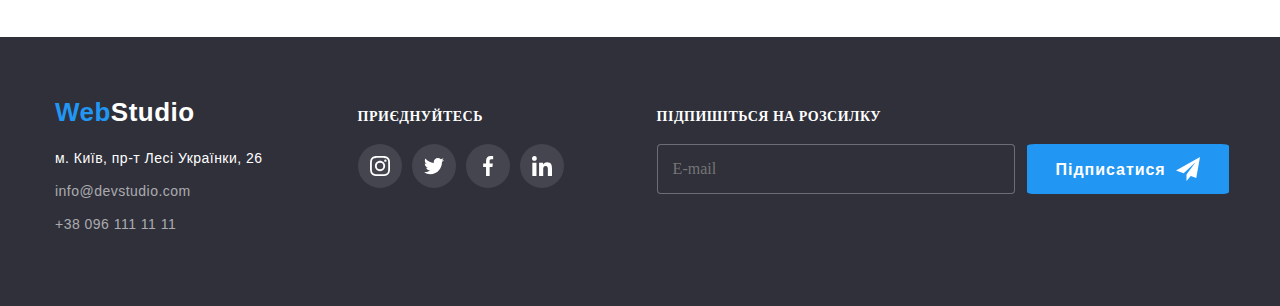
==== commit efa7d8f1: "доопрацювання помилок" ====
--- a/portfolio.html
+++ b/portfolio.html
@@ -16,7 +16,7 @@
       rel="stylesheet"
       href="https://cdnjs.cloudflare.com/ajax/libs/modern-normalize/1.1.0/modern-normalize.min.css"
     />
-    <link rel="stylesheet" href="./css/styles.css" />
+
     <link rel="stylesheet" href="./css/main.min.css" />
   </head>
   <body class="body">
--- a/css/main.min.css
+++ b/css/main.min.css
@@ -1 +1 @@
-:root{--primary-text-color: #000000;--title-text-color: #757575;--accent-color: #2196f3;--heading-color: #2f303a;--featurs-title-color: #212121;--foter-adres-color: rgba(255, 255, 255, 0.6);--body-background-color: #ffffff;--heading-background-color: #f5f4fa;--featurs-bacgraund-color: #f5f5f5;--button-focus-color: #188ce8;--border-solid-color: #eeeeee;--sociala-medier-color: #afb1b8;--gallery-card-box-shadow-color: 0px 1px 1px rgba(0, 0, 0, 0.12), 0px 4px 4px rgba(0, 0, 0, 0.06), 1px 4px 6px rgba(0, 0, 0, 0.16);--portfolio__gallery-tumb-color: rgba(33, 150, 243, 0.9)}.body{background-color:var(--body-background-color);font-family:Roboto,sans-serif;letter-spacing:.03em;margin:0 auto}html{-webkit-box-sizing:border-box;box-sizing:border-box}* *::before,*::after{-webkit-box-sizing:inherit;box-sizing:inherit}h1,h2,h3,p,ul{margin:0;padding:0}.list{list-style:none}.container{margin-left:auto;margin-right:auto;width:1200px;padding-left:15px;padding-right:15px}.header{border-bottom:1px solid #ececec}.header__body{display:-webkit-box;display:-ms-flexbox;display:flex;-webkit-box-pack:justify;-ms-flex-pack:justify;justify-content:space-between;-webkit-box-align:center;-ms-flex-align:center;align-items:center}.header__nav{display:-webkit-box;display:-ms-flexbox;display:flex;-webkit-box-pack:justify;-ms-flex-pack:justify;justify-content:space-between;-webkit-box-align:center;-ms-flex-align:center;align-items:center}.header__list-nav{display:-webkit-box;display:-ms-flexbox;display:flex}.heder__nav-page{color:var(--featurs-title-color);font-weight:500;font-size:14px;line-height:1.14;letter-spacing:.02em;text-decoration:none;display:block;padding:32px 0;-webkit-transition:color 250ms cubic-bezier(0.4, 0, 0.2, 1);transition:color 250ms cubic-bezier(0.4, 0, 0.2, 1)}.heder__nav-page:hover,.heder__nav-page:focus{color:var(--accent-color)}.heder__nav-page--current{color:var(--accent-color)}.heder__nav-page--current::after{position:absolute;content:"";display:-webkit-box;display:-ms-flexbox;display:flex;height:4px;width:100%;background:#2196f3;border-radius:2px;margin-top:28px}.heder__nav-page--current-small{position:relative}.heder__nav-page--last-margin:not(:last-child):not(:last-child){margin-right:30px}.logo{color:var(--accent-color);font-family:Raleway,sans-serif;font-weight:700;font-size:26px;line-height:1.19;text-decoration:none;display:inline-block;margin-right:93px}.logo--black{color:var(--primary-text-color);font-family:Raleway,sans-serif;font-weight:700;font-size:26px;line-height:1.19;margin-right:0px}.logo--position{margin-bottom:20px;display:-webkit-box;display:-ms-flexbox;display:flex}.logo--wite{color:var(--body-background-color);font-family:Raleway,sans-serif;font-weight:700;font-size:26px;line-height:1.19;margin:0px}.contacts{display:-webkit-box;display:-ms-flexbox;display:flex}.contacts__symbol{margin-right:10px}.contacts--last-margin:not(:last-child){margin-right:30px}.contacts__info{color:var(--title-text-color);text-decoration:none;font-size:14px;line-height:1.71;font-weight:500;display:-webkit-inline-box;display:-ms-inline-flexbox;display:inline-flex;-webkit-box-align:center;-ms-flex-align:center;align-items:center;-webkit-transition:color 250ms cubic-bezier(0.4, 0, 0.2, 1);transition:color 250ms cubic-bezier(0.4, 0, 0.2, 1)}.contacts__info:hover,.contacts__info:focus{color:var(--accent-color)}.footer__contacts--margin{margin-bottom:9px}.footer__contacts{padding-top:0;padding-bottom:9px;color:var(--foter-adres-color);font-size:14px;line-height:1.71;font-style:normal;-webkit-transition:color 250ms cubic-bezier(0.4, 0, 0.2, 1);transition:color 250ms cubic-bezier(0.4, 0, 0.2, 1)}.footer__contacts:hover,.footer__contacts:focus{color:var(--accent-color)}.hero{background-color:#c4c4c4;text-align:center;padding:200px;max-width:1600px;min-height:600px;background-image:-webkit-gradient(linear, left top, left bottom, from(rgba(47, 48, 58, 0.4)), to(rgba(47, 48, 58, 0.4))),url(../images/fon.jpg);background-image:linear-gradient(rgba(47, 48, 58, 0.4), rgba(47, 48, 58, 0.4)),url(../images/fon.jpg);margin-left:auto;margin-right:auto}.hero__text{color:var(--body-background-color);font-weight:900;font-size:44px;line-height:1.36;text-align:center;letter-spacing:.06em;text-transform:uppercase;margin-bottom:30px}.button{padding:10px 32px;display:inline-block;border-radius:4%;min-width:216px;text-align:center;color:var(--body-background-color);background-color:var(--accent-color);font-family:inherit;font-weight:700;font-size:16px;line-height:1.87;letter-spacing:.06em;cursor:pointer;border:1px solid rgba(0,0,0,0);-webkit-transition:-webkit-transform 250ms cubic-bezier(0.4, 0, 0.2, 1);transition:-webkit-transform 250ms cubic-bezier(0.4, 0, 0.2, 1);transition:transform 250ms cubic-bezier(0.4, 0, 0.2, 1);transition:transform 250ms cubic-bezier(0.4, 0, 0.2, 1), -webkit-transform 250ms cubic-bezier(0.4, 0, 0.2, 1)}.button:hover,.button:focus{background-color:var(--button-focus-color)}.button--auto-margin{margin-left:auto;margin-right:auto}.footer__button{display:-webkit-box;display:-ms-flexbox;display:flex;-webkit-box-align:center;-ms-flex-align:center;align-items:center;-webkit-box-pack:center;-ms-flex-pack:center;justify-content:center;padding:10px 28px;height:50px;min-width:200px}.footer__button-icon{margin-left:10px}.backdrop{position:fixed;top:0px;left:0px;width:100%;height:100%;background-color:rgba(0,0,0,.2);z-index:1;-webkit-transition:opacity 250ms cubic-bezier(0.4, 0, 0.2, 1),visibility 250ms cubic-bezier(0.4, 0, 0.2, 1);transition:opacity 250ms cubic-bezier(0.4, 0, 0.2, 1),visibility 250ms cubic-bezier(0.4, 0, 0.2, 1)}.backdrop.is-hidden{opacity:0;pointer-events:none;visibility:hidden;-webkit-transition:background-color 250ms cubic-bezier(0.4, 0, 0.2, 1);transition:background-color 250ms cubic-bezier(0.4, 0, 0.2, 1)}.modal{position:absolute;top:50%;left:50%;-webkit-transform:translate(-50%, -50%);transform:translate(-50%, -50%);width:528px;height:581px;padding:40px;background:var(--body-background-color);-webkit-box-shadow:0px 1px 3px rgba(0,0,0,.12),0px 1px 1px rgba(0,0,0,.14),0px 2px 1px rgba(0,0,0,.2);box-shadow:0px 1px 3px rgba(0,0,0,.12),0px 1px 1px rgba(0,0,0,.14),0px 2px 1px rgba(0,0,0,.2);border-radius:4px;-webkit-transition:background-color 250ms cubic-bezier(0.4, 0, 0.2, 1),-webkit-box-shadow 250ms cubic-bezier(0.4, 0, 0.2, 1);transition:background-color 250ms cubic-bezier(0.4, 0, 0.2, 1),-webkit-box-shadow 250ms cubic-bezier(0.4, 0, 0.2, 1);transition:background-color 250ms cubic-bezier(0.4, 0, 0.2, 1),box-shadow 250ms cubic-bezier(0.4, 0, 0.2, 1);transition:background-color 250ms cubic-bezier(0.4, 0, 0.2, 1),box-shadow 250ms cubic-bezier(0.4, 0, 0.2, 1),-webkit-box-shadow 250ms cubic-bezier(0.4, 0, 0.2, 1)}.modal__button-close{position:absolute;top:8px;right:8px;display:-webkit-box;display:-ms-flexbox;display:flex;-webkit-box-align:center;-ms-flex-align:center;align-items:center;-webkit-box-pack:center;-ms-flex-pack:center;justify-content:center;margin:0px;width:30px;height:30px;border:1px solid rgba(0,0,0,.1);background-color:#fff;border-radius:50%;cursor:pointer;-webkit-transition:color 250ms cubic-bezier(0.4, 0, 0.2, 1);transition:color 250ms cubic-bezier(0.4, 0, 0.2, 1)}.modal__button-close:hover,.modal__button-close:focus{color:var(--accent-color)}.modal__titile{margin-bottom:12px;font-family:"Roboto";font-style:normal;font-weight:700;font-size:20px;line-height:1.15;text-align:center;letter-spacing:.03em}.form{width:448px}.form__filed{display:-webkit-box;display:-ms-flexbox;display:flex;position:relative;-webkit-box-orient:vertical;-webkit-box-direction:normal;-ms-flex-direction:column;flex-direction:column;margin-bottom:10px}.form__filed label{margin-bottom:4px;text-align:left;font-family:"Roboto";font-style:normal;font-weight:400;font-size:12px;line-height:1.16;letter-spacing:.01em;color:var(--title-text-color)}.form__input{margin:0px;padding:11px 12px;padding-left:40px;border:1px solid rgba(33,33,33,.2);border-radius:4px;-webkit-transition:border-color 250ms cubic-bezier(0.4, 0, 0.2, 1);transition:border-color 250ms cubic-bezier(0.4, 0, 0.2, 1);outline:none}.form__input:focus-within{border:1px solid var(--accent-color)}.form__input:focus~.form__icon{fill:#2196f3}.form__icon{display:inline-block;position:absolute;bottom:11px;left:12px;-webkit-transition:color 250ms cubic-bezier(0.4, 0, 0.2, 1);transition:color 250ms cubic-bezier(0.4, 0, 0.2, 1)}.form__comment{width:448px;height:120px;padding:11px 12px;border:1px solid rgba(33,33,33,.2);border-radius:4px;resize:none;font-family:"Roboto";font-style:normal;font-weight:400;font-size:12px;line-height:1.16;letter-spacing:.01em;outline:none;color:var(--title-text-color);-webkit-transition:border-color 250ms cubic-bezier(0.4, 0, 0.2, 1);transition:border-color 250ms cubic-bezier(0.4, 0, 0.2, 1)}.form__comment:focus-within{border:1px solid var(--accent-color)}.form__comment::-webkit-input-placeholder{color:rgba(117,117,117,.5)}.form__comment::-moz-placeholder{color:rgba(117,117,117,.5)}.form__comment:-ms-input-placeholder{color:rgba(117,117,117,.5)}.form__comment::-ms-input-placeholder{color:rgba(117,117,117,.5)}.form__comment::placeholder{color:rgba(117,117,117,.5)}.form__filed.form__filed--margin-bottom{margin-bottom:20px}.form__accept{color:var(--title-text-color);font-family:"Roboto";font-style:normal;font-weight:400;font-size:14px;line-height:1.71;margin-bottom:30px;display:inline-block;position:relative;padding-left:20px}.form__checkbox{position:absolute;width:1px;height:1px;margin:-1px;border:0;padding:0;white-space:nowrap;-webkit-clip-path:inset(100%);clip-path:inset(100%);clip:rect(0 0 0 0);overflow:hidden}.form__icon-check{position:absolute;left:0;top:4px;fill:rgba(0,0,0,0);display:inline-block;border:2px solid #212121;border-radius:2px;-webkit-transition:background-color 250ms cubic-bezier(0.4, 0, 0.2, 1),border-color 250ms cubic-bezier(0.4, 0, 0.2, 1),fill 250ms cubic-bezier(0.4, 0, 0.2, 1);transition:background-color 250ms cubic-bezier(0.4, 0, 0.2, 1),border-color 250ms cubic-bezier(0.4, 0, 0.2, 1),fill 250ms cubic-bezier(0.4, 0, 0.2, 1)}.form__checkbox:checked+.form__icon-check{fill:var(--body-background-color);background-color:var(--accent-color);border-color:var(--accent-color)}.form__accept-link{color:var(--accent-color);text-decoration:underline;margin-left:5px}.footer__form{display:-webkit-box;display:-ms-flexbox;display:flex}.footer__form-email{width:358px;height:50px;padding:16px 15px;margin-right:12px;font-family:"Roboto";font-style:normal;font-weight:400;font-size:16px;line-height:1.25;color:rgba(255,255,255,.6);background-color:var(--heading-color);border:1px solid rgba(255,255,255,.3);border-radius:4px;outline:none;-webkit-transition:border-color 250ms cubic-bezier(0.4, 0, 0.2, 1);transition:border-color 250ms cubic-bezier(0.4, 0, 0.2, 1)}.footer__form-email:focus-within{border:1px solid var(--accent-color)}.featurs{padding-top:94px;padding-bottom:94px}.featurs__list{display:-webkit-box;display:-ms-flexbox;display:flex;width:1170px}.featurs__groups-icon{background-color:var(--featurs-bacgraund-color);width:270px;height:120px;display:-webkit-box;display:-ms-flexbox;display:flex;-webkit-box-pack:center;-ms-flex-pack:center;justify-content:center;-webkit-box-align:center;-ms-flex-align:center;align-items:center}.featurs__groups-title{color:var(--featurs-title-color);font-size:14px;line-height:1.4;text-transform:uppercase;margin-bottom:10px;margin-top:30px}.featurs__groups-text{color:var(--title-text-color);font-size:14px;line-height:1.7;margin-right:30px}.featurs__list-groups--margin:not(:last-child){margin-right:30px}.heading{padding-top:0;padding-bottom:94px}.heading__titel{color:var(--featurs-title-color);font-size:36px;line-height:1.16;text-align:center;margin-bottom:50px}.heading__gallery{display:-webkit-box;display:-ms-flexbox;display:flex;margin:0%;padding:0%;list-style:none}.heading__gallery-foto{max-width:100%;height:auto;display:block}.heading__gallery-foto:not(:last-child){margin-right:30px}.heading__foto-box{position:relative}.heading__foto-text{display:-webkit-box;display:-ms-flexbox;display:flex;font-family:"Roboto";font-style:normal;font-weight:700;font-size:14px;line-height:1.14;color:var(--body-background-color);padding:27px 0px;width:370px;position:absolute;background-color:rgba(47,48,58,.8);text-align:center;-webkit-box-pack:center;-ms-flex-pack:center;justify-content:center;bottom:0px}.comanda{background-color:var(--heading-background-color);margin-top:0%;margin-bottom:0%;padding-top:94px;padding-bottom:94px}.comanda__title{color:var(--featurs-title-color);font-size:36px;line-height:1.16;text-align:center;margin-top:0%;margin-bottom:50px}.comanda__worker-list{display:-webkit-box;display:-ms-flexbox;display:flex;-webkit-box-pack:justify;-ms-flex-pack:justify;justify-content:space-between}.comanda__worker-list__list-content{background-color:var(--body-background-color);margin-top:0;margin-bottom:0px;padding-bottom:30px;-webkit-box-shadow:0px 1px 3px rgba(0,0,0,.12),0px 1px 1px rgba(0,0,0,.14),0px 2px 1px rgba(0,0,0,.2);box-shadow:0px 1px 3px rgba(0,0,0,.12),0px 1px 1px rgba(0,0,0,.14),0px 2px 1px rgba(0,0,0,.2);border-radius:0px 0px 4px 4px}.comanda__worker-list__worker-information{padding-top:30px;padding-bottom:30px}.comanda__worker-list__worker-name{color:var(--featurs-title-color);font-weight:500;font-size:16px;line-height:1.18;text-align:center}.comanda__worker-list__worker-position{color:var(--title-text-color);font-size:16px;line-height:1.18;text-align:center;margin-top:10px}.sociala-medier{display:-webkit-box;display:-ms-flexbox;display:flex;-webkit-box-pack:center;-ms-flex-pack:center;justify-content:center}.sociala-medier__icon--last-margin:not(:last-child){margin-right:10px}.sociala-medier__link{display:-webkit-box;display:-ms-flexbox;display:flex;-webkit-box-pack:center;-ms-flex-pack:center;justify-content:center;-webkit-box-align:center;-ms-flex-align:center;align-items:center;height:44px;width:44px;color:var(--sociala-medier-color);cursor:pointer;border-radius:50%;-webkit-transition:background-color 250ms cubic-bezier(0.4, 0, 0.2, 1),color 250ms cubic-bezier(0.4, 0, 0.2, 1);transition:background-color 250ms cubic-bezier(0.4, 0, 0.2, 1),color 250ms cubic-bezier(0.4, 0, 0.2, 1)}.sociala-medier__link:hover,.sociala-medier__link:focus{background-color:var(--accent-color);color:var(--body-background-color)}.sociala-medier__icon{-o-object-position:50px 50px;object-position:50px 50px;fill:currentColor;-webkit-transition:color 250ma cubic-bezier(0.4, 0, 0.2, 1);transition:color 250ma cubic-bezier(0.4, 0, 0.2, 1)}.sociala-medier__icon:hover,.sociala-medier__icon:focus{color:var(--body-background-color)}.sociala-medier__link--grey{color:var(--body-background-color);background-color:rgba(255,255,255,.1);border-radius:50px;-webkit-transition:background-color 250ms cubic-bezier(0.4, 0, 0.2, 1);transition:background-color 250ms cubic-bezier(0.4, 0, 0.2, 1)}.sociala-medier__link--grey:hover,.sociala-medier__link--grey:focus{background-color:#2196f3}.customers{padding-top:94px;padding-bottom:94px}.customers__title{font-family:Roboto;font-size:36px;line-height:1.16;text-align:center;color:var(--featurs-title-color)}.customers__list{display:-webkit-box;display:-ms-flexbox;display:flex;margin-top:50px}.customers__list-client:not(:last-child){margin-right:30px}.custom-logo{display:-webkit-box;display:-ms-flexbox;display:flex;-webkit-box-pack:center;-ms-flex-pack:center;justify-content:center;-webkit-box-align:center;-ms-flex-align:center;align-items:center;width:170px;height:92px;cursor:pointer;border:1px solid var(--sociala-medier-color);color:var(--sociala-medier-color);border-radius:4px;-webkit-transition:color 250ms cubic-bezier(0.4, 0, 0.2, 1),border-color 250ms cubic-bezier(0.4, 0, 0.2, 1);transition:color 250ms cubic-bezier(0.4, 0, 0.2, 1),border-color 250ms cubic-bezier(0.4, 0, 0.2, 1)}.custom-logo:hover,.custom-logo:focus{color:var(--accent-color);border:1px solid var(--accent-color)}.footer{background-color:var(--heading-color);padding-top:60px;padding-bottom:60px}.footer__nav{display:-webkit-box;display:-ms-flexbox;display:flex;-webkit-box-align:baseline;-ms-flex-align:baseline;align-items:baseline}.footer__adres{color:var(--body-background-color);font-style:normal;font-size:14px;line-height:1.71;margin-bottom:9px}.footer__contact-details{margin-right:70px}.footer__social-networks{font-family:Roboto;font-weight:700;color:var(--body-background-color);font-size:14px;line-height:1.14;margin-bottom:20px}.footer__subscription{margin-left:93px}.portfolio{padding-top:94px;padding-bottom:94px}.portfolio__meny{display:-webkit-box;display:-ms-flexbox;display:flex;-webkit-box-pack:center;-ms-flex-pack:center;justify-content:center;margin-bottom:50px}.portfolio__meny-button-last--margin:not(:last-child):not(:last-child){margin-right:8px;color:brown}.portfolio__meny-button{display:inline-block;text-align:center;padding:6px 22px;color:var(--featurs-title-color);background-color:var(--heading-background-color);font-family:inherit;font-weight:500;font-size:16px;line-height:1.62;letter-spacing:.03em;cursor:pointer;border-radius:4%;border:1px solid rgba(0,0,0,0);border-radius:4px;-webkit-transition:color 250ms cubic-bezier(0.4, 0, 0.2, 1),background-color 250ms cubic-bezier(0.4, 0, 0.2, 1),-webkit-box-shadow 250ms cubic-bezier(0.4, 0, 0.2, 1);transition:color 250ms cubic-bezier(0.4, 0, 0.2, 1),background-color 250ms cubic-bezier(0.4, 0, 0.2, 1),-webkit-box-shadow 250ms cubic-bezier(0.4, 0, 0.2, 1);transition:color 250ms cubic-bezier(0.4, 0, 0.2, 1),background-color 250ms cubic-bezier(0.4, 0, 0.2, 1),box-shadow 250ms cubic-bezier(0.4, 0, 0.2, 1);transition:color 250ms cubic-bezier(0.4, 0, 0.2, 1),background-color 250ms cubic-bezier(0.4, 0, 0.2, 1),box-shadow 250ms cubic-bezier(0.4, 0, 0.2, 1),-webkit-box-shadow 250ms cubic-bezier(0.4, 0, 0.2, 1)}.portfolio__meny-button:hover,.portfolio__meny-button:focus{background-color:var(--accent-color);color:var(--body-background-color);-webkit-box-shadow:0px 3px 1px rgba(0,0,0,.1),0px 1px 2px rgba(0,0,0,.08),0px 2px 2px rgba(0,0,0,.12);box-shadow:0px 3px 1px rgba(0,0,0,.1),0px 1px 2px rgba(0,0,0,.08),0px 2px 2px rgba(0,0,0,.12)}.portfolio__gallery{display:-webkit-box;display:-ms-flexbox;display:flex;-ms-flex-wrap:wrap;flex-wrap:wrap;margin-bottom:-30px;margin-right:-30px}.portfolio__gallery-li{-ms-flex-preferred-size:calc((100% - 90px)/3);flex-basis:calc((100% - 90px)/3);margin-bottom:30px;margin-right:30px}.portfolio__gallery-card{display:block;cursor:pointer;-webkit-transition:-webkit-box-shadow 250ms cubic-bezier(0.4, 0, 0.2, 1);transition:-webkit-box-shadow 250ms cubic-bezier(0.4, 0, 0.2, 1);transition:box-shadow 250ms cubic-bezier(0.4, 0, 0.2, 1);transition:box-shadow 250ms cubic-bezier(0.4, 0, 0.2, 1), -webkit-box-shadow 250ms cubic-bezier(0.4, 0, 0.2, 1)}.portfolio__gallery-card:hover{-webkit-box-shadow:var(--gallery-card-box-shadow-color);box-shadow:var(--gallery-card-box-shadow-color)}.portfolio__gallery-card:hover .portfolio__gallery-tumb::before{opacity:1;-webkit-transform:translateY(0);transform:translateY(0)}.portfolio__gallery-card:hover .portfolio__text--overlay{opacity:1}.portfolio__gallery-tumb{position:relative;overflow:hidden;display:-webkit-box;display:-ms-flexbox;display:flex}.portfolio__gallery-tumb::before{content:"";position:absolute;display:inline-block;width:100%;height:100%;background-color:var(--portfolio__gallery-tumb-color);-webkit-transition:opacity 250ms cubic-bezier(0.4, 0, 0.2, 1),-webkit-transform 250ms cubic-bezier(0.4, 0, 0.2, 1);transition:opacity 250ms cubic-bezier(0.4, 0, 0.2, 1),-webkit-transform 250ms cubic-bezier(0.4, 0, 0.2, 1);transition:opacity 250ms cubic-bezier(0.4, 0, 0.2, 1),transform 250ms cubic-bezier(0.4, 0, 0.2, 1);transition:opacity 250ms cubic-bezier(0.4, 0, 0.2, 1),transform 250ms cubic-bezier(0.4, 0, 0.2, 1),-webkit-transform 250ms cubic-bezier(0.4, 0, 0.2, 1);opacity:1;-webkit-transform:translateY(100%);transform:translateY(100%)}.portfolio__gallery-img{max-width:100%;height:auto;display:block}.portfolio__gallery-img:not(:last-child){margin-right:30px}.portfolio__text--overlay{position:absolute;top:50%;left:50%;-webkit-transform:translate(-50%, -50%);transform:translate(-50%, -50%);width:322px;height:168px;font-family:"Roboto";font-style:normal;font-weight:400;font-size:18px;line-height:1.5;color:var(--body-background-color);opacity:0;-webkit-transition:opacity 250ms cubic-bezier(0.4, 0, 0.2, 1);transition:opacity 250ms cubic-bezier(0.4, 0, 0.2, 1)}.portfolio__gallery-group{padding-top:20px;padding-bottom:20px;padding-left:24px;max-width:370px;border:1px solid var(--border-solid-color)}.portfolio__group-title{color:var(--featurs-title-color);font-size:18px;line-height:2;letter-spacing:.06em;margin-top:0;margin-bottom:4px}.portfolio__group-examples{color:var(--title-text-color);font-size:16px;line-height:1.87;margin-top:0;margin-bottom:0}/*# sourceMappingURL=main.min.css.map */+:root{--primary-text-color: #000000;--title-text-color: #757575;--accent-color: #2196f3;--heading-color: #2f303a;--featurs-title-color: #212121;--foter-adres-color: rgba(255, 255, 255, 0.6);--body-background-color: #ffffff;--heading-background-color: #f5f4fa;--featurs-bacgraund-color: #f5f5f5;--button-focus-color: #188ce8;--border-solid-color: #eeeeee;--sociala-medier-color: #afb1b8;--gallery-card-box-shadow-color: 0px 1px 1px rgba(0, 0, 0, 0.12), 0px 4px 4px rgba(0, 0, 0, 0.06), 1px 4px 6px rgba(0, 0, 0, 0.16);--portfolio__gallery-tumb-color: rgba(33, 150, 243, 0.9)}@font-face{font-family:"Raleway";font-style:normal;font-weight:400;src:url("../fonts/raleway-v28-latin-regular.eot");src:local(""),url("../fonts/raleway-v28-latin-regular.eot?#iefix") format("embedded-opentype"),url("../fonts/raleway-v28-latin-regular.woff2") format("woff2"),url("../fonts/raleway-v28-latin-regular.woff") format("woff"),url("../fonts/raleway-v28-latin-regular.ttf") format("truetype"),url("../fonts/raleway-v28-latin-regular.svg#Raleway") format("svg")}@font-face{font-family:"Raleway";font-style:normal;font-weight:700;src:url("../fonts/raleway-v28-latin-700.eot");src:local(""),url("../fonts/raleway-v28-latin-700.eot?#iefix") format("embedded-opentype"),url("../fonts/raleway-v28-latin-700.woff2") format("woff2"),url("../fonts/raleway-v28-latin-700.woff") format("woff"),url("../fonts/raleway-v28-latin-700.ttf") format("truetype"),url("../fonts/raleway-v28-latin-700.svg#Raleway") format("svg")}@font-face{font-family:"Roboto";font-style:normal;font-weight:400;src:url("../fonts/roboto-v30-latin-regular.eot");src:local(""),url("../fonts/roboto-v30-latin-regular.eot?#iefix") format("embedded-opentype"),url("../fonts/roboto-v30-latin-regular.woff2") format("woff2"),url("../fonts/roboto-v30-latin-regular.woff") format("woff"),url("../fonts/roboto-v30-latin-regular.ttf") format("truetype"),url("../fonts/roboto-v30-latin-regular.svg#Roboto") format("svg")}@font-face{font-family:"Roboto";font-style:normal;font-weight:500;src:url("../fonts/roboto-v30-latin-500.eot");src:local(""),url("../fonts/roboto-v30-latin-500.eot?#iefix") format("embedded-opentype"),url("../fonts/roboto-v30-latin-500.woff2") format("woff2"),url("../fonts/roboto-v30-latin-500.woff") format("woff"),url("../fonts/roboto-v30-latin-500.ttf") format("truetype"),url("../fonts/roboto-v30-latin-500.svg#Roboto") format("svg")}@font-face{font-family:"Roboto";font-style:normal;font-weight:700;src:url("../fonts/roboto-v30-latin-700.eot");src:local(""),url("../fonts/roboto-v30-latin-700.eot?#iefix") format("embedded-opentype"),url("../fonts/roboto-v30-latin-700.woff2") format("woff2"),url("../fonts/roboto-v30-latin-700.woff") format("woff"),url("../fonts/roboto-v30-latin-700.ttf") format("truetype"),url("../fonts/roboto-v30-latin-700.svg#Roboto") format("svg")}@font-face{font-family:"Roboto";font-style:normal;font-weight:900;src:url("../fonts/roboto-v30-latin-900.eot");src:local(""),url("../fonts/roboto-v30-latin-900.eot?#iefix") format("embedded-opentype"),url("../fonts/roboto-v30-latin-900.woff2") format("woff2"),url("../fonts/roboto-v30-latin-900.woff") format("woff"),url("../fonts/roboto-v30-latin-900.ttf") format("truetype"),url("../fonts/roboto-v30-latin-900.svg#Roboto") format("svg")}.body{background-color:var(--body-background-color);font-family:Roboto,sans-serif;letter-spacing:.03em;margin:0 auto}html{-webkit-box-sizing:border-box;box-sizing:border-box}* *::before,*::after{-webkit-box-sizing:inherit;box-sizing:inherit}h1,h2,h3,p,ul{margin:0;padding:0}.list{list-style:none}.container{margin-left:auto;margin-right:auto;width:1200px;padding-left:15px;padding-right:15px}.header{border-bottom:1px solid #ececec}@media(max-width: 480px){.header{padding-top:16px;padding-bottom:16px}}.header__body{display:-webkit-box;display:-ms-flexbox;display:flex;-webkit-box-pack:justify;-ms-flex-pack:justify;justify-content:space-between;-webkit-box-align:center;-ms-flex-align:center;align-items:center}.header__nav{display:-webkit-box;display:-ms-flexbox;display:flex;-webkit-box-pack:justify;-ms-flex-pack:justify;justify-content:space-between;-webkit-box-align:center;-ms-flex-align:center;align-items:center}.header__list-nav{display:-webkit-box;display:-ms-flexbox;display:flex}@media(max-width: 480px){.header__list-nav{display:none}}.header__burger-menu{display:none}@media(max-width: 480px){.header__burger-menu{display:block;margin-top:10px 15px 10px}}.heder__nav-page{color:var(--featurs-title-color);font-weight:500;font-size:14px;line-height:1.14;letter-spacing:.02em;text-decoration:none;display:block;padding:32px 0;-webkit-transition:color 250ms cubic-bezier(0.4, 0, 0.2, 1);transition:color 250ms cubic-bezier(0.4, 0, 0.2, 1)}.heder__nav-page:hover,.heder__nav-page:focus{color:var(--accent-color)}.heder__nav-page--current{color:var(--accent-color)}.heder__nav-page--current::after{position:absolute;content:"";display:-webkit-box;display:-ms-flexbox;display:flex;height:4px;width:100%;background:#2196f3;border-radius:2px;margin-top:28px}.heder__nav-page--current-small{position:relative}.heder__nav-page--last-margin:not(:last-child):not(:last-child){margin-right:30px}.logo{color:var(--accent-color);font-family:Raleway,sans-serif;font-weight:700;font-size:26px;line-height:1.19;text-decoration:none;display:inline-block;margin-right:93px}.logo--black{color:var(--primary-text-color);font-family:Raleway,sans-serif;font-weight:700;font-size:26px;line-height:1.19;margin-right:0px}.logo--position{margin-bottom:20px;display:-webkit-box;display:-ms-flexbox;display:flex}.logo--wite{color:var(--body-background-color);font-family:Raleway,sans-serif;font-weight:700;font-size:26px;line-height:1.19;margin:0px}.contacts{display:-webkit-box;display:-ms-flexbox;display:flex}.contacts__symbol{margin-right:10px}@media(max-width: 480px){.contacts{display:none}}.contacts--last-margin:not(:last-child){margin-right:30px}.contacts__info{color:var(--title-text-color);text-decoration:none;font-size:14px;line-height:1.71;font-weight:500;display:-webkit-inline-box;display:-ms-inline-flexbox;display:inline-flex;-webkit-box-align:center;-ms-flex-align:center;align-items:center;-webkit-transition:color 250ms cubic-bezier(0.4, 0, 0.2, 1);transition:color 250ms cubic-bezier(0.4, 0, 0.2, 1)}.contacts__info:hover,.contacts__info:focus{color:var(--accent-color)}.footer__contacts--margin{margin-bottom:9px}.footer__contacts{padding-top:0;padding-bottom:9px;color:var(--foter-adres-color);font-size:14px;line-height:1.71;font-style:normal;text-decoration:none;-webkit-transition:color 250ms cubic-bezier(0.4, 0, 0.2, 1);transition:color 250ms cubic-bezier(0.4, 0, 0.2, 1)}.footer__contacts:hover,.footer__contacts:focus{color:var(--accent-color)}.hero{background-color:#c4c4c4;text-align:center;padding:200px;max-width:1600px;min-height:600px;background-image:-webkit-gradient(linear, left top, left bottom, from(rgba(47, 48, 58, 0.4)), to(rgba(47, 48, 58, 0.4))),url(../images/fon.jpg);background-image:linear-gradient(rgba(47, 48, 58, 0.4), rgba(47, 48, 58, 0.4)),url(../images/fon.jpg);margin-left:auto;margin-right:auto}.hero__text{color:var(--body-background-color);font-weight:900;font-size:44px;line-height:1.36;text-align:center;letter-spacing:.06em;text-transform:uppercase;margin-bottom:30px}.button{padding:10px 32px;display:inline-block;border-radius:4%;min-width:216px;text-align:center;color:var(--body-background-color);background-color:var(--accent-color);font-family:inherit;font-weight:700;font-size:16px;line-height:1.87;letter-spacing:.06em;cursor:pointer;border:1px solid rgba(0,0,0,0);-webkit-transition:background-color 250ms cubic-bezier(0.4, 0, 0.2, 1);transition:background-color 250ms cubic-bezier(0.4, 0, 0.2, 1)}.button:hover,.button:focus{background-color:var(--button-focus-color)}.button--auto-margin{margin-left:auto;margin-right:auto}.footer__button{display:-webkit-box;display:-ms-flexbox;display:flex;-webkit-box-align:center;-ms-flex-align:center;align-items:center;-webkit-box-pack:center;-ms-flex-pack:center;justify-content:center;padding:10px 28px;height:50px;min-width:200px}.footer__button-icon{margin-left:10px}.backdrop{position:fixed;top:0px;left:0px;width:100%;height:100%;background-color:rgba(0,0,0,.2);z-index:1;-webkit-transition:opacity 250ms cubic-bezier(0.4, 0, 0.2, 1),visibility 250ms cubic-bezier(0.4, 0, 0.2, 1);transition:opacity 250ms cubic-bezier(0.4, 0, 0.2, 1),visibility 250ms cubic-bezier(0.4, 0, 0.2, 1)}.backdrop.is-hidden{opacity:0;pointer-events:none;visibility:hidden;-webkit-transition:background-color 250ms cubic-bezier(0.4, 0, 0.2, 1);transition:background-color 250ms cubic-bezier(0.4, 0, 0.2, 1)}.modal{position:absolute;top:50%;left:50%;-webkit-transform:translate(-50%, -50%);transform:translate(-50%, -50%);width:528px;height:581px;padding:40px;background:var(--body-background-color);-webkit-box-shadow:0px 1px 3px rgba(0,0,0,.12),0px 1px 1px rgba(0,0,0,.14),0px 2px 1px rgba(0,0,0,.2);box-shadow:0px 1px 3px rgba(0,0,0,.12),0px 1px 1px rgba(0,0,0,.14),0px 2px 1px rgba(0,0,0,.2);border-radius:4px;-webkit-transition:background-color 250ms cubic-bezier(0.4, 0, 0.2, 1),-webkit-box-shadow 250ms cubic-bezier(0.4, 0, 0.2, 1);transition:background-color 250ms cubic-bezier(0.4, 0, 0.2, 1),-webkit-box-shadow 250ms cubic-bezier(0.4, 0, 0.2, 1);transition:background-color 250ms cubic-bezier(0.4, 0, 0.2, 1),box-shadow 250ms cubic-bezier(0.4, 0, 0.2, 1);transition:background-color 250ms cubic-bezier(0.4, 0, 0.2, 1),box-shadow 250ms cubic-bezier(0.4, 0, 0.2, 1),-webkit-box-shadow 250ms cubic-bezier(0.4, 0, 0.2, 1)}.modal__button-close{position:absolute;top:8px;right:8px;display:-webkit-box;display:-ms-flexbox;display:flex;-webkit-box-align:center;-ms-flex-align:center;align-items:center;-webkit-box-pack:center;-ms-flex-pack:center;justify-content:center;margin:0px;width:30px;height:30px;border:1px solid rgba(0,0,0,.1);background-color:#fff;border-radius:50%;cursor:pointer;-webkit-transition:color 250ms cubic-bezier(0.4, 0, 0.2, 1);transition:color 250ms cubic-bezier(0.4, 0, 0.2, 1)}.modal__button-close:hover,.modal__button-close:focus{color:var(--accent-color)}.modal__titile{margin-bottom:12px;font-family:"Roboto";font-style:normal;font-weight:700;font-size:20px;line-height:1.15;text-align:center;letter-spacing:.03em}.form{width:448px}.form__filed{display:-webkit-box;display:-ms-flexbox;display:flex;position:relative;-webkit-box-orient:vertical;-webkit-box-direction:normal;-ms-flex-direction:column;flex-direction:column;margin-bottom:10px}.form__filed label{margin-bottom:4px;text-align:left;font-family:"Roboto";font-style:normal;font-weight:400;font-size:12px;line-height:1.16;letter-spacing:.01em;color:var(--title-text-color)}.form__input{margin:0px;padding:11px 12px;padding-left:40px;border:1px solid rgba(33,33,33,.2);border-radius:4px;-webkit-transition:border-color 250ms cubic-bezier(0.4, 0, 0.2, 1);transition:border-color 250ms cubic-bezier(0.4, 0, 0.2, 1);outline:none}.form__input:focus-within{border:1px solid var(--accent-color)}.form__input:focus~.form__icon{fill:#2196f3}.form__icon{display:inline-block;position:absolute;bottom:11px;left:12px;-webkit-transition:color 250ms cubic-bezier(0.4, 0, 0.2, 1);transition:color 250ms cubic-bezier(0.4, 0, 0.2, 1)}.form__comment{width:448px;height:120px;padding:11px 12px;border:1px solid rgba(33,33,33,.2);border-radius:4px;resize:none;font-family:"Roboto";font-style:normal;font-weight:400;font-size:12px;line-height:1.16;letter-spacing:.01em;outline:none;color:var(--title-text-color);-webkit-transition:border-color 250ms cubic-bezier(0.4, 0, 0.2, 1);transition:border-color 250ms cubic-bezier(0.4, 0, 0.2, 1)}.form__comment:focus-within{border:1px solid var(--accent-color)}.form__comment::-webkit-input-placeholder{color:rgba(117,117,117,.5)}.form__comment::-moz-placeholder{color:rgba(117,117,117,.5)}.form__comment:-ms-input-placeholder{color:rgba(117,117,117,.5)}.form__comment::-ms-input-placeholder{color:rgba(117,117,117,.5)}.form__comment::placeholder{color:rgba(117,117,117,.5)}.form__filed.form__filed--margin-bottom{margin-bottom:20px}.form__accept{color:var(--title-text-color);font-family:"Roboto";font-style:normal;font-weight:400;font-size:14px;line-height:1.71;margin-bottom:30px;display:inline-block;position:relative;padding-left:20px}.form__checkbox{position:absolute;width:1px;height:1px;margin:-1px;border:0;padding:0;white-space:nowrap;-webkit-clip-path:inset(100%);clip-path:inset(100%);clip:rect(0 0 0 0);overflow:hidden}.form__icon-check{position:absolute;left:0;top:4px;fill:rgba(0,0,0,0);display:inline-block;border:2px solid #212121;border-radius:2px;-webkit-transition:background-color 250ms cubic-bezier(0.4, 0, 0.2, 1),border-color 250ms cubic-bezier(0.4, 0, 0.2, 1),fill 250ms cubic-bezier(0.4, 0, 0.2, 1);transition:background-color 250ms cubic-bezier(0.4, 0, 0.2, 1),border-color 250ms cubic-bezier(0.4, 0, 0.2, 1),fill 250ms cubic-bezier(0.4, 0, 0.2, 1)}.form__checkbox:checked+.form__icon-check{fill:var(--body-background-color);background-color:var(--accent-color);border-color:var(--accent-color)}.form__accept-link{color:var(--accent-color);text-decoration:underline;margin-left:5px}.footer__form{display:-webkit-box;display:-ms-flexbox;display:flex}.footer__form-email{width:358px;height:50px;padding:16px 15px;margin-right:12px;font-family:"Roboto";font-style:normal;font-weight:400;font-size:16px;line-height:1.25;color:rgba(255,255,255,.6);background-color:var(--heading-color);border:1px solid rgba(255,255,255,.3);border-radius:4px;outline:none;-webkit-transition:border-color 250ms cubic-bezier(0.4, 0, 0.2, 1);transition:border-color 250ms cubic-bezier(0.4, 0, 0.2, 1)}.footer__form-email:focus-within{border:1px solid var(--accent-color)}.featurs{padding-top:94px;padding-bottom:94px}.featurs__list{display:-webkit-box;display:-ms-flexbox;display:flex;width:1170px}.featurs__groups-icon{background-color:var(--featurs-bacgraund-color);width:270px;height:120px;display:-webkit-box;display:-ms-flexbox;display:flex;-webkit-box-pack:center;-ms-flex-pack:center;justify-content:center;-webkit-box-align:center;-ms-flex-align:center;align-items:center}.featurs__groups-title{color:var(--featurs-title-color);font-size:14px;line-height:1.4;text-transform:uppercase;margin-bottom:10px;margin-top:30px}.featurs__groups-text{color:var(--title-text-color);font-size:14px;line-height:1.7;margin-right:30px}.featurs__list-groups--margin:not(:last-child){margin-right:30px}.heading{padding-top:0;padding-bottom:94px}.heading__titel{color:var(--featurs-title-color);font-size:36px;line-height:1.16;text-align:center;margin-bottom:50px}.heading__gallery{display:-webkit-box;display:-ms-flexbox;display:flex;margin:0%;padding:0%;list-style:none}.heading__gallery-foto{max-width:100%;height:auto;display:block}.heading__gallery-foto:not(:last-child){margin-right:30px}.heading__foto-box{position:relative;height:294px}.heading__foto-text{display:-webkit-box;display:-ms-flexbox;display:flex;font-family:"Roboto";font-style:normal;font-weight:700;font-size:14px;line-height:1.14;color:var(--body-background-color);padding:27px 0px;width:370px;position:absolute;background-color:rgba(47,48,58,.8);text-align:center;-webkit-box-pack:center;-ms-flex-pack:center;justify-content:center;bottom:0px}.comanda{background-color:var(--heading-background-color);margin-top:0%;margin-bottom:0%;padding-top:94px;padding-bottom:94px}.comanda__title{color:var(--featurs-title-color);font-size:36px;line-height:1.16;text-align:center;margin-top:0%;margin-bottom:50px}.comanda__worker-list{display:-webkit-box;display:-ms-flexbox;display:flex;-webkit-box-pack:justify;-ms-flex-pack:justify;justify-content:space-between}.comanda__list-content{background-color:var(--body-background-color);margin-top:0;margin-bottom:0px;padding-bottom:30px;-webkit-box-shadow:0px 1px 3px rgba(0,0,0,.12),0px 1px 1px rgba(0,0,0,.14),0px 2px 1px rgba(0,0,0,.2);box-shadow:0px 1px 3px rgba(0,0,0,.12),0px 1px 1px rgba(0,0,0,.14),0px 2px 1px rgba(0,0,0,.2);border-radius:0px 0px 4px 4px}.comanda__worker-information{padding-top:30px;padding-bottom:30px}.comanda__worker-name{color:var(--featurs-title-color);font-weight:500;font-size:16px;line-height:1.18;text-align:center}.comanda__worker-position{color:var(--title-text-color);font-size:16px;line-height:1.18;text-align:center;margin-top:10px}.sociala-medier{display:-webkit-box;display:-ms-flexbox;display:flex;-webkit-box-pack:center;-ms-flex-pack:center;justify-content:center}.sociala-medier__icon--last-margin:not(:last-child){margin-right:10px}.sociala-medier__link{display:-webkit-box;display:-ms-flexbox;display:flex;-webkit-box-pack:center;-ms-flex-pack:center;justify-content:center;-webkit-box-align:center;-ms-flex-align:center;align-items:center;height:44px;width:44px;color:var(--sociala-medier-color);cursor:pointer;border-radius:50%;-webkit-transition:background-color 250ms cubic-bezier(0.4, 0, 0.2, 1),color 250ms cubic-bezier(0.4, 0, 0.2, 1);transition:background-color 250ms cubic-bezier(0.4, 0, 0.2, 1),color 250ms cubic-bezier(0.4, 0, 0.2, 1)}.sociala-medier__link:hover,.sociala-medier__link:focus{background-color:var(--accent-color);color:var(--body-background-color)}.sociala-medier__icon{fill:currentColor}.sociala-medier__icon:hover,.sociala-medier__icon:focus{fill:var(--body-background-color)}.sociala-medier__link--grey{color:var(--body-background-color);background-color:rgba(255,255,255,.1);border-radius:50px;-webkit-transition:background-color 250ms cubic-bezier(0.4, 0, 0.2, 1);transition:background-color 250ms cubic-bezier(0.4, 0, 0.2, 1)}.sociala-medier__link--grey:hover,.sociala-medier__link--grey:focus{background-color:#2196f3}.customers{padding-top:94px;padding-bottom:94px}.customers__title{font-family:Roboto;font-size:36px;line-height:1.16;text-align:center;color:var(--featurs-title-color)}.customers__list{display:-webkit-box;display:-ms-flexbox;display:flex;margin-top:50px}.customers__list-client:not(:last-child){margin-right:30px}.custom-logo{display:-webkit-box;display:-ms-flexbox;display:flex;-webkit-box-pack:center;-ms-flex-pack:center;justify-content:center;-webkit-box-align:center;-ms-flex-align:center;align-items:center;width:170px;height:92px;cursor:pointer;border:1px solid var(--sociala-medier-color);color:var(--sociala-medier-color);border-radius:4px;-webkit-transition:color 250ms cubic-bezier(0.4, 0, 0.2, 1),border-color 250ms cubic-bezier(0.4, 0, 0.2, 1);transition:color 250ms cubic-bezier(0.4, 0, 0.2, 1),border-color 250ms cubic-bezier(0.4, 0, 0.2, 1)}.custom-logo:hover,.custom-logo:focus{color:var(--accent-color);border:1px solid var(--accent-color)}.footer{background-color:var(--heading-color);padding-top:60px;padding-bottom:60px}.footer__nav{display:-webkit-box;display:-ms-flexbox;display:flex;-webkit-box-align:baseline;-ms-flex-align:baseline;align-items:baseline}.footer__adres{color:var(--body-background-color);font-style:normal;font-size:14px;line-height:1.71;margin-bottom:9px}.footer__contact-details{margin-right:70px}.footer__social-networks{font-family:Roboto;font-weight:700;color:var(--body-background-color);font-size:14px;line-height:1.14;margin-bottom:20px}.footer__subscription{margin-left:93px}.portfolio{padding-top:94px;padding-bottom:94px}.portfolio__meny{display:-webkit-box;display:-ms-flexbox;display:flex;-webkit-box-pack:center;-ms-flex-pack:center;justify-content:center;margin-bottom:50px}.portfolio__meny-button-last--margin:not(:last-child):not(:last-child){margin-right:8px;color:brown}.portfolio__meny-button{display:inline-block;text-align:center;padding:6px 22px;color:var(--featurs-title-color);background-color:var(--heading-background-color);font-family:inherit;font-weight:500;font-size:16px;line-height:1.62;letter-spacing:.03em;cursor:pointer;border-radius:4%;border:1px solid rgba(0,0,0,0);border-radius:4px;-webkit-transition:color 250ms cubic-bezier(0.4, 0, 0.2, 1),background-color 250ms cubic-bezier(0.4, 0, 0.2, 1),-webkit-box-shadow 250ms cubic-bezier(0.4, 0, 0.2, 1);transition:color 250ms cubic-bezier(0.4, 0, 0.2, 1),background-color 250ms cubic-bezier(0.4, 0, 0.2, 1),-webkit-box-shadow 250ms cubic-bezier(0.4, 0, 0.2, 1);transition:color 250ms cubic-bezier(0.4, 0, 0.2, 1),background-color 250ms cubic-bezier(0.4, 0, 0.2, 1),box-shadow 250ms cubic-bezier(0.4, 0, 0.2, 1);transition:color 250ms cubic-bezier(0.4, 0, 0.2, 1),background-color 250ms cubic-bezier(0.4, 0, 0.2, 1),box-shadow 250ms cubic-bezier(0.4, 0, 0.2, 1),-webkit-box-shadow 250ms cubic-bezier(0.4, 0, 0.2, 1)}.portfolio__meny-button:hover,.portfolio__meny-button:focus{background-color:var(--accent-color);color:var(--body-background-color);-webkit-box-shadow:0px 3px 1px rgba(0,0,0,.1),0px 1px 2px rgba(0,0,0,.08),0px 2px 2px rgba(0,0,0,.12);box-shadow:0px 3px 1px rgba(0,0,0,.1),0px 1px 2px rgba(0,0,0,.08),0px 2px 2px rgba(0,0,0,.12)}.portfolio__gallery{display:-webkit-box;display:-ms-flexbox;display:flex;-ms-flex-wrap:wrap;flex-wrap:wrap;margin-bottom:-30px;margin-right:-30px}.portfolio__gallery-li{-ms-flex-preferred-size:calc((100% - 90px)/3);flex-basis:calc((100% - 90px)/3);margin-bottom:30px;margin-right:30px}.portfolio__gallery-card{display:block;cursor:pointer;-webkit-transition:-webkit-box-shadow 250ms cubic-bezier(0.4, 0, 0.2, 1);transition:-webkit-box-shadow 250ms cubic-bezier(0.4, 0, 0.2, 1);transition:box-shadow 250ms cubic-bezier(0.4, 0, 0.2, 1);transition:box-shadow 250ms cubic-bezier(0.4, 0, 0.2, 1), -webkit-box-shadow 250ms cubic-bezier(0.4, 0, 0.2, 1)}.portfolio__gallery-card:hover{-webkit-box-shadow:var(--gallery-card-box-shadow-color);box-shadow:var(--gallery-card-box-shadow-color)}.portfolio__gallery-card:hover .portfolio__gallery-tumb::before{opacity:1;-webkit-transform:translateY(0);transform:translateY(0)}.portfolio__gallery-card:hover .portfolio__text--overlay{opacity:1}.portfolio__gallery-tumb{position:relative;overflow:hidden;display:-webkit-box;display:-ms-flexbox;display:flex}.portfolio__gallery-tumb::before{content:"";position:absolute;display:inline-block;width:100%;height:100%;background-color:var(--portfolio__gallery-tumb-color);-webkit-transition:opacity 250ms cubic-bezier(0.4, 0, 0.2, 1),-webkit-transform 250ms cubic-bezier(0.4, 0, 0.2, 1);transition:opacity 250ms cubic-bezier(0.4, 0, 0.2, 1),-webkit-transform 250ms cubic-bezier(0.4, 0, 0.2, 1);transition:opacity 250ms cubic-bezier(0.4, 0, 0.2, 1),transform 250ms cubic-bezier(0.4, 0, 0.2, 1);transition:opacity 250ms cubic-bezier(0.4, 0, 0.2, 1),transform 250ms cubic-bezier(0.4, 0, 0.2, 1),-webkit-transform 250ms cubic-bezier(0.4, 0, 0.2, 1);opacity:1;-webkit-transform:translateY(100%);transform:translateY(100%)}.portfolio__gallery-img{max-width:100%;height:auto;display:block}.portfolio__gallery-img:not(:last-child){margin-right:30px}.portfolio__text--overlay{position:absolute;top:50%;left:50%;-webkit-transform:translate(-50%, -50%);transform:translate(-50%, -50%);width:322px;height:168px;font-family:"Roboto";font-style:normal;font-weight:400;font-size:18px;line-height:1.5;color:var(--body-background-color);opacity:0;-webkit-transition:opacity 250ms cubic-bezier(0.4, 0, 0.2, 1);transition:opacity 250ms cubic-bezier(0.4, 0, 0.2, 1)}.portfolio__gallery-group{padding-top:20px;padding-bottom:20px;padding-left:24px;max-width:370px;border:1px solid var(--border-solid-color)}.portfolio__group-title{color:var(--featurs-title-color);font-size:18px;line-height:2;letter-spacing:.06em;margin-top:0;margin-bottom:4px}.portfolio__group-examples{color:var(--title-text-color);font-size:16px;line-height:1.87;margin-top:0;margin-bottom:0}/*# sourceMappingURL=main.min.css.map */